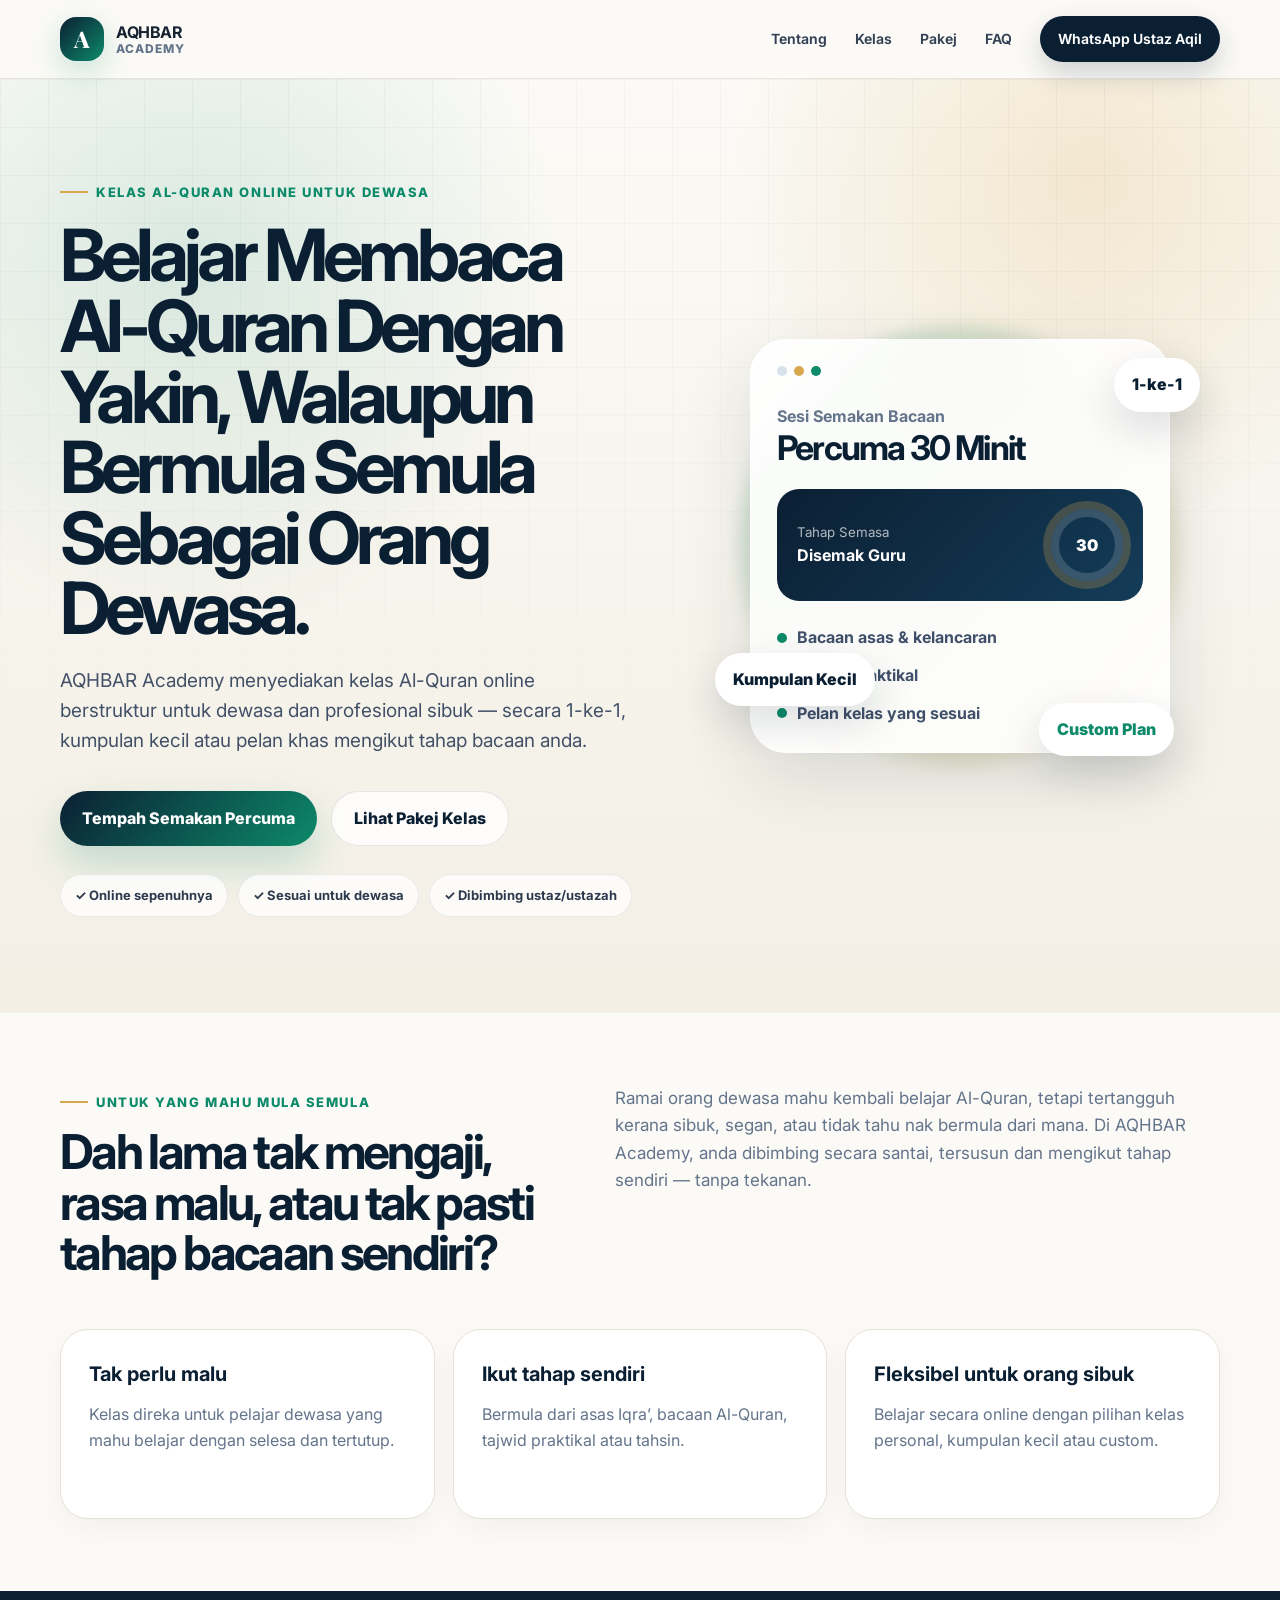
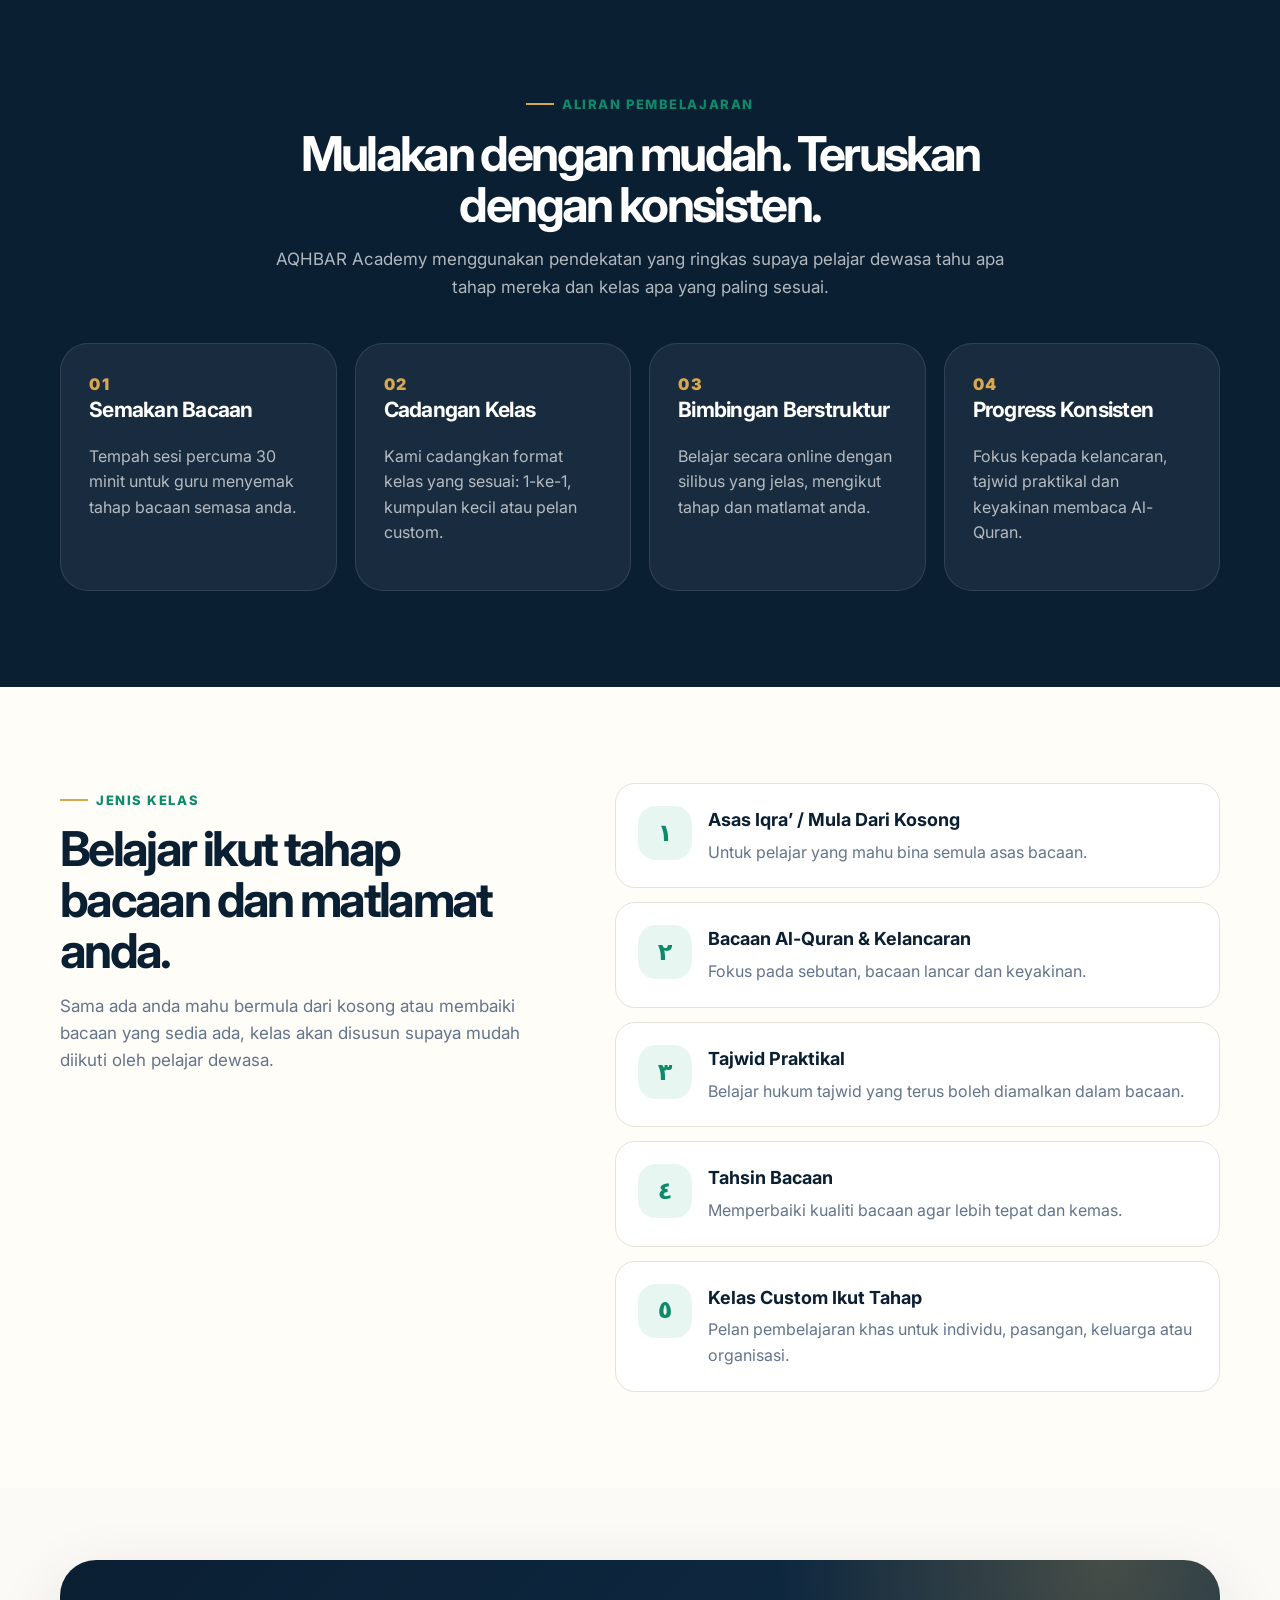
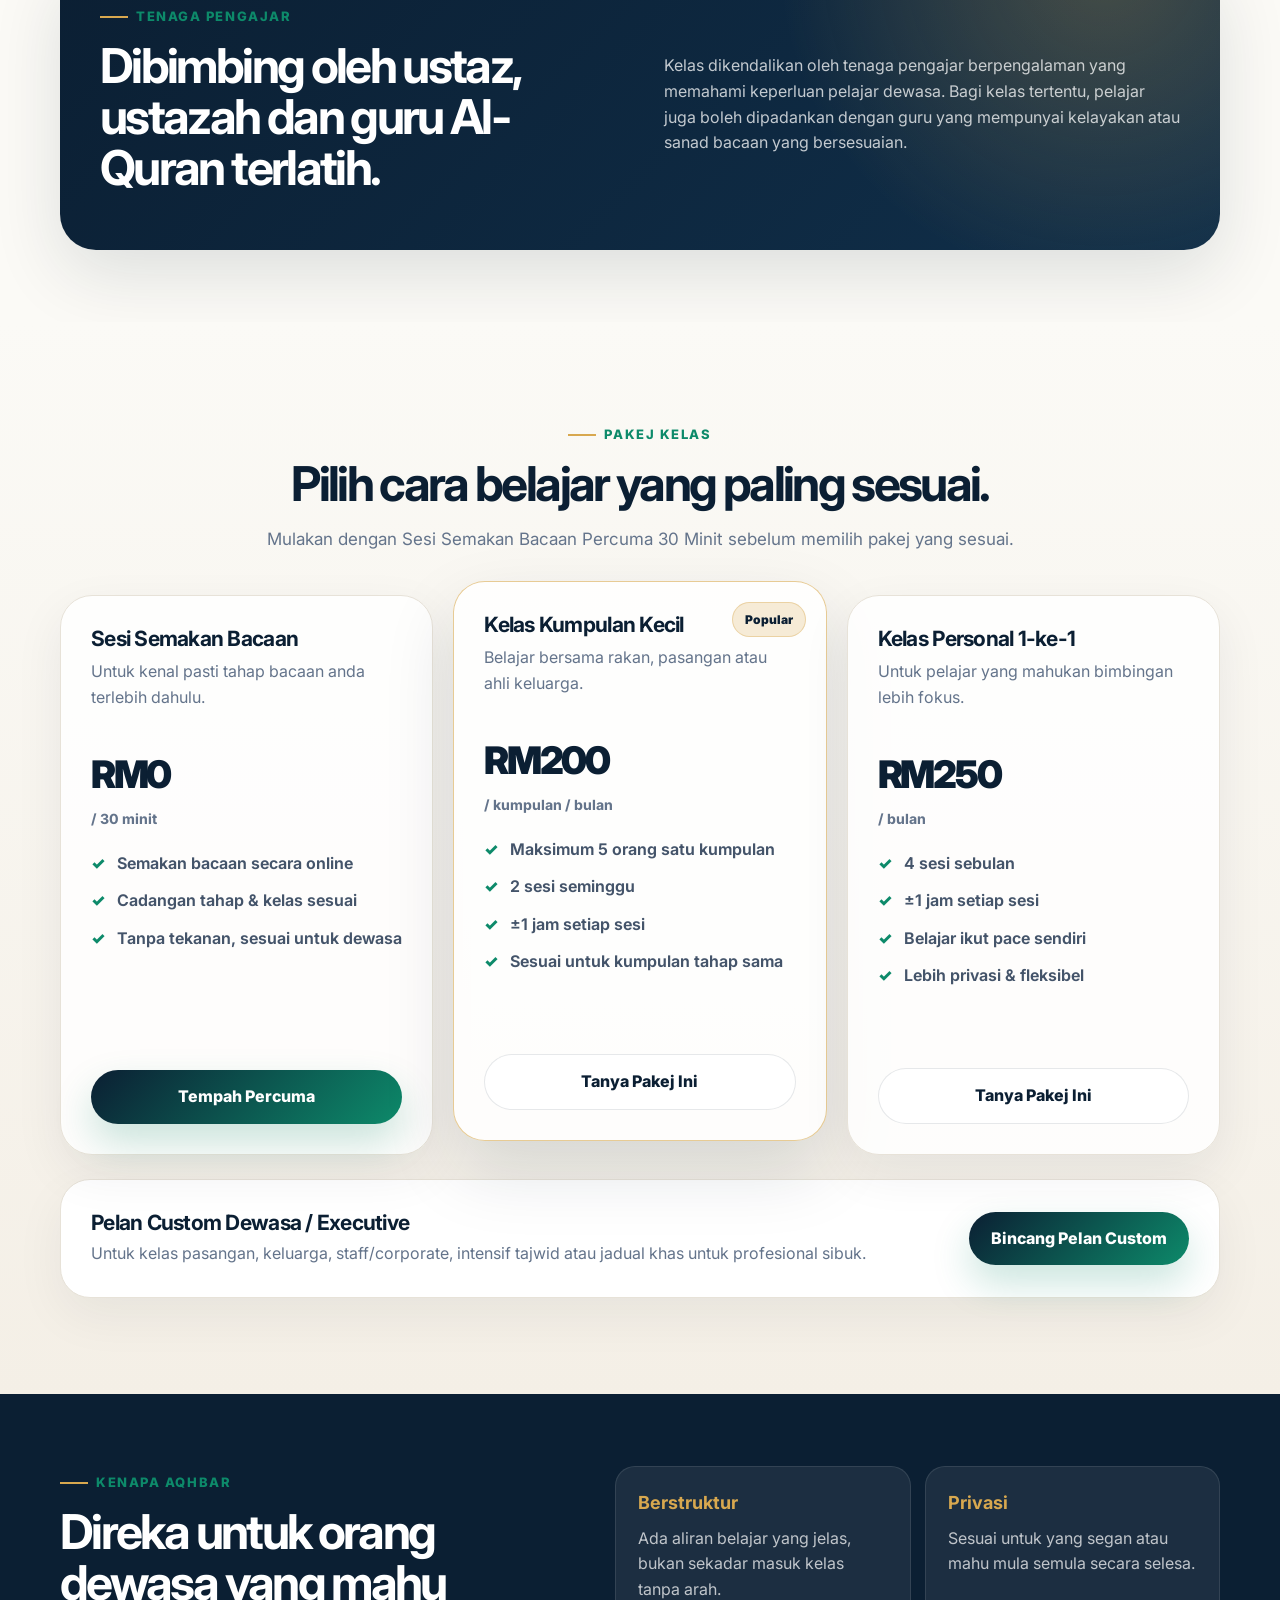
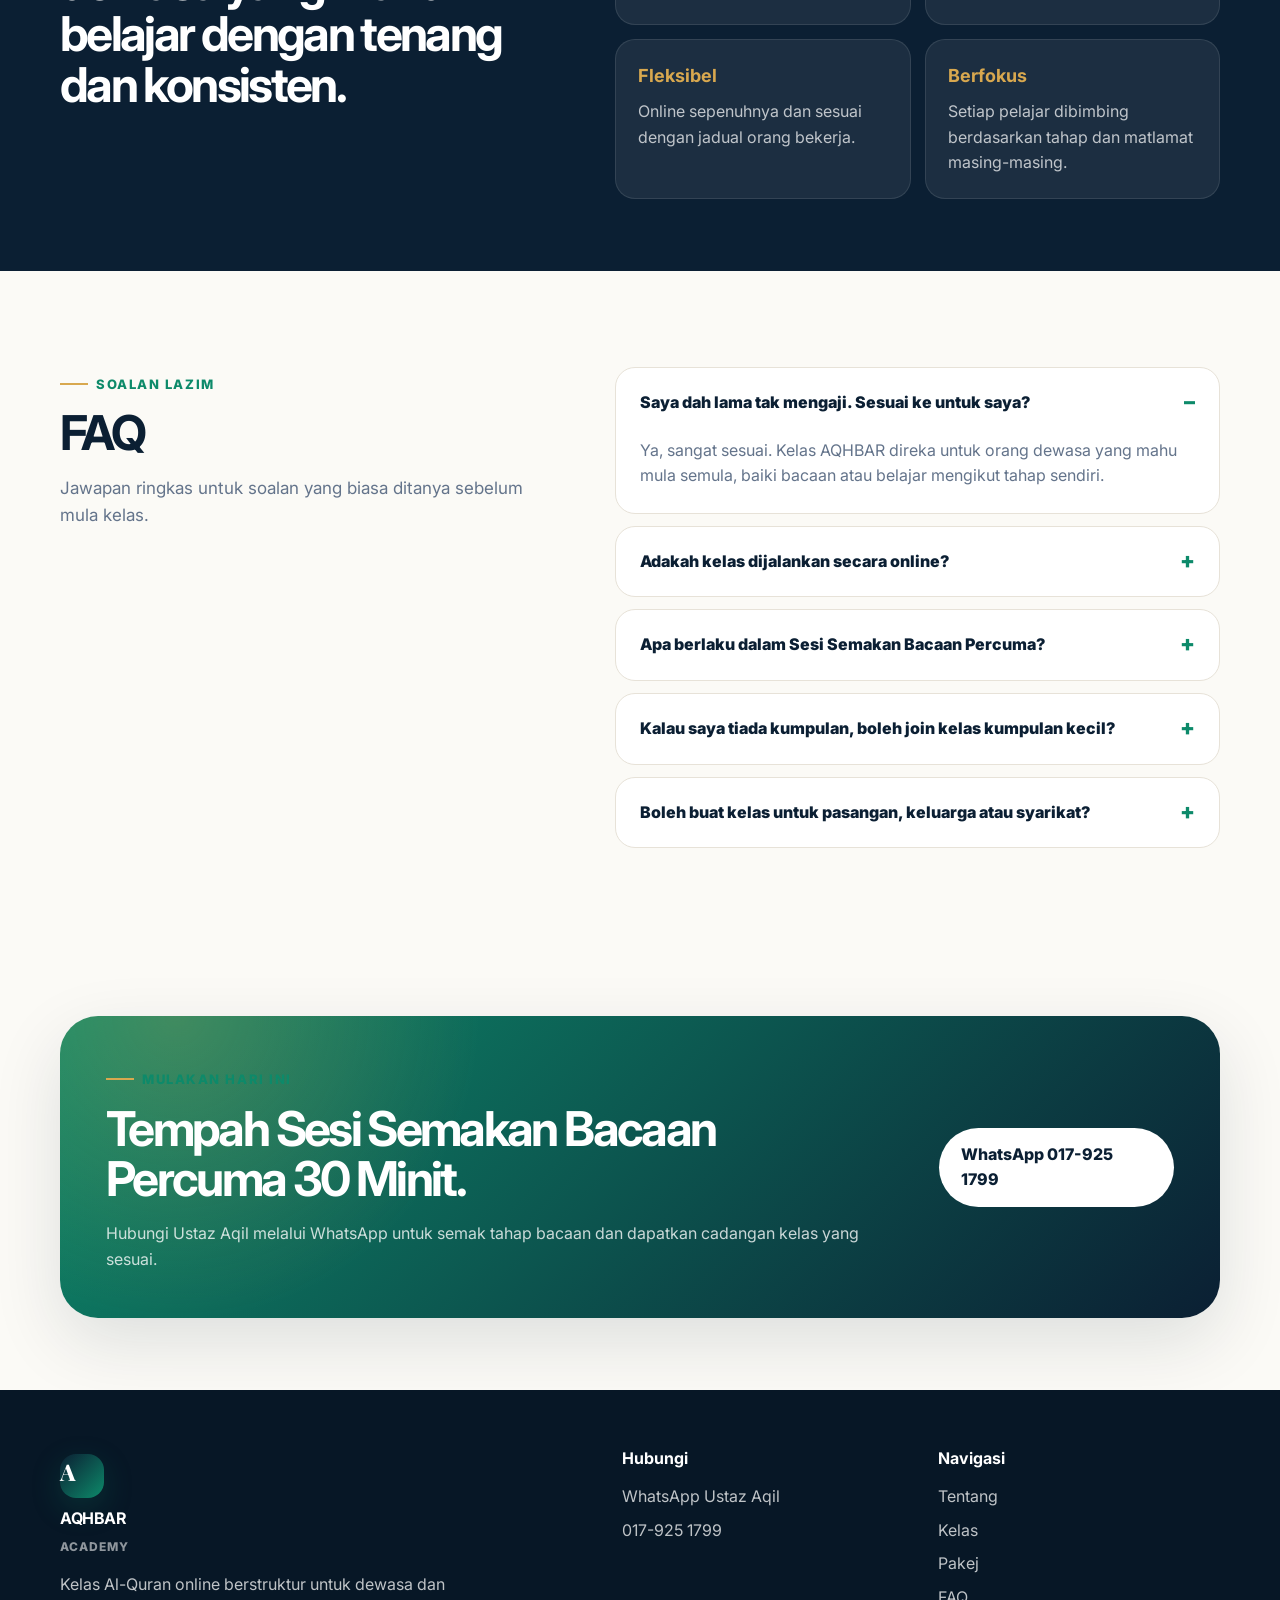
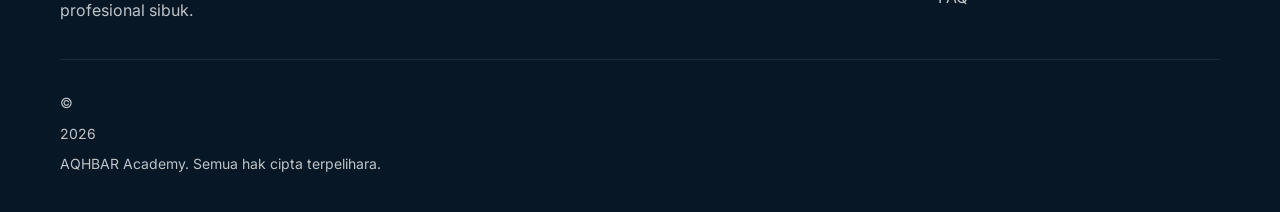
==== index.html @ 563dde7a "Add files via upload" ====
<!DOCTYPE html>
<html lang="ms">
<head>
  <meta charset="UTF-8" />
  <meta name="viewport" content="width=device-width, initial-scale=1.0" />
  <meta name="description" content="AQHBAR Academy menyediakan kelas Al-Quran online berstruktur untuk dewasa dan profesional sibuk. Mulakan dengan Sesi Semakan Bacaan Percuma 30 Minit." />
  <meta name="theme-color" content="#0b1f33" />
  <title>AQHBAR Academy | Kelas Al-Quran Online Untuk Dewasa</title>
  <link rel="preconnect" href="https://fonts.googleapis.com" />
  <link rel="preconnect" href="https://fonts.gstatic.com" crossorigin />
  <link href="https://fonts.googleapis.com/css2?family=Inter:wght@400;500;600;700;800&family=Playfair+Display:wght@700&display=swap" rel="stylesheet" />
  <link rel="stylesheet" href="styles.css" />
</head>
<body>
  <div class="site-shell">
    <header class="site-header" id="top">
      <nav class="nav container" aria-label="Navigasi utama">
        <a class="brand" href="#top" aria-label="AQHBAR Academy">
          <span class="brand-mark">A</span>
          <span>
            <strong>AQHBAR</strong>
            <small>Academy</small>
          </span>
        </a>

        <button class="nav-toggle" aria-label="Buka menu" aria-expanded="false">
          <span></span><span></span><span></span>
        </button>

        <div class="nav-links" data-nav-links>
          <a href="#tentang">Tentang</a>
          <a href="#kelas">Kelas</a>
          <a href="#pakej">Pakej</a>
          <a href="#faq">FAQ</a>
          <a class="nav-cta" href="https://wa.me/60179251799?text=Assalamualaikum%20Ustaz%20Aqil%2C%20saya%20berminat%20untuk%20tempah%20Sesi%20Semakan%20Bacaan%20Percuma%2030%20Minit%20di%20AQHBAR%20Academy." target="_blank" rel="noopener">WhatsApp Ustaz Aqil</a>
        </div>
      </nav>
    </header>

    <main>
      <section class="hero section-pad">
        <div class="container hero-grid">
          <div class="hero-copy">
            <span class="eyebrow">Kelas Al-Quran Online Untuk Dewasa</span>
            <h1>Belajar Membaca Al-Quran Dengan Yakin, Walaupun Bermula Semula Sebagai Orang Dewasa.</h1>
            <p class="hero-lead">AQHBAR Academy menyediakan kelas Al-Quran online berstruktur untuk dewasa dan profesional sibuk — secara 1-ke-1, kumpulan kecil atau pelan khas mengikut tahap bacaan anda.</p>

            <div class="hero-actions">
              <a class="btn btn-primary" href="https://wa.me/60179251799?text=Assalamualaikum%20Ustaz%20Aqil%2C%20saya%20nak%20tempah%20Sesi%20Semakan%20Bacaan%20Percuma%2030%20Minit." target="_blank" rel="noopener">Tempah Semakan Percuma</a>
              <a class="btn btn-secondary" href="#pakej">Lihat Pakej Kelas</a>
            </div>

            <div class="trust-row" aria-label="Kelebihan AQHBAR Academy">
              <span>✓ Online sepenuhnya</span>
              <span>✓ Sesuai untuk dewasa</span>
              <span>✓ Dibimbing ustaz/ustazah</span>
            </div>
          </div>

          <div class="hero-visual" aria-label="Ilustrasi dashboard pembelajaran AQHBAR">
            <div class="visual-card main-card">
              <div class="visual-topline">
                <span class="dot"></span><span class="dot"></span><span class="dot"></span>
              </div>
              <div class="visual-title">
                <span>Sesi Semakan Bacaan</span>
                <strong>Percuma 30 Minit</strong>
              </div>
              <div class="progress-panel">
                <div>
                  <small>Tahap Semasa</small>
                  <strong>Disemak Guru</strong>
                </div>
                <div class="ring">30</div>
              </div>
              <div class="mini-list">
                <div><span></span> Bacaan asas & kelancaran</div>
                <div><span></span> Tajwid praktikal</div>
                <div><span></span> Pelan kelas yang sesuai</div>
              </div>
            </div>
            <div class="floating-card fc-1">1-ke-1</div>
            <div class="floating-card fc-2">Kumpulan Kecil</div>
            <div class="floating-card fc-3">Custom Plan</div>
          </div>
        </div>
      </section>

      <section class="pain section-pad-small" id="tentang">
        <div class="container two-col">
          <div>
            <span class="eyebrow">Untuk Yang Mahu Mula Semula</span>
            <h2>Dah lama tak mengaji, rasa malu, atau tak pasti tahap bacaan sendiri?</h2>
          </div>
          <div class="text-block">
            <p>Ramai orang dewasa mahu kembali belajar Al-Quran, tetapi tertangguh kerana sibuk, segan, atau tidak tahu nak bermula dari mana. Di AQHBAR Academy, anda dibimbing secara santai, tersusun dan mengikut tahap sendiri — tanpa tekanan.</p>
          </div>
        </div>
        <div class="container cards-grid pain-grid">
          <article class="soft-card"><strong>Tak perlu malu</strong><p>Kelas direka untuk pelajar dewasa yang mahu belajar dengan selesa dan tertutup.</p></article>
          <article class="soft-card"><strong>Ikut tahap sendiri</strong><p>Bermula dari asas Iqra’, bacaan Al-Quran, tajwid praktikal atau tahsin.</p></article>
          <article class="soft-card"><strong>Fleksibel untuk orang sibuk</strong><p>Belajar secara online dengan pilihan kelas personal, kumpulan kecil atau custom.</p></article>
        </div>
      </section>

      <section class="method section-pad">
        <div class="container section-heading centered">
          <span class="eyebrow">Aliran Pembelajaran</span>
          <h2>Mulakan dengan mudah. Teruskan dengan konsisten.</h2>
          <p>AQHBAR Academy menggunakan pendekatan yang ringkas supaya pelajar dewasa tahu apa tahap mereka dan kelas apa yang paling sesuai.</p>
        </div>

        <div class="container steps">
          <article class="step-card">
            <span>01</span>
            <h3>Semakan Bacaan</h3>
            <p>Tempah sesi percuma 30 minit untuk guru menyemak tahap bacaan semasa anda.</p>
          </article>
          <article class="step-card">
            <span>02</span>
            <h3>Cadangan Kelas</h3>
            <p>Kami cadangkan format kelas yang sesuai: 1-ke-1, kumpulan kecil atau pelan custom.</p>
          </article>
          <article class="step-card">
            <span>03</span>
            <h3>Bimbingan Berstruktur</h3>
            <p>Belajar secara online dengan silibus yang jelas, mengikut tahap dan matlamat anda.</p>
          </article>
          <article class="step-card">
            <span>04</span>
            <h3>Progress Konsisten</h3>
            <p>Fokus kepada kelancaran, tajwid praktikal dan keyakinan membaca Al-Quran.</p>
          </article>
        </div>
      </section>

      <section class="classes section-pad" id="kelas">
        <div class="container split-section">
          <div class="section-heading">
            <span class="eyebrow">Jenis Kelas</span>
            <h2>Belajar ikut tahap bacaan dan matlamat anda.</h2>
            <p>Sama ada anda mahu bermula dari kosong atau membaiki bacaan yang sedia ada, kelas akan disusun supaya mudah diikuti oleh pelajar dewasa.</p>
          </div>
          <div class="feature-list">
            <div><span>١</span><strong>Asas Iqra’ / Mula Dari Kosong</strong><p>Untuk pelajar yang mahu bina semula asas bacaan.</p></div>
            <div><span>٢</span><strong>Bacaan Al-Quran & Kelancaran</strong><p>Fokus pada sebutan, bacaan lancar dan keyakinan.</p></div>
            <div><span>٣</span><strong>Tajwid Praktikal</strong><p>Belajar hukum tajwid yang terus boleh diamalkan dalam bacaan.</p></div>
            <div><span>٤</span><strong>Tahsin Bacaan</strong><p>Memperbaiki kualiti bacaan agar lebih tepat dan kemas.</p></div>
            <div><span>٥</span><strong>Kelas Custom Ikut Tahap</strong><p>Pelan pembelajaran khas untuk individu, pasangan, keluarga atau organisasi.</p></div>
          </div>
        </div>
      </section>

      <section class="teacher section-pad-small">
        <div class="container teacher-card">
          <div>
            <span class="eyebrow">Tenaga Pengajar</span>
            <h2>Dibimbing oleh ustaz, ustazah dan guru Al-Quran terlatih.</h2>
          </div>
          <p>Kelas dikendalikan oleh tenaga pengajar berpengalaman yang memahami keperluan pelajar dewasa. Bagi kelas tertentu, pelajar juga boleh dipadankan dengan guru yang mempunyai kelayakan atau sanad bacaan yang bersesuaian.</p>
        </div>
      </section>

      <section class="pricing section-pad" id="pakej">
        <div class="container section-heading centered">
          <span class="eyebrow">Pakej Kelas</span>
          <h2>Pilih cara belajar yang paling sesuai.</h2>
          <p>Mulakan dengan Sesi Semakan Bacaan Percuma 30 Minit sebelum memilih pakej yang sesuai.</p>
        </div>

        <div class="container pricing-grid">
          <article class="price-card free-card">
            <div class="price-top">
              <h3>Sesi Semakan Bacaan</h3>
              <p>Untuk kenal pasti tahap bacaan anda terlebih dahulu.</p>
            </div>
            <div class="price">RM0 <span>/ 30 minit</span></div>
            <ul>
              <li>Semakan bacaan secara online</li>
              <li>Cadangan tahap & kelas sesuai</li>
              <li>Tanpa tekanan, sesuai untuk dewasa</li>
            </ul>
            <a class="btn btn-primary full" href="https://wa.me/60179251799?text=Assalamualaikum%20Ustaz%20Aqil%2C%20saya%20nak%20tempah%20Sesi%20Semakan%20Bacaan%20Percuma%2030%20Minit." target="_blank" rel="noopener">Tempah Percuma</a>
          </article>

          <article class="price-card highlighted">
            <div class="badge">Popular</div>
            <div class="price-top">
              <h3>Kelas Kumpulan Kecil</h3>
              <p>Belajar bersama rakan, pasangan atau ahli keluarga.</p>
            </div>
            <div class="price">RM200 <span>/ kumpulan / bulan</span></div>
            <ul>
              <li>Maksimum 5 orang satu kumpulan</li>
              <li>2 sesi seminggu</li>
              <li>±1 jam setiap sesi</li>
              <li>Sesuai untuk kumpulan tahap sama</li>
            </ul>
            <a class="btn btn-secondary full" href="https://wa.me/60179251799?text=Assalamualaikum%20Ustaz%20Aqil%2C%20saya%20berminat%20dengan%20Kelas%20Kumpulan%20Kecil%20AQHBAR%20Academy." target="_blank" rel="noopener">Tanya Pakej Ini</a>
          </article>

          <article class="price-card">
            <div class="price-top">
              <h3>Kelas Personal 1-ke-1</h3>
              <p>Untuk pelajar yang mahukan bimbingan lebih fokus.</p>
            </div>
            <div class="price">RM250 <span>/ bulan</span></div>
            <ul>
              <li>4 sesi sebulan</li>
              <li>±1 jam setiap sesi</li>
              <li>Belajar ikut pace sendiri</li>
              <li>Lebih privasi & fleksibel</li>
            </ul>
            <a class="btn btn-secondary full" href="https://wa.me/60179251799?text=Assalamualaikum%20Ustaz%20Aqil%2C%20saya%20berminat%20dengan%20Kelas%20Personal%201-ke-1%20AQHBAR%20Academy." target="_blank" rel="noopener">Tanya Pakej Ini</a>
          </article>
        </div>

        <div class="container custom-plan">
          <div>
            <h3>Pelan Custom Dewasa / Executive</h3>
            <p>Untuk kelas pasangan, keluarga, staff/corporate, intensif tajwid atau jadual khas untuk profesional sibuk.</p>
          </div>
          <a class="btn btn-primary" href="https://wa.me/60179251799?text=Assalamualaikum%20Ustaz%20Aqil%2C%20saya%20nak%20bincang%20Pelan%20Custom%20AQHBAR%20Academy." target="_blank" rel="noopener">Bincang Pelan Custom</a>
        </div>
      </section>

      <section class="impact section-pad-small">
        <div class="container impact-grid">
          <div class="impact-copy">
            <span class="eyebrow">Kenapa AQHBAR</span>
            <h2>Direka untuk orang dewasa yang mahu belajar dengan tenang dan konsisten.</h2>
          </div>
          <div class="impact-points">
            <div><strong>Berstruktur</strong><span>Ada aliran belajar yang jelas, bukan sekadar masuk kelas tanpa arah.</span></div>
            <div><strong>Privasi</strong><span>Sesuai untuk yang segan atau mahu mula semula secara selesa.</span></div>
            <div><strong>Fleksibel</strong><span>Online sepenuhnya dan sesuai dengan jadual orang bekerja.</span></div>
            <div><strong>Berfokus</strong><span>Setiap pelajar dibimbing berdasarkan tahap dan matlamat masing-masing.</span></div>
          </div>
        </div>
      </section>

      <section class="faq section-pad" id="faq">
        <div class="container faq-grid">
          <div class="section-heading">
            <span class="eyebrow">Soalan Lazim</span>
            <h2>FAQ</h2>
            <p>Jawapan ringkas untuk soalan yang biasa ditanya sebelum mula kelas.</p>
          </div>
          <div class="faq-list">
            <details open>
              <summary>Saya dah lama tak mengaji. Sesuai ke untuk saya?</summary>
              <p>Ya, sangat sesuai. Kelas AQHBAR direka untuk orang dewasa yang mahu mula semula, baiki bacaan atau belajar mengikut tahap sendiri.</p>
            </details>
            <details>
              <summary>Adakah kelas dijalankan secara online?</summary>
              <p>Ya. Semua kelas dijalankan secara online supaya lebih fleksibel untuk pelajar dewasa dan profesional yang sibuk.</p>
            </details>
            <details>
              <summary>Apa berlaku dalam Sesi Semakan Bacaan Percuma?</summary>
              <p>Guru akan menyemak bacaan anda secara santai selama 30 minit, mengenal pasti tahap semasa dan mencadangkan kelas yang sesuai.</p>
            </details>
            <details>
              <summary>Kalau saya tiada kumpulan, boleh join kelas kumpulan kecil?</summary>
              <p>Boleh bincang dengan Ustaz Aqil. Pihak AQHBAR boleh cadangkan pilihan berdasarkan tahap bacaan dan jadual yang sesuai, tertakluk kepada ketersediaan kumpulan.</p>
            </details>
            <details>
              <summary>Boleh buat kelas untuk pasangan, keluarga atau syarikat?</summary>
              <p>Boleh. AQHBAR menyediakan Pelan Custom untuk pasangan, keluarga, staff/corporate, intensif tajwid atau jadual khas.</p>
            </details>
          </div>
        </div>
      </section>

      <section class="final-cta section-pad-small">
        <div class="container cta-panel">
          <div>
            <span class="eyebrow">Mulakan Hari Ini</span>
            <h2>Tempah Sesi Semakan Bacaan Percuma 30 Minit.</h2>
            <p>Hubungi Ustaz Aqil melalui WhatsApp untuk semak tahap bacaan dan dapatkan cadangan kelas yang sesuai.</p>
          </div>
          <a class="btn btn-primary" href="https://wa.me/60179251799?text=Assalamualaikum%20Ustaz%20Aqil%2C%20saya%20nak%20tempah%20Sesi%20Semakan%20Bacaan%20Percuma%2030%20Minit." target="_blank" rel="noopener">WhatsApp 017-925 1799</a>
        </div>
      </section>
    </main>

    <footer class="footer">
      <div class="container footer-grid">
        <div>
          <a class="brand footer-brand" href="#top">
            <span class="brand-mark">A</span>
            <span><strong>AQHBAR</strong><small>Academy</small></span>
          </a>
          <p>Kelas Al-Quran online berstruktur untuk dewasa dan profesional sibuk.</p>
        </div>
        <div>
          <strong>Hubungi</strong>
          <a href="https://wa.me/60179251799" target="_blank" rel="noopener">WhatsApp Ustaz Aqil</a>
          <span>017-925 1799</span>
        </div>
        <div>
          <strong>Navigasi</strong>
          <a href="#tentang">Tentang</a>
          <a href="#kelas">Kelas</a>
          <a href="#pakej">Pakej</a>
          <a href="#faq">FAQ</a>
        </div>
      </div>
      <div class="container footer-bottom">
        <span>© <span id="year"></span> AQHBAR Academy. Semua hak cipta terpelihara.</span>
      </div>
    </footer>

    <a class="mobile-whatsapp" href="https://wa.me/60179251799?text=Assalamualaikum%20Ustaz%20Aqil%2C%20saya%20nak%20tempah%20Sesi%20Semakan%20Bacaan%20Percuma%2030%20Minit." target="_blank" rel="noopener">Tempah Semakan Percuma</a>
  </div>

  <script src="script.js"></script>
</body>
</html>
---- styles.css ----
:root {
  --navy: #0b1f33;
  --navy-2: #12324f;
  --gold: #d8a84f;
  --emerald: #0d8a6a;
  --mint: #e7f6f1;
  --paper: #fbfaf6;
  --white: #ffffff;
  --text: #172331;
  --muted: #64748b;
  --line: #e7e2d8;
  --shadow: 0 24px 70px rgba(11, 31, 51, 0.12);
  --radius-xl: 28px;
  --radius-lg: 20px;
  --radius-md: 14px;
  --container: 1160px;
}

* { box-sizing: border-box; }
html { scroll-behavior: smooth; }
body {
  margin: 0;
  font-family: "Inter", system-ui, -apple-system, BlinkMacSystemFont, "Segoe UI", sans-serif;
  background: var(--paper);
  color: var(--text);
  line-height: 1.6;
}

a { color: inherit; text-decoration: none; }
button, input { font: inherit; }

.site-shell { overflow: hidden; }
.container {
  width: min(var(--container), calc(100% - 40px));
  margin-inline: auto;
}

.section-pad { padding: 96px 0; }
.section-pad-small { padding: 72px 0; }

.site-header {
  position: sticky;
  top: 0;
  z-index: 50;
  background: rgba(251, 250, 246, 0.86);
  border-bottom: 1px solid rgba(231, 226, 216, 0.9);
  backdrop-filter: blur(18px);
}

.nav {
  height: 78px;
  display: flex;
  align-items: center;
  justify-content: space-between;
}

.brand {
  display: inline-flex;
  align-items: center;
  gap: 12px;
  font-weight: 800;
  letter-spacing: -0.03em;
}

.brand-mark {
  width: 44px;
  height: 44px;
  display: grid;
  place-items: center;
  border-radius: 16px;
  color: var(--white);
  background: linear-gradient(135deg, var(--navy), var(--emerald));
  box-shadow: 0 10px 30px rgba(13, 138, 106, 0.22);
  font-family: "Playfair Display", serif;
  font-size: 23px;
}

.brand small {
  display: block;
  margin-top: -7px;
  color: var(--muted);
  font-size: 12px;
  letter-spacing: 0.08em;
  text-transform: uppercase;
}

.nav-links {
  display: flex;
  align-items: center;
  gap: 28px;
  font-size: 14px;
  font-weight: 650;
  color: #344256;
}

.nav-links a:not(.nav-cta):hover { color: var(--emerald); }

.nav-cta {
  padding: 12px 18px;
  color: var(--white);
  border-radius: 999px;
  background: var(--navy);
  box-shadow: 0 12px 28px rgba(11, 31, 51, 0.18);
}

.nav-toggle {
  display: none;
  width: 44px;
  height: 44px;
  background: var(--white);
  border: 1px solid var(--line);
  border-radius: 14px;
  padding: 10px;
}
.nav-toggle span {
  display: block;
  height: 2px;
  margin: 5px 0;
  background: var(--navy);
  border-radius: 10px;
}

.hero {
  position: relative;
  min-height: calc(100vh - 78px);
  display: flex;
  align-items: center;
  background:
    radial-gradient(circle at 15% 20%, rgba(13, 138, 106, 0.14), transparent 28%),
    radial-gradient(circle at 85% 10%, rgba(216, 168, 79, 0.22), transparent 26%),
    linear-gradient(180deg, #fbfaf6 0%, #f3efe5 100%);
}

.hero::before {
  content: "";
  position: absolute;
  inset: 0;
  background-image:
    linear-gradient(rgba(11, 31, 51, 0.035) 1px, transparent 1px),
    linear-gradient(90deg, rgba(11, 31, 51, 0.035) 1px, transparent 1px);
  background-size: 48px 48px;
  mask-image: linear-gradient(to bottom, black, transparent 80%);
  pointer-events: none;
}

.hero-grid {
  position: relative;
  display: grid;
  grid-template-columns: 1.05fr 0.95fr;
  gap: 64px;
  align-items: center;
}

.eyebrow {
  display: inline-flex;
  align-items: center;
  gap: 8px;
  color: var(--emerald);
  font-size: 13px;
  font-weight: 800;
  letter-spacing: 0.12em;
  text-transform: uppercase;
}

.eyebrow::before {
  content: "";
  width: 28px;
  height: 2px;
  background: var(--gold);
}

h1, h2, h3, p { margin-top: 0; }
h1 {
  margin: 18px 0 22px;
  max-width: 720px;
  color: var(--navy);
  font-size: clamp(42px, 6vw, 72px);
  line-height: 0.98;
  letter-spacing: -0.07em;
}

h2 {
  margin: 14px 0 16px;
  color: var(--navy);
  font-size: clamp(32px, 4vw, 48px);
  line-height: 1.06;
  letter-spacing: -0.055em;
}

h3 {
  color: var(--navy);
  font-size: 21px;
  line-height: 1.2;
  letter-spacing: -0.035em;
}

.hero-lead {
  max-width: 670px;
  color: #435168;
  font-size: 19px;
}

.hero-actions {
  display: flex;
  flex-wrap: wrap;
  gap: 14px;
  margin-top: 34px;
}

.btn {
  display: inline-flex;
  align-items: center;
  justify-content: center;
  min-height: 52px;
  padding: 14px 22px;
  border-radius: 999px;
  font-weight: 800;
  transition: transform .2s ease, box-shadow .2s ease, background .2s ease;
}
.btn:hover { transform: translateY(-2px); }
.btn-primary {
  color: var(--white);
  background: linear-gradient(135deg, var(--navy), var(--emerald));
  box-shadow: 0 18px 38px rgba(13, 138, 106, .22);
}
.btn-secondary {
  color: var(--navy);
  background: rgba(255,255,255,.78);
  border: 1px solid rgba(11, 31, 51, .1);
}
.full { width: 100%; }

.trust-row {
  display: flex;
  flex-wrap: wrap;
  gap: 10px;
  margin-top: 28px;
}
.trust-row span {
  padding: 10px 14px;
  color: #2d3a4d;
  background: rgba(255,255,255,.72);
  border: 1px solid rgba(11, 31, 51, .08);
  border-radius: 999px;
  font-size: 13px;
  font-weight: 700;
}

.hero-visual {
  position: relative;
  min-height: 560px;
  display: grid;
  place-items: center;
}
.hero-visual::before {
  content: "";
  position: absolute;
  width: 440px;
  height: 440px;
  border-radius: 50%;
  background: linear-gradient(135deg, rgba(13,138,106,.2), rgba(216,168,79,.22));
  filter: blur(8px);
}
.visual-card {
  position: relative;
  width: min(420px, 100%);
  padding: 26px;
  background: rgba(255,255,255,.88);
  border: 1px solid rgba(255,255,255,.8);
  border-radius: 36px;
  box-shadow: var(--shadow);
  backdrop-filter: blur(20px);
}
.visual-topline { display: flex; gap: 7px; margin-bottom: 28px; }
.dot { width: 10px; height: 10px; border-radius: 50%; background: #d8e2eb; }
.dot:nth-child(2) { background: #d8a84f; }
.dot:nth-child(3) { background: #0d8a6a; }
.visual-title span { display: block; color: var(--muted); font-weight: 700; }
.visual-title strong { display: block; color: var(--navy); font-size: 34px; line-height: 1.05; letter-spacing: -0.05em; }
.progress-panel {
  margin: 24px 0;
  padding: 20px;
  display: flex;
  align-items: center;
  justify-content: space-between;
  border-radius: 22px;
  background: linear-gradient(135deg, #0b1f33, #143c58);
  color: var(--white);
}
.progress-panel small { display: block; color: rgba(255,255,255,.68); }
.ring {
  width: 72px;
  height: 72px;
  display: grid;
  place-items: center;
  border-radius: 50%;
  border: 8px solid rgba(255,255,255,.16);
  outline: 8px solid rgba(216,168,79,.26);
  font-weight: 900;
}
.mini-list { display: grid; gap: 12px; }
.mini-list div {
  display: flex;
  align-items: center;
  gap: 10px;
  color: #40506a;
  font-weight: 700;
}
.mini-list span { width: 10px; height: 10px; border-radius: 50%; background: var(--emerald); }
.floating-card {
  position: absolute;
  padding: 14px 18px;
  border-radius: 999px;
  background: var(--white);
  color: var(--navy);
  font-weight: 850;
  box-shadow: 0 16px 42px rgba(11,31,51,.14);
}
.fc-1 { top: 92px; right: 20px; }
.fc-2 { left: 16px; bottom: 120px; }
.fc-3 { right: 46px; bottom: 70px; color: var(--emerald); }

.two-col, .split-section, .faq-grid, .impact-grid {
  display: grid;
  grid-template-columns: .9fr 1.1fr;
  gap: 60px;
  align-items: start;
}
.text-block p, .section-heading p { color: var(--muted); font-size: 17px; }
.centered { text-align: center; max-width: 760px; margin-inline: auto; }
.centered .eyebrow { justify-content: center; }

.cards-grid {
  display: grid;
  grid-template-columns: repeat(3, 1fr);
  gap: 18px;
}
.pain-grid { margin-top: 34px; }
.soft-card {
  min-height: 190px;
  padding: 28px;
  border: 1px solid var(--line);
  border-radius: var(--radius-xl);
  background: var(--white);
  box-shadow: 0 10px 30px rgba(11,31,51,.04);
}
.soft-card strong { color: var(--navy); font-size: 20px; }
.soft-card p { margin: 12px 0 0; color: var(--muted); }

.method { background: var(--navy); color: var(--white); }
.method h2 { color: var(--white); }
.method .section-heading p { color: rgba(255,255,255,.68); }
.steps {
  display: grid;
  grid-template-columns: repeat(4, 1fr);
  gap: 18px;
  margin-top: 42px;
}
.step-card {
  padding: 28px;
  border: 1px solid rgba(255,255,255,.1);
  border-radius: var(--radius-xl);
  background: rgba(255,255,255,.06);
}
.step-card span { color: var(--gold); font-weight: 900; letter-spacing: .1em; }
.step-card h3 { color: var(--white); }
.step-card p { color: rgba(255,255,255,.68); }

.classes { background: #fffdf8; }
.feature-list { display: grid; gap: 14px; }
.feature-list div {
  padding: 22px;
  display: grid;
  grid-template-columns: 54px 1fr;
  column-gap: 16px;
  border: 1px solid var(--line);
  border-radius: var(--radius-lg);
  background: var(--white);
}
.feature-list span {
  grid-row: span 2;
  width: 54px;
  height: 54px;
  display: grid;
  place-items: center;
  border-radius: 18px;
  color: var(--emerald);
  background: var(--mint);
  font-weight: 900;
  font-size: 24px;
}
.feature-list strong { color: var(--navy); font-size: 18px; }
.feature-list p { margin: 5px 0 0; color: var(--muted); }

.teacher-card {
  padding: 40px;
  display: grid;
  grid-template-columns: 1fr 1fr;
  gap: 48px;
  align-items: center;
  color: var(--white);
  border-radius: 36px;
  background:
    radial-gradient(circle at 90% 0%, rgba(216,168,79,.28), transparent 30%),
    linear-gradient(135deg, var(--navy), #102f4a);
  box-shadow: var(--shadow);
}
.teacher-card h2 { color: var(--white); }
.teacher-card p { margin: 0; color: rgba(255,255,255,.75); }

.pricing { background: linear-gradient(180deg, #fbfaf6, #f4efe6); }
.pricing-grid {
  display: grid;
  grid-template-columns: repeat(3, 1fr);
  gap: 20px;
  margin-top: 42px;
}
.price-card {
  position: relative;
  padding: 30px;
  display: flex;
  flex-direction: column;
  min-height: 560px;
  border: 1px solid var(--line);
  border-radius: 32px;
  background: rgba(255,255,255,.86);
  box-shadow: 0 18px 50px rgba(11,31,51,.07);
}
.price-card.highlighted {
  transform: translateY(-14px);
  border-color: rgba(216,168,79,.6);
  box-shadow: 0 30px 70px rgba(11,31,51,.13);
}
.price-card h3 { margin-bottom: 8px; }
.price-card p { color: var(--muted); }
.badge {
  position: absolute;
  top: 20px;
  right: 20px;
  padding: 7px 12px;
  color: var(--navy);
  background: rgba(216,168,79,.22);
  border: 1px solid rgba(216,168,79,.38);
  border-radius: 999px;
  font-size: 12px;
  font-weight: 900;
}
.price {
  margin: 18px 0 20px;
  color: var(--navy);
  font-size: 38px;
  font-weight: 900;
  letter-spacing: -0.06em;
}
.price span {
  display: block;
  margin-top: 3px;
  color: var(--muted);
  font-size: 14px;
  letter-spacing: 0;
  font-weight: 750;
}
ul { padding-left: 0; list-style: none; }
.price-card ul { margin: 0 0 28px; display: grid; gap: 12px; }
.price-card li {
  position: relative;
  padding-left: 26px;
  color: #44546a;
  font-weight: 650;
}
.price-card li::before {
  content: "✓";
  position: absolute;
  left: 0;
  color: var(--emerald);
  font-weight: 900;
}
.price-card .btn { margin-top: auto; }
.custom-plan {
  margin-top: 24px;
  padding: 30px;
  display: flex;
  align-items: center;
  justify-content: space-between;
  gap: 24px;
  border-radius: 30px;
  background: var(--white);
  border: 1px solid var(--line);
  box-shadow: 0 18px 50px rgba(11,31,51,.06);
}
.custom-plan h3 { margin-bottom: 6px; }
.custom-plan p { margin: 0; color: var(--muted); }

.impact { background: var(--navy); color: var(--white); }
.impact h2 { color: var(--white); }
.impact-points {
  display: grid;
  grid-template-columns: repeat(2, 1fr);
  gap: 14px;
}
.impact-points div {
  padding: 22px;
  border-radius: var(--radius-lg);
  background: rgba(255,255,255,.07);
  border: 1px solid rgba(255,255,255,.1);
}
.impact-points strong { display: block; margin-bottom: 8px; color: var(--gold); font-size: 18px; }
.impact-points span { color: rgba(255,255,255,.72); }

.faq-list { display: grid; gap: 12px; }
details {
  border: 1px solid var(--line);
  border-radius: 20px;
  background: var(--white);
  overflow: hidden;
}
summary {
  cursor: pointer;
  padding: 22px 24px;
  color: var(--navy);
  font-weight: 850;
  list-style: none;
}
summary::-webkit-details-marker { display: none; }
summary::after {
  content: "+";
  float: right;
  color: var(--emerald);
  font-size: 22px;
  line-height: 1;
}
details[open] summary::after { content: "–"; }
details p { margin: 0; padding: 0 24px 24px; color: var(--muted); }

.cta-panel {
  padding: 46px;
  display: flex;
  align-items: center;
  justify-content: space-between;
  gap: 34px;
  border-radius: 38px;
  background:
    radial-gradient(circle at 10% 0%, rgba(216,168,79,.25), transparent 28%),
    linear-gradient(135deg, var(--emerald), var(--navy));
  color: var(--white);
  box-shadow: var(--shadow);
}
.cta-panel h2 { color: var(--white); max-width: 720px; }
.cta-panel p { margin: 0; color: rgba(255,255,255,.78); }
.cta-panel .btn-primary { background: var(--white); color: var(--navy); box-shadow: none; }

.footer {
  padding: 56px 0 28px;
  background: #071726;
  color: rgba(255,255,255,.74);
}
.footer-grid {
  display: grid;
  grid-template-columns: 1.5fr .8fr .8fr;
  gap: 34px;
}
.footer .brand { color: var(--white); }
.footer .brand small { color: rgba(255,255,255,.55); }
.footer p { max-width: 390px; margin: 16px 0 0; }
.footer strong { display: block; margin-bottom: 12px; color: var(--white); }
.footer a, .footer span { display: block; margin: 8px 0; }
.footer a:hover { color: var(--gold); }
.footer-bottom {
  margin-top: 36px;
  padding-top: 24px;
  border-top: 1px solid rgba(255,255,255,.09);
  font-size: 14px;
}

.mobile-whatsapp {
  display: none;
  position: fixed;
  z-index: 60;
  left: 16px;
  right: 16px;
  bottom: 16px;
  min-height: 52px;
  align-items: center;
  justify-content: center;
  color: var(--white);
  background: linear-gradient(135deg, var(--navy), var(--emerald));
  border-radius: 999px;
  box-shadow: 0 18px 42px rgba(11,31,51,.25);
  font-weight: 900;
}

@media (max-width: 980px) {
  .section-pad { padding: 76px 0; }
  .hero-grid, .two-col, .split-section, .faq-grid, .impact-grid, .teacher-card {
    grid-template-columns: 1fr;
    gap: 34px;
  }
  .hero { min-height: auto; }
  .hero-visual { min-height: 480px; }
  .cards-grid, .pricing-grid { grid-template-columns: 1fr; }
  .steps { grid-template-columns: repeat(2, 1fr); }
  .price-card.highlighted { transform: none; }
  .custom-plan, .cta-panel { align-items: flex-start; flex-direction: column; }
  .footer-grid { grid-template-columns: 1fr; }
}

@media (max-width: 760px) {
  .container { width: min(100% - 28px, var(--container)); }
  .nav { height: 68px; }
  .nav-toggle { display: block; }
  .nav-links {
    position: absolute;
    top: 68px;
    left: 14px;
    right: 14px;
    display: none;
    flex-direction: column;
    align-items: stretch;
    gap: 0;
    padding: 14px;
    background: rgba(255,255,255,.97);
    border: 1px solid var(--line);
    border-radius: 22px;
    box-shadow: var(--shadow);
  }
  .nav-links.is-open { display: flex; }
  .nav-links a { padding: 14px; }
  .nav-cta { text-align: center; margin-top: 8px; }
  h1 { font-size: 43px; }
  h2 { font-size: 32px; }
  .hero-actions .btn { width: 100%; }
  .hero-visual { min-height: 410px; }
  .visual-card { padding: 22px; }
  .floating-card { display: none; }
  .steps, .impact-points { grid-template-columns: 1fr; }
  .feature-list div { grid-template-columns: 1fr; }
  .feature-list span { margin-bottom: 14px; }
  .teacher-card, .cta-panel { padding: 28px; border-radius: 28px; }
  .price-card { min-height: auto; }
  .mobile-whatsapp { display: flex; }
  .footer { padding-bottom: 90px; }
}
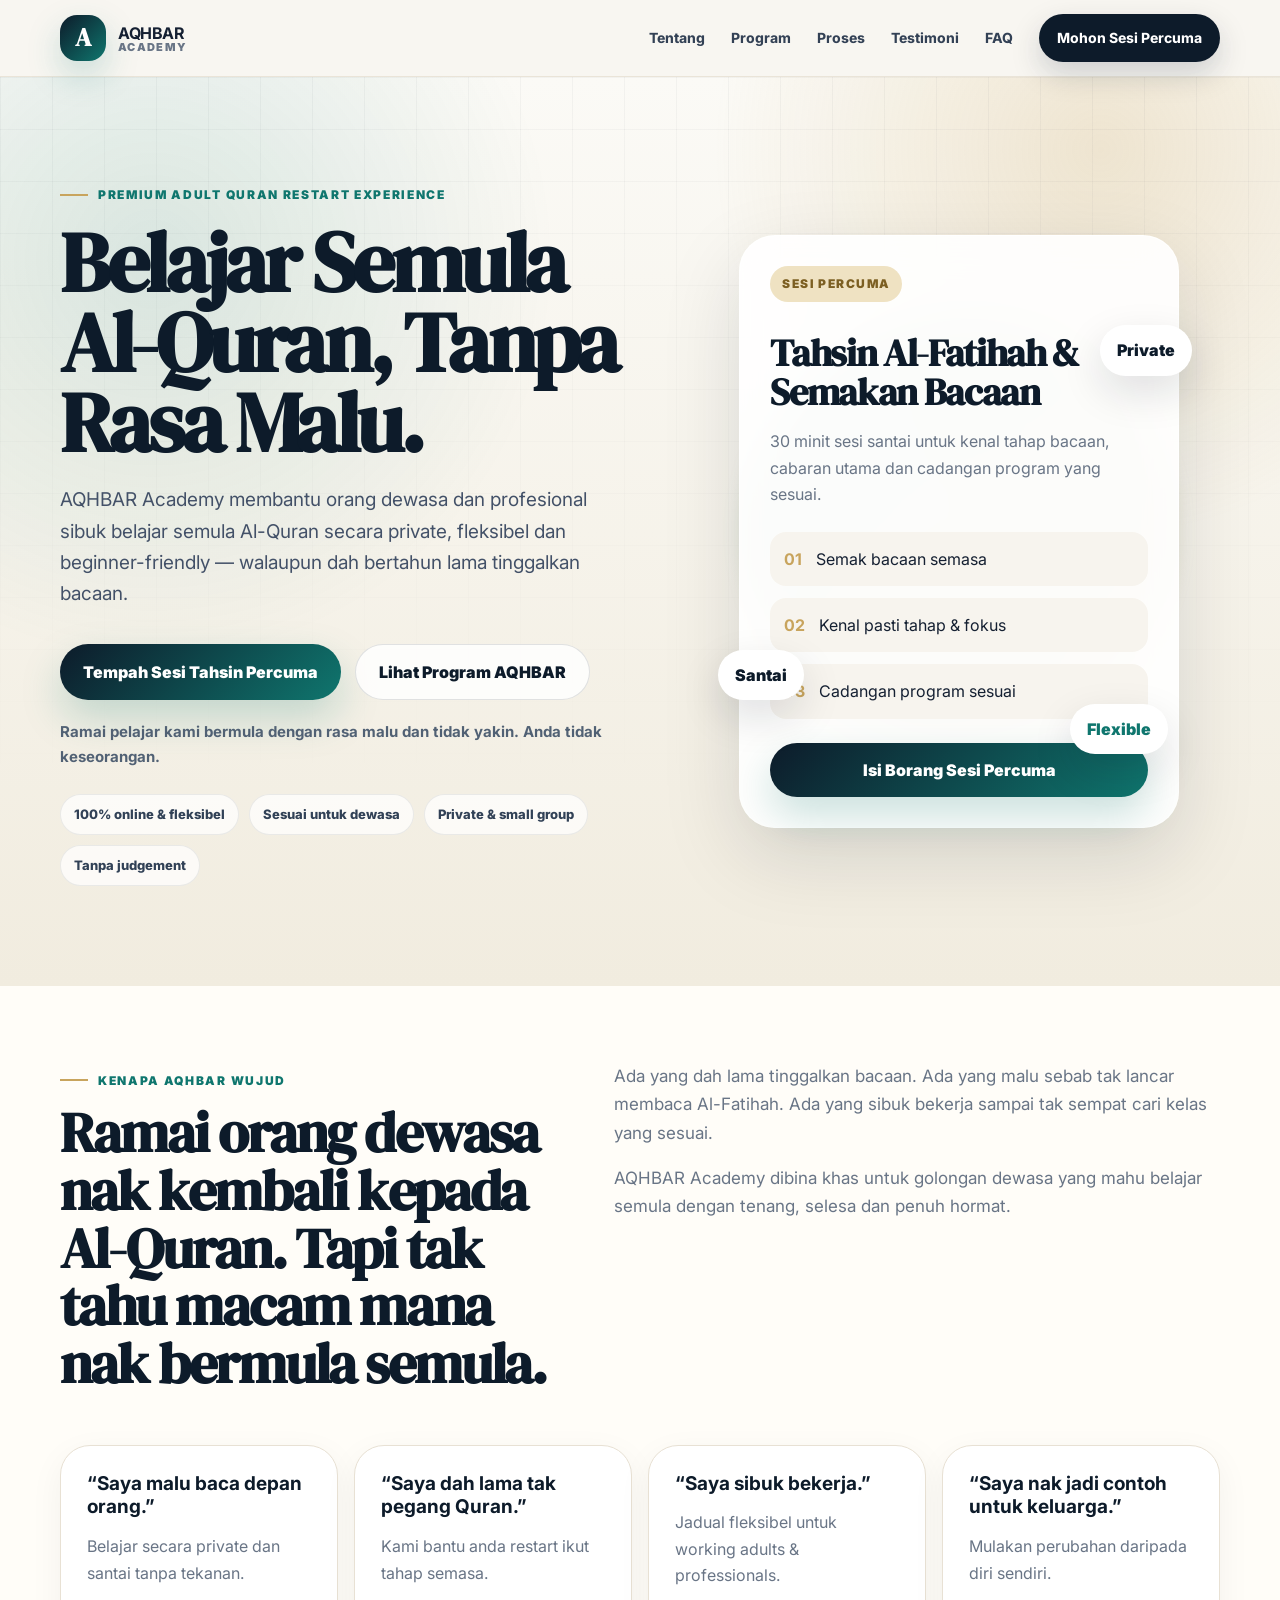
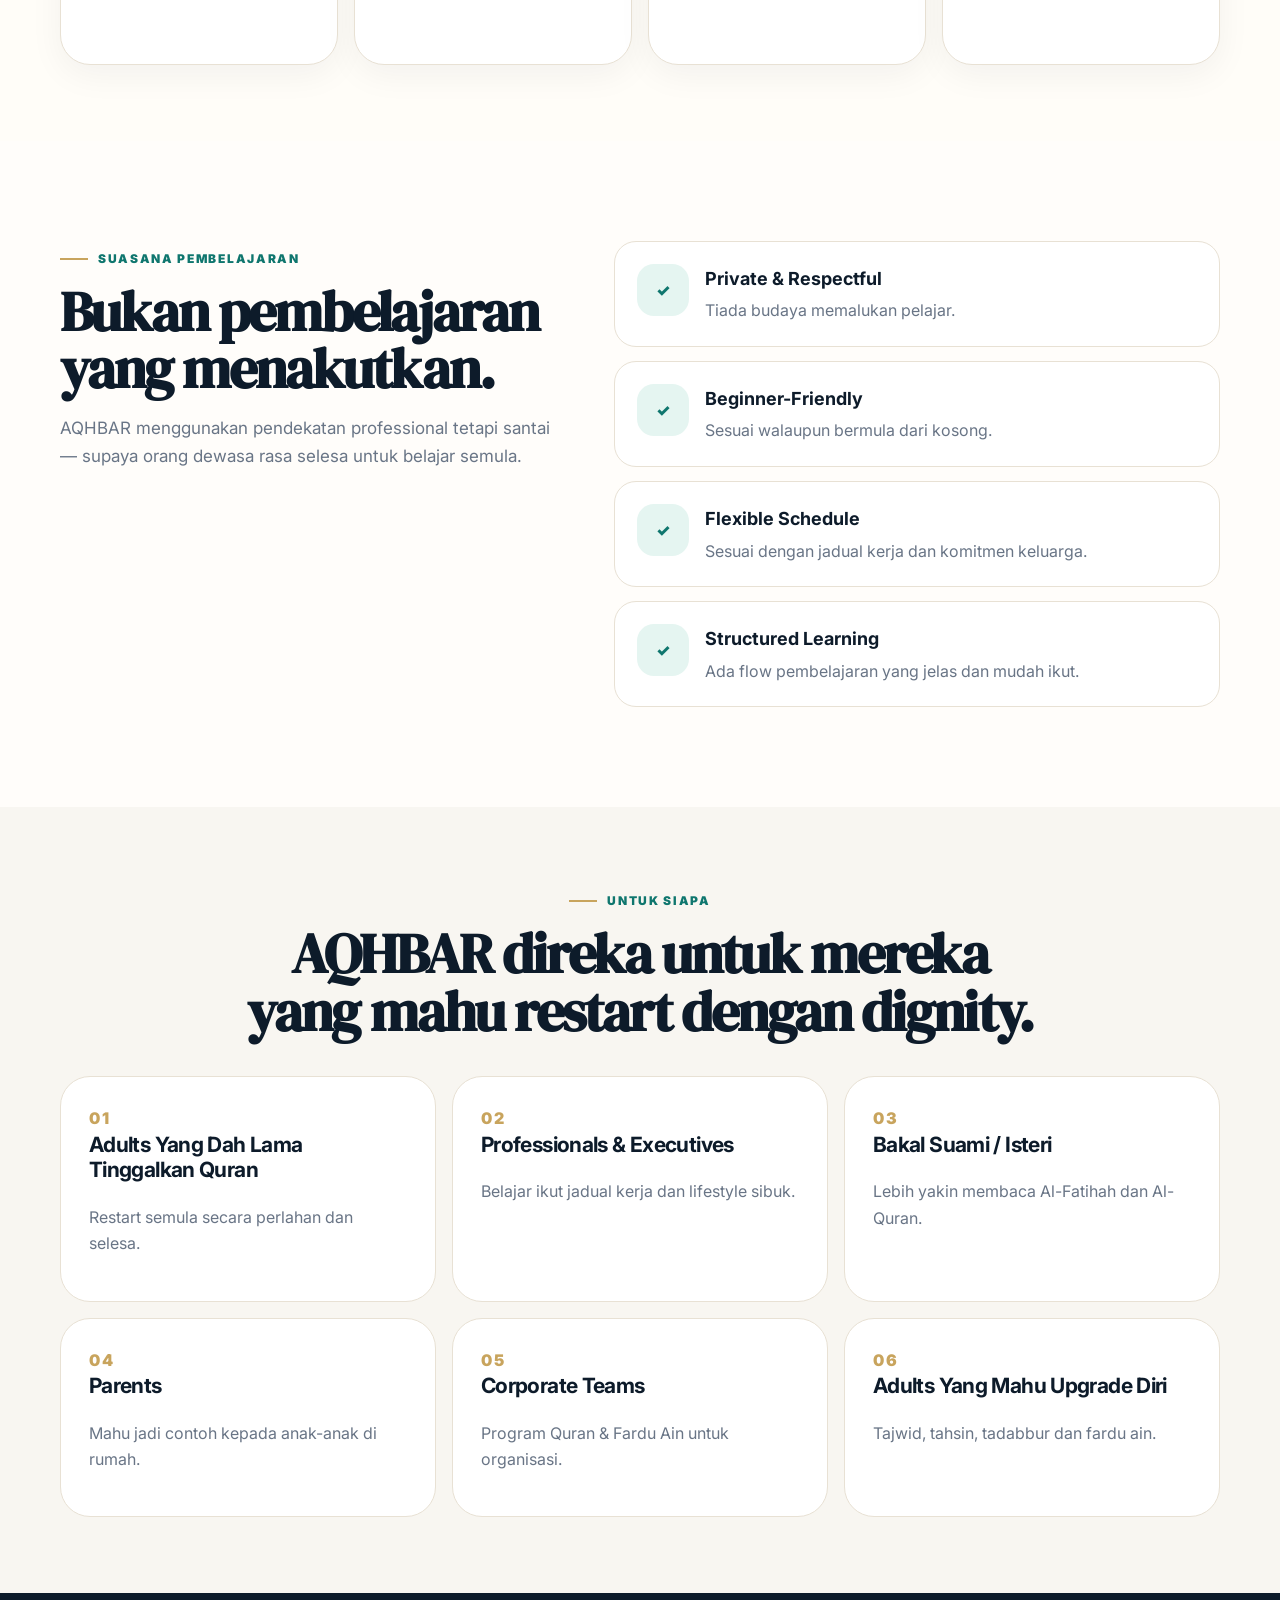
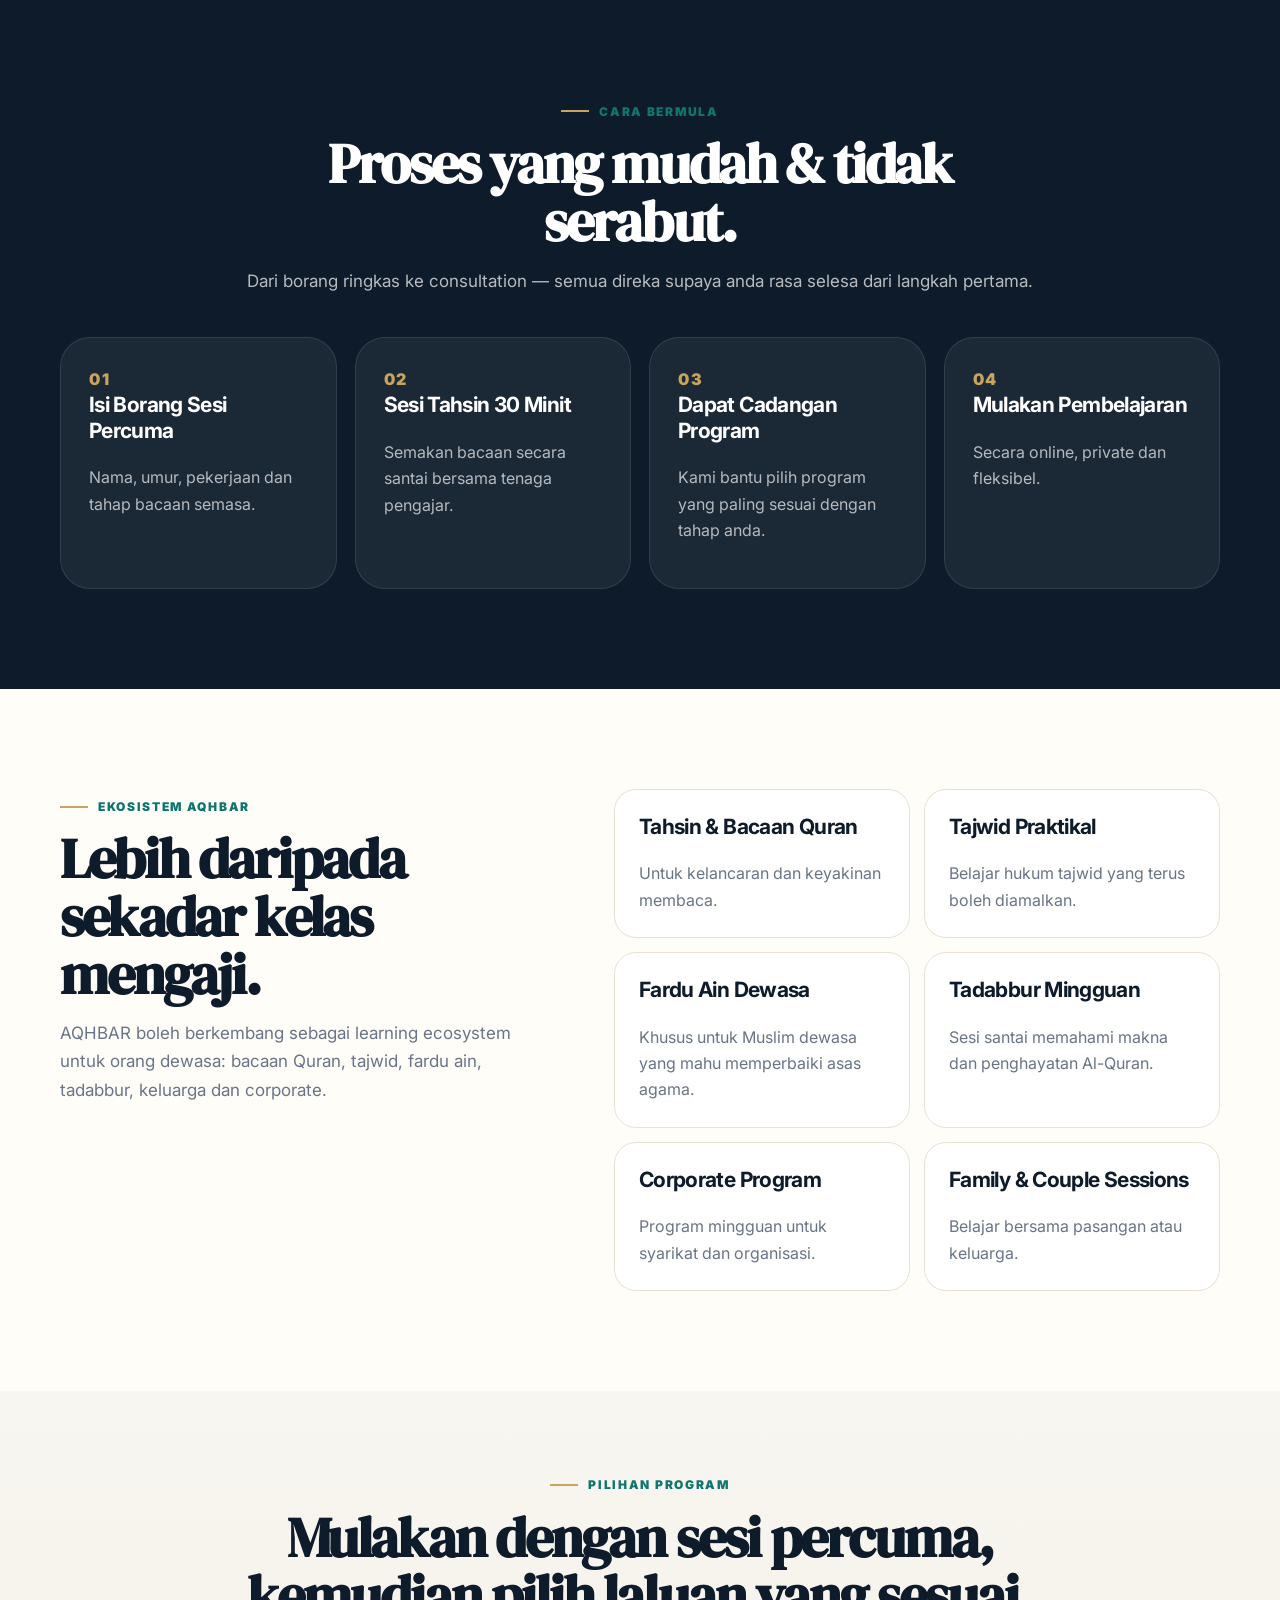
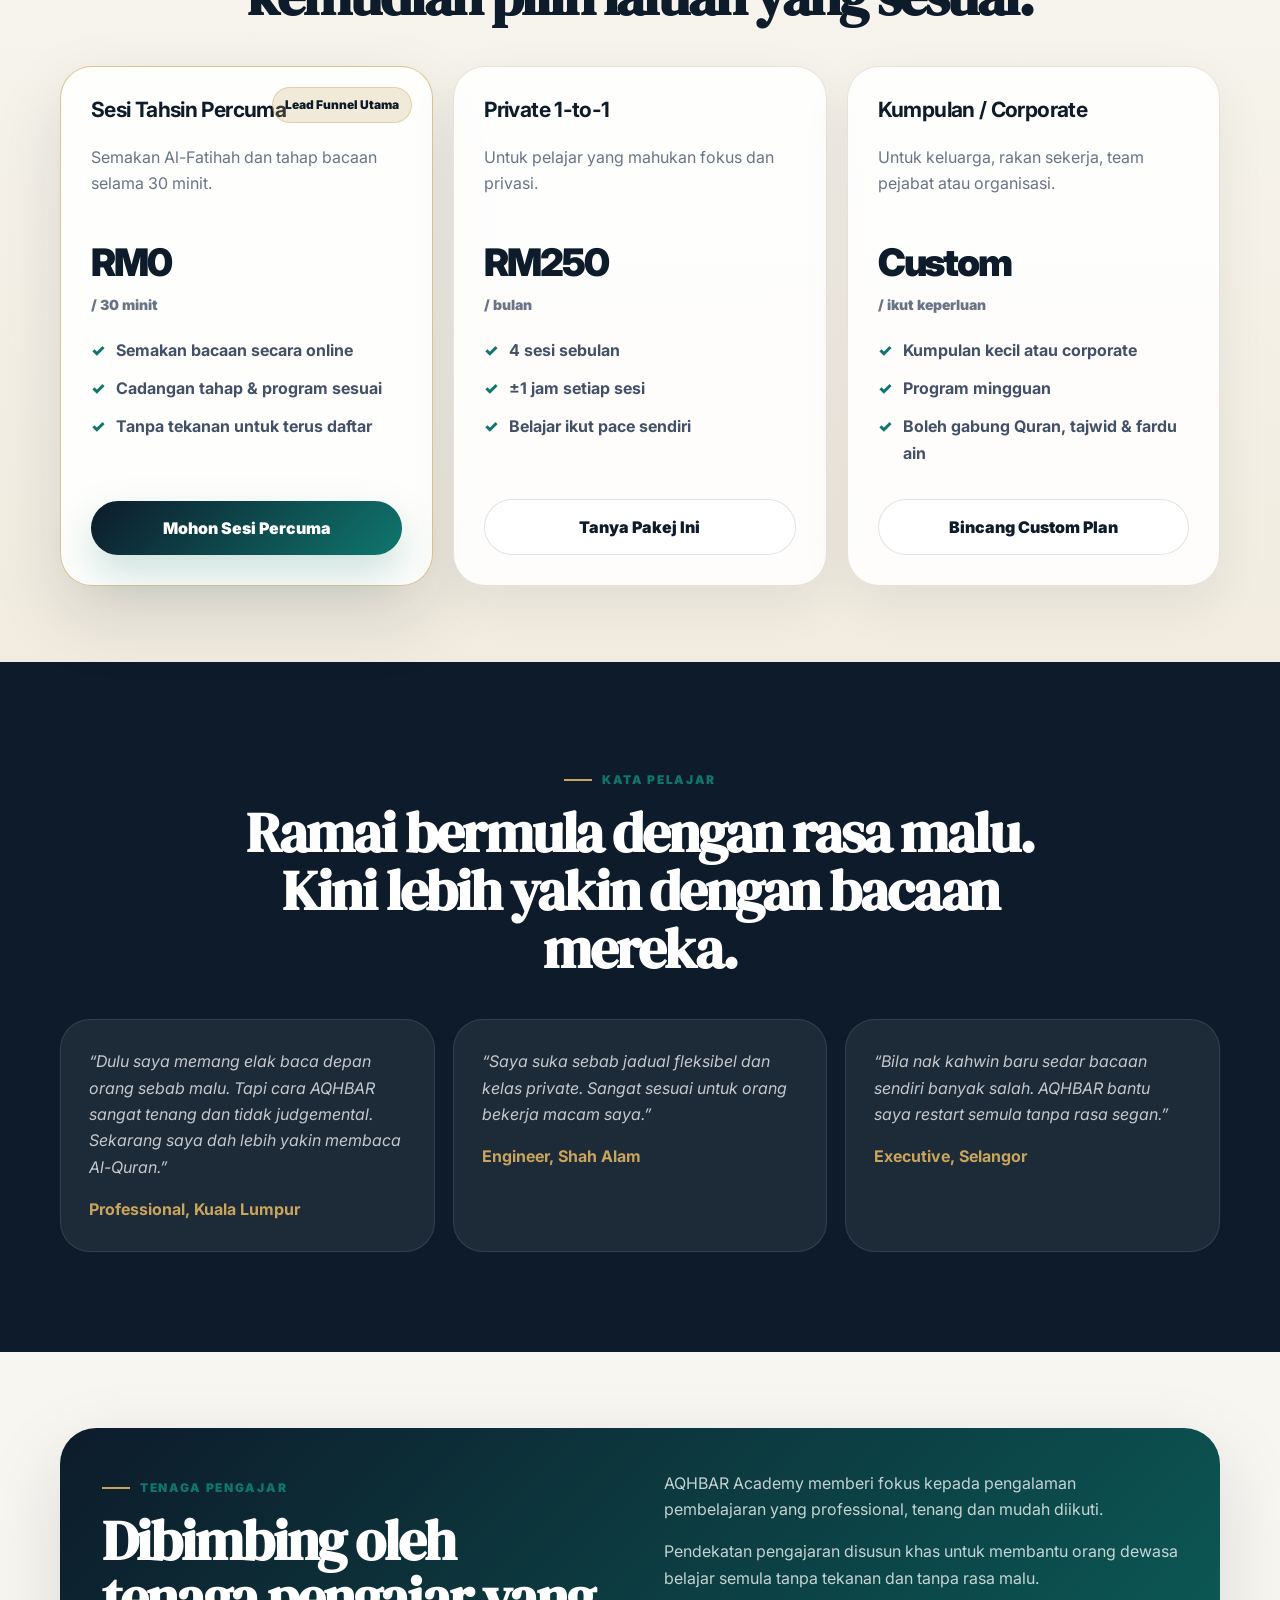
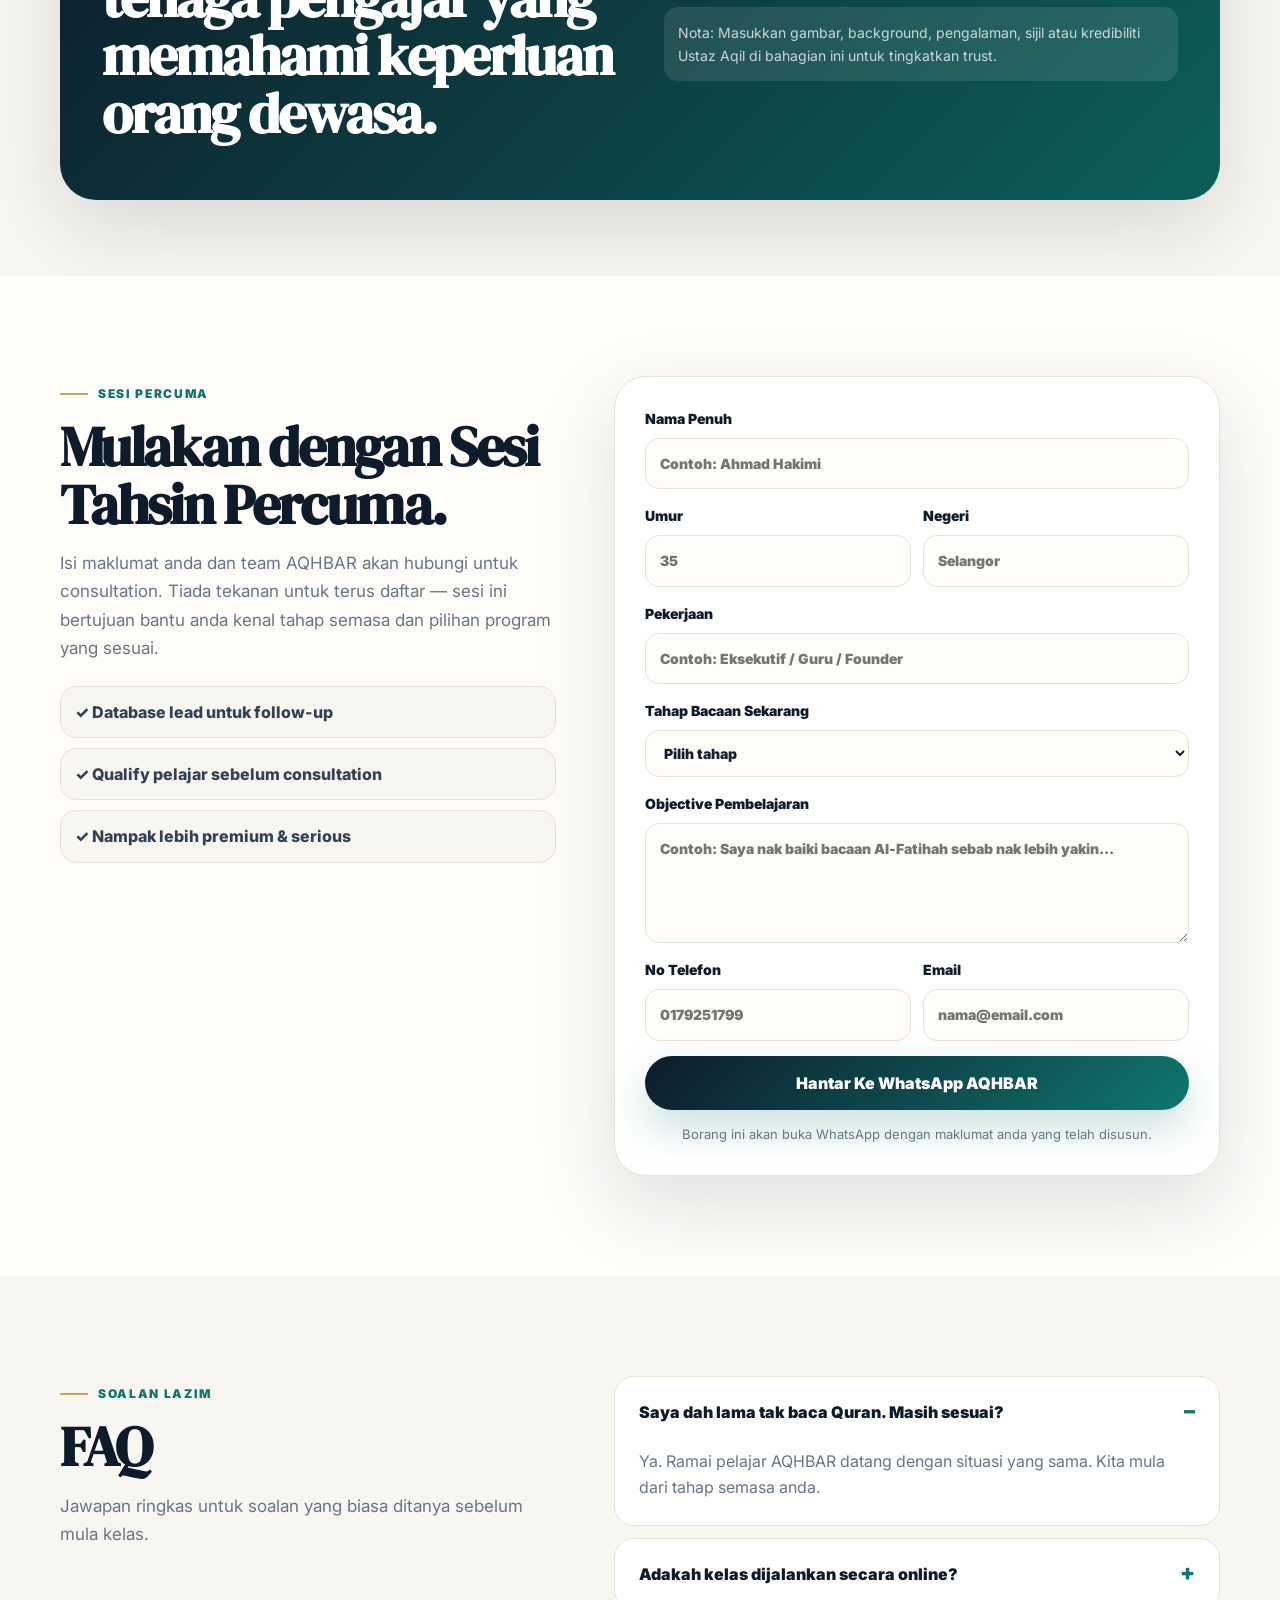
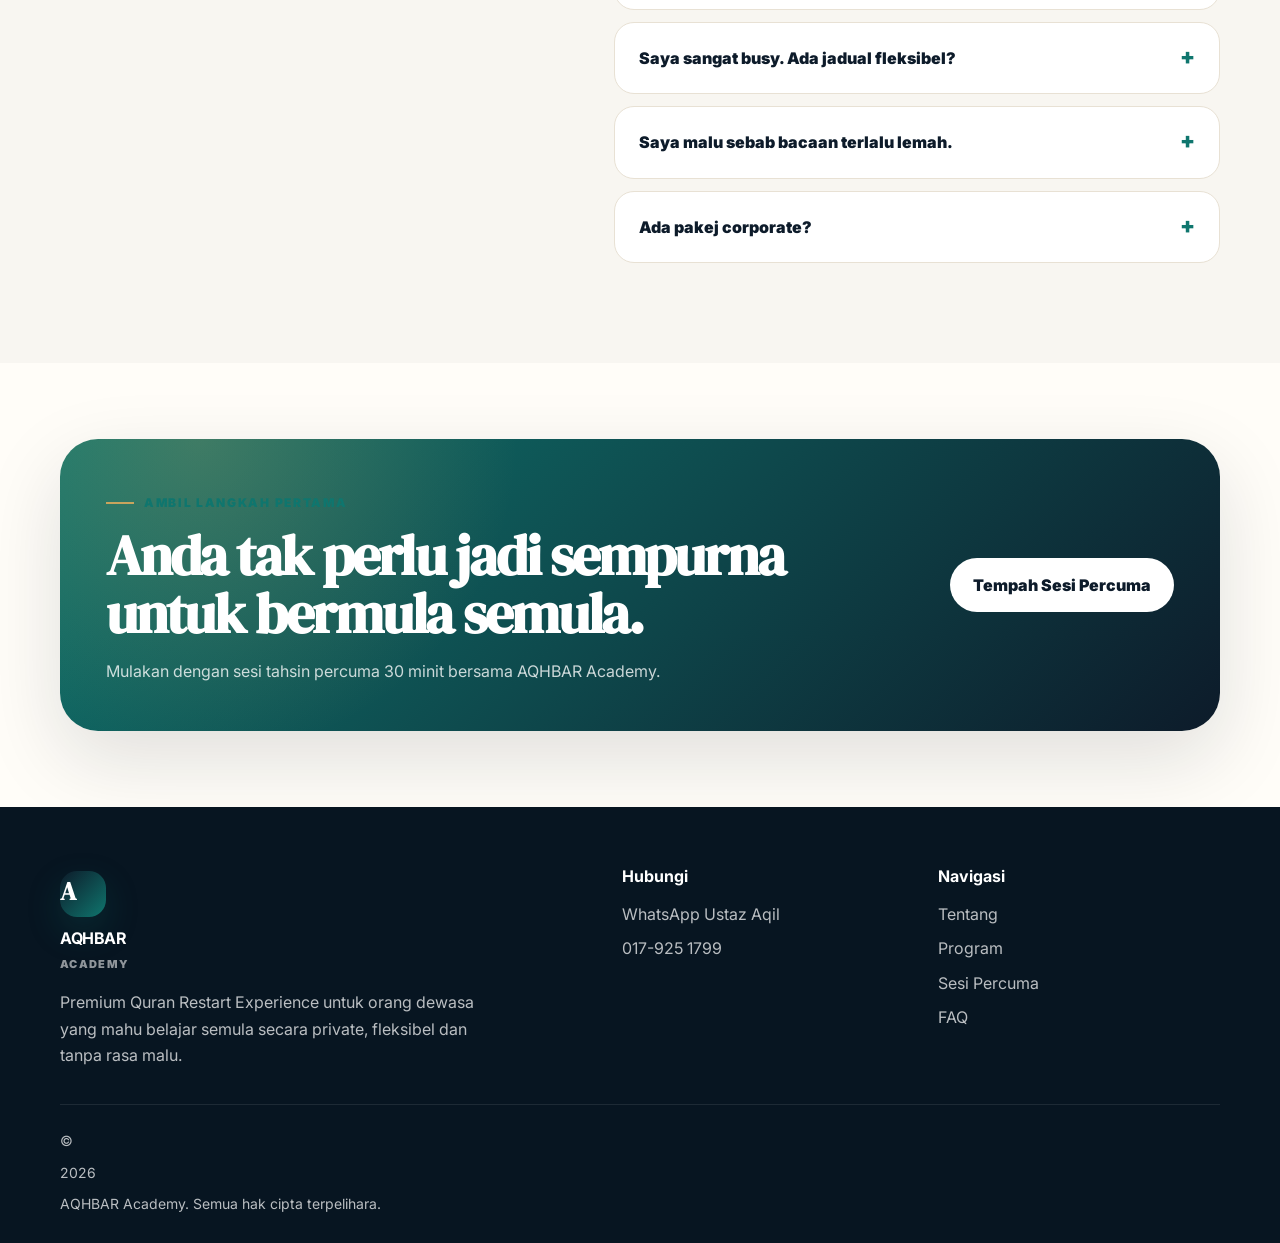
==== commit e0f7403c: "Add files via upload" ====
--- a/index.html
+++ b/index.html
@@ -3,12 +3,12 @@
 <head>
   <meta charset="UTF-8" />
   <meta name="viewport" content="width=device-width, initial-scale=1.0" />
-  <meta name="description" content="AQHBAR Academy menyediakan kelas Al-Quran online berstruktur untuk dewasa dan profesional sibuk. Mulakan dengan Sesi Semakan Bacaan Percuma 30 Minit." />
-  <meta name="theme-color" content="#0b1f33" />
-  <title>AQHBAR Academy | Kelas Al-Quran Online Untuk Dewasa</title>
+  <meta name="description" content="AQHBAR Academy membantu orang dewasa dan profesional sibuk belajar semula Al-Quran secara private, fleksibel dan tanpa rasa malu. Tempah sesi tahsin percuma 30 minit." />
+  <meta name="theme-color" content="#0D1B2A" />
+  <title>AQHBAR Academy | Belajar Semula Al-Quran Tanpa Rasa Malu</title>
   <link rel="preconnect" href="https://fonts.googleapis.com" />
   <link rel="preconnect" href="https://fonts.gstatic.com" crossorigin />
-  <link href="https://fonts.googleapis.com/css2?family=Inter:wght@400;500;600;700;800&family=Playfair+Display:wght@700&display=swap" rel="stylesheet" />
+  <link href="https://fonts.googleapis.com/css2?family=DM+Serif+Display:ital@0;1&family=Inter:wght@400;500;600;700;800;900&display=swap" rel="stylesheet" />
   <link rel="stylesheet" href="styles.css" />
 </head>
 <body>
@@ -17,22 +17,23 @@
       <nav class="nav container" aria-label="Navigasi utama">
         <a class="brand" href="#top" aria-label="AQHBAR Academy">
           <span class="brand-mark">A</span>
-          <span>
+          <span class="brand-text">
             <strong>AQHBAR</strong>
             <small>Academy</small>
           </span>
         </a>
 
-        <button class="nav-toggle" aria-label="Buka menu" aria-expanded="false">
+        <button class="nav-toggle" type="button" aria-label="Buka menu" aria-expanded="false">
           <span></span><span></span><span></span>
         </button>
 
         <div class="nav-links" data-nav-links>
           <a href="#tentang">Tentang</a>
-          <a href="#kelas">Kelas</a>
-          <a href="#pakej">Pakej</a>
+          <a href="#program">Program</a>
+          <a href="#proses">Proses</a>
+          <a href="#testimoni">Testimoni</a>
           <a href="#faq">FAQ</a>
-          <a class="nav-cta" href="https://wa.me/60179251799?text=Assalamualaikum%20Ustaz%20Aqil%2C%20saya%20berminat%20untuk%20tempah%20Sesi%20Semakan%20Bacaan%20Percuma%2030%20Minit%20di%20AQHBAR%20Academy." target="_blank" rel="noopener">WhatsApp Ustaz Aqil</a>
+          <a class="nav-cta" href="#sesi-percuma">Mohon Sesi Percuma</a>
         </div>
       </nav>
     </header>
@@ -41,47 +42,38 @@
       <section class="hero section-pad">
         <div class="container hero-grid">
           <div class="hero-copy">
-            <span class="eyebrow">Kelas Al-Quran Online Untuk Dewasa</span>
-            <h1>Belajar Membaca Al-Quran Dengan Yakin, Walaupun Bermula Semula Sebagai Orang Dewasa.</h1>
-            <p class="hero-lead">AQHBAR Academy menyediakan kelas Al-Quran online berstruktur untuk dewasa dan profesional sibuk — secara 1-ke-1, kumpulan kecil atau pelan khas mengikut tahap bacaan anda.</p>
-
+            <span class="eyebrow">Premium Adult Quran Restart Experience</span>
+            <h1>Belajar Semula Al-Quran, Tanpa Rasa Malu.</h1>
+            <p class="hero-lead">AQHBAR Academy membantu orang dewasa dan profesional sibuk belajar semula Al-Quran secara private, fleksibel dan beginner-friendly — walaupun dah bertahun lama tinggalkan bacaan.</p>
             <div class="hero-actions">
-              <a class="btn btn-primary" href="https://wa.me/60179251799?text=Assalamualaikum%20Ustaz%20Aqil%2C%20saya%20nak%20tempah%20Sesi%20Semakan%20Bacaan%20Percuma%2030%20Minit." target="_blank" rel="noopener">Tempah Semakan Percuma</a>
-              <a class="btn btn-secondary" href="#pakej">Lihat Pakej Kelas</a>
-            </div>
-
+              <a class="btn btn-primary" href="#sesi-percuma">Tempah Sesi Tahsin Percuma</a>
+              <a class="btn btn-secondary" href="#program">Lihat Program AQHBAR</a>
+            </div>
+            <p class="comfort-line">Ramai pelajar kami bermula dengan rasa malu dan tidak yakin. Anda tidak keseorangan.</p>
             <div class="trust-row" aria-label="Kelebihan AQHBAR Academy">
-              <span>✓ Online sepenuhnya</span>
-              <span>✓ Sesuai untuk dewasa</span>
-              <span>✓ Dibimbing ustaz/ustazah</span>
-            </div>
-          </div>
-
-          <div class="hero-visual" aria-label="Ilustrasi dashboard pembelajaran AQHBAR">
-            <div class="visual-card main-card">
-              <div class="visual-topline">
-                <span class="dot"></span><span class="dot"></span><span class="dot"></span>
+              <span>100% online & fleksibel</span>
+              <span>Sesuai untuk dewasa</span>
+              <span>Private & small group</span>
+              <span>Tanpa judgement</span>
+            </div>
+          </div>
+
+          <div class="hero-card" aria-label="Sesi tahsin percuma AQHBAR Academy">
+            <div class="card-glow"></div>
+            <div class="assessment-card">
+              <span class="mini-label">Sesi Percuma</span>
+              <h2>Tahsin Al-Fatihah & Semakan Bacaan</h2>
+              <p>30 minit sesi santai untuk kenal tahap bacaan, cabaran utama dan cadangan program yang sesuai.</p>
+              <div class="assessment-list">
+                <div><strong>01</strong><span>Semak bacaan semasa</span></div>
+                <div><strong>02</strong><span>Kenal pasti tahap & fokus</span></div>
+                <div><strong>03</strong><span>Cadangan program sesuai</span></div>
               </div>
-              <div class="visual-title">
-                <span>Sesi Semakan Bacaan</span>
-                <strong>Percuma 30 Minit</strong>
-              </div>
-              <div class="progress-panel">
-                <div>
-                  <small>Tahap Semasa</small>
-                  <strong>Disemak Guru</strong>
-                </div>
-                <div class="ring">30</div>
-              </div>
-              <div class="mini-list">
-                <div><span></span> Bacaan asas & kelancaran</div>
-                <div><span></span> Tajwid praktikal</div>
-                <div><span></span> Pelan kelas yang sesuai</div>
-              </div>
-            </div>
-            <div class="floating-card fc-1">1-ke-1</div>
-            <div class="floating-card fc-2">Kumpulan Kecil</div>
-            <div class="floating-card fc-3">Custom Plan</div>
+              <a class="btn btn-primary full" href="#sesi-percuma">Isi Borang Sesi Percuma</a>
+            </div>
+            <div class="floating-note note-1">Private</div>
+            <div class="floating-note note-2">Santai</div>
+            <div class="floating-note note-3">Flexible</div>
           </div>
         </div>
       </section>
@@ -89,153 +81,193 @@
       <section class="pain section-pad-small" id="tentang">
         <div class="container two-col">
           <div>
-            <span class="eyebrow">Untuk Yang Mahu Mula Semula</span>
-            <h2>Dah lama tak mengaji, rasa malu, atau tak pasti tahap bacaan sendiri?</h2>
+            <span class="eyebrow">Kenapa AQHBAR Wujud</span>
+            <h2>Ramai orang dewasa nak kembali kepada Al-Quran. Tapi tak tahu macam mana nak bermula semula.</h2>
           </div>
           <div class="text-block">
-            <p>Ramai orang dewasa mahu kembali belajar Al-Quran, tetapi tertangguh kerana sibuk, segan, atau tidak tahu nak bermula dari mana. Di AQHBAR Academy, anda dibimbing secara santai, tersusun dan mengikut tahap sendiri — tanpa tekanan.</p>
-          </div>
-        </div>
-        <div class="container cards-grid pain-grid">
-          <article class="soft-card"><strong>Tak perlu malu</strong><p>Kelas direka untuk pelajar dewasa yang mahu belajar dengan selesa dan tertutup.</p></article>
-          <article class="soft-card"><strong>Ikut tahap sendiri</strong><p>Bermula dari asas Iqra’, bacaan Al-Quran, tajwid praktikal atau tahsin.</p></article>
-          <article class="soft-card"><strong>Fleksibel untuk orang sibuk</strong><p>Belajar secara online dengan pilihan kelas personal, kumpulan kecil atau custom.</p></article>
-        </div>
-      </section>
-
-      <section class="method section-pad">
-        <div class="container section-heading centered">
-          <span class="eyebrow">Aliran Pembelajaran</span>
-          <h2>Mulakan dengan mudah. Teruskan dengan konsisten.</h2>
-          <p>AQHBAR Academy menggunakan pendekatan yang ringkas supaya pelajar dewasa tahu apa tahap mereka dan kelas apa yang paling sesuai.</p>
-        </div>
-
-        <div class="container steps">
-          <article class="step-card">
-            <span>01</span>
-            <h3>Semakan Bacaan</h3>
-            <p>Tempah sesi percuma 30 minit untuk guru menyemak tahap bacaan semasa anda.</p>
-          </article>
-          <article class="step-card">
-            <span>02</span>
-            <h3>Cadangan Kelas</h3>
-            <p>Kami cadangkan format kelas yang sesuai: 1-ke-1, kumpulan kecil atau pelan custom.</p>
-          </article>
-          <article class="step-card">
-            <span>03</span>
-            <h3>Bimbingan Berstruktur</h3>
-            <p>Belajar secara online dengan silibus yang jelas, mengikut tahap dan matlamat anda.</p>
-          </article>
-          <article class="step-card">
-            <span>04</span>
-            <h3>Progress Konsisten</h3>
-            <p>Fokus kepada kelancaran, tajwid praktikal dan keyakinan membaca Al-Quran.</p>
-          </article>
-        </div>
-      </section>
-
-      <section class="classes section-pad" id="kelas">
+            <p>Ada yang dah lama tinggalkan bacaan. Ada yang malu sebab tak lancar membaca Al-Fatihah. Ada yang sibuk bekerja sampai tak sempat cari kelas yang sesuai.</p>
+            <p>AQHBAR Academy dibina khas untuk golongan dewasa yang mahu belajar semula dengan tenang, selesa dan penuh hormat.</p>
+          </div>
+        </div>
+        <div class="container pain-grid">
+          <article class="soft-card"><strong>“Saya malu baca depan orang.”</strong><p>Belajar secara private dan santai tanpa tekanan.</p></article>
+          <article class="soft-card"><strong>“Saya dah lama tak pegang Quran.”</strong><p>Kami bantu anda restart ikut tahap semasa.</p></article>
+          <article class="soft-card"><strong>“Saya sibuk bekerja.”</strong><p>Jadual fleksibel untuk working adults & professionals.</p></article>
+          <article class="soft-card"><strong>“Saya nak jadi contoh untuk keluarga.”</strong><p>Mulakan perubahan daripada diri sendiri.</p></article>
+        </div>
+      </section>
+
+      <section class="safe section-pad">
         <div class="container split-section">
           <div class="section-heading">
-            <span class="eyebrow">Jenis Kelas</span>
-            <h2>Belajar ikut tahap bacaan dan matlamat anda.</h2>
-            <p>Sama ada anda mahu bermula dari kosong atau membaiki bacaan yang sedia ada, kelas akan disusun supaya mudah diikuti oleh pelajar dewasa.</p>
+            <span class="eyebrow">Suasana Pembelajaran</span>
+            <h2>Bukan pembelajaran yang menakutkan.</h2>
+            <p>AQHBAR menggunakan pendekatan professional tetapi santai — supaya orang dewasa rasa selesa untuk belajar semula.</p>
           </div>
           <div class="feature-list">
-            <div><span>١</span><strong>Asas Iqra’ / Mula Dari Kosong</strong><p>Untuk pelajar yang mahu bina semula asas bacaan.</p></div>
-            <div><span>٢</span><strong>Bacaan Al-Quran & Kelancaran</strong><p>Fokus pada sebutan, bacaan lancar dan keyakinan.</p></div>
-            <div><span>٣</span><strong>Tajwid Praktikal</strong><p>Belajar hukum tajwid yang terus boleh diamalkan dalam bacaan.</p></div>
-            <div><span>٤</span><strong>Tahsin Bacaan</strong><p>Memperbaiki kualiti bacaan agar lebih tepat dan kemas.</p></div>
-            <div><span>٥</span><strong>Kelas Custom Ikut Tahap</strong><p>Pelan pembelajaran khas untuk individu, pasangan, keluarga atau organisasi.</p></div>
-          </div>
-        </div>
-      </section>
-
-      <section class="teacher section-pad-small">
-        <div class="container teacher-card">
-          <div>
-            <span class="eyebrow">Tenaga Pengajar</span>
-            <h2>Dibimbing oleh ustaz, ustazah dan guru Al-Quran terlatih.</h2>
-          </div>
-          <p>Kelas dikendalikan oleh tenaga pengajar berpengalaman yang memahami keperluan pelajar dewasa. Bagi kelas tertentu, pelajar juga boleh dipadankan dengan guru yang mempunyai kelayakan atau sanad bacaan yang bersesuaian.</p>
-        </div>
-      </section>
-
-      <section class="pricing section-pad" id="pakej">
+            <div><span>✓</span><strong>Private & Respectful</strong><p>Tiada budaya memalukan pelajar.</p></div>
+            <div><span>✓</span><strong>Beginner-Friendly</strong><p>Sesuai walaupun bermula dari kosong.</p></div>
+            <div><span>✓</span><strong>Flexible Schedule</strong><p>Sesuai dengan jadual kerja dan komitmen keluarga.</p></div>
+            <div><span>✓</span><strong>Structured Learning</strong><p>Ada flow pembelajaran yang jelas dan mudah ikut.</p></div>
+          </div>
+        </div>
+      </section>
+
+      <section class="audience section-pad-small">
         <div class="container section-heading centered">
-          <span class="eyebrow">Pakej Kelas</span>
-          <h2>Pilih cara belajar yang paling sesuai.</h2>
-          <p>Mulakan dengan Sesi Semakan Bacaan Percuma 30 Minit sebelum memilih pakej yang sesuai.</p>
-        </div>
-
+          <span class="eyebrow">Untuk Siapa</span>
+          <h2>AQHBAR direka untuk mereka yang mahu restart dengan dignity.</h2>
+        </div>
+        <div class="container audience-grid">
+          <article><span>01</span><h3>Adults Yang Dah Lama Tinggalkan Quran</h3><p>Restart semula secara perlahan dan selesa.</p></article>
+          <article><span>02</span><h3>Professionals & Executives</h3><p>Belajar ikut jadual kerja dan lifestyle sibuk.</p></article>
+          <article><span>03</span><h3>Bakal Suami / Isteri</h3><p>Lebih yakin membaca Al-Fatihah dan Al-Quran.</p></article>
+          <article><span>04</span><h3>Parents</h3><p>Mahu jadi contoh kepada anak-anak di rumah.</p></article>
+          <article><span>05</span><h3>Corporate Teams</h3><p>Program Quran & Fardu Ain untuk organisasi.</p></article>
+          <article><span>06</span><h3>Adults Yang Mahu Upgrade Diri</h3><p>Tajwid, tahsin, tadabbur dan fardu ain.</p></article>
+        </div>
+      </section>
+
+      <section class="process section-pad" id="proses">
+        <div class="container section-heading centered light">
+          <span class="eyebrow">Cara Bermula</span>
+          <h2>Proses yang mudah & tidak serabut.</h2>
+          <p>Dari borang ringkas ke consultation — semua direka supaya anda rasa selesa dari langkah pertama.</p>
+        </div>
+        <div class="container steps">
+          <article class="step-card"><span>01</span><h3>Isi Borang Sesi Percuma</h3><p>Nama, umur, pekerjaan dan tahap bacaan semasa.</p></article>
+          <article class="step-card"><span>02</span><h3>Sesi Tahsin 30 Minit</h3><p>Semakan bacaan secara santai bersama tenaga pengajar.</p></article>
+          <article class="step-card"><span>03</span><h3>Dapat Cadangan Program</h3><p>Kami bantu pilih program yang paling sesuai dengan tahap anda.</p></article>
+          <article class="step-card"><span>04</span><h3>Mulakan Pembelajaran</h3><p>Secara online, private dan fleksibel.</p></article>
+        </div>
+      </section>
+
+      <section class="programs section-pad" id="program">
+        <div class="container two-col">
+          <div>
+            <span class="eyebrow">Ekosistem AQHBAR</span>
+            <h2>Lebih daripada sekadar kelas mengaji.</h2>
+            <p class="section-copy">AQHBAR boleh berkembang sebagai learning ecosystem untuk orang dewasa: bacaan Quran, tajwid, fardu ain, tadabbur, keluarga dan corporate.</p>
+          </div>
+          <div class="program-grid">
+            <article><h3>Tahsin & Bacaan Quran</h3><p>Untuk kelancaran dan keyakinan membaca.</p></article>
+            <article><h3>Tajwid Praktikal</h3><p>Belajar hukum tajwid yang terus boleh diamalkan.</p></article>
+            <article><h3>Fardu Ain Dewasa</h3><p>Khusus untuk Muslim dewasa yang mahu memperbaiki asas agama.</p></article>
+            <article><h3>Tadabbur Mingguan</h3><p>Sesi santai memahami makna dan penghayatan Al-Quran.</p></article>
+            <article><h3>Corporate Program</h3><p>Program mingguan untuk syarikat dan organisasi.</p></article>
+            <article><h3>Family & Couple Sessions</h3><p>Belajar bersama pasangan atau keluarga.</p></article>
+          </div>
+        </div>
+      </section>
+
+      <section class="pricing section-pad-small">
+        <div class="container section-heading centered">
+          <span class="eyebrow">Pilihan Program</span>
+          <h2>Mulakan dengan sesi percuma, kemudian pilih laluan yang sesuai.</h2>
+        </div>
         <div class="container pricing-grid">
-          <article class="price-card free-card">
-            <div class="price-top">
-              <h3>Sesi Semakan Bacaan</h3>
-              <p>Untuk kenal pasti tahap bacaan anda terlebih dahulu.</p>
-            </div>
+          <article class="price-card highlight">
+            <div class="badge">Lead Funnel Utama</div>
+            <h3>Sesi Tahsin Percuma</h3>
+            <p>Semakan Al-Fatihah dan tahap bacaan selama 30 minit.</p>
             <div class="price">RM0 <span>/ 30 minit</span></div>
             <ul>
               <li>Semakan bacaan secara online</li>
-              <li>Cadangan tahap & kelas sesuai</li>
-              <li>Tanpa tekanan, sesuai untuk dewasa</li>
+              <li>Cadangan tahap & program sesuai</li>
+              <li>Tanpa tekanan untuk terus daftar</li>
             </ul>
-            <a class="btn btn-primary full" href="https://wa.me/60179251799?text=Assalamualaikum%20Ustaz%20Aqil%2C%20saya%20nak%20tempah%20Sesi%20Semakan%20Bacaan%20Percuma%2030%20Minit." target="_blank" rel="noopener">Tempah Percuma</a>
+            <a class="btn btn-primary full" href="#sesi-percuma">Mohon Sesi Percuma</a>
           </article>
-
-          <article class="price-card highlighted">
-            <div class="badge">Popular</div>
-            <div class="price-top">
-              <h3>Kelas Kumpulan Kecil</h3>
-              <p>Belajar bersama rakan, pasangan atau ahli keluarga.</p>
-            </div>
-            <div class="price">RM200 <span>/ kumpulan / bulan</span></div>
-            <ul>
-              <li>Maksimum 5 orang satu kumpulan</li>
-              <li>2 sesi seminggu</li>
-              <li>±1 jam setiap sesi</li>
-              <li>Sesuai untuk kumpulan tahap sama</li>
-            </ul>
-            <a class="btn btn-secondary full" href="https://wa.me/60179251799?text=Assalamualaikum%20Ustaz%20Aqil%2C%20saya%20berminat%20dengan%20Kelas%20Kumpulan%20Kecil%20AQHBAR%20Academy." target="_blank" rel="noopener">Tanya Pakej Ini</a>
-          </article>
-
           <article class="price-card">
-            <div class="price-top">
-              <h3>Kelas Personal 1-ke-1</h3>
-              <p>Untuk pelajar yang mahukan bimbingan lebih fokus.</p>
-            </div>
+            <h3>Private 1-to-1</h3>
+            <p>Untuk pelajar yang mahukan fokus dan privasi.</p>
             <div class="price">RM250 <span>/ bulan</span></div>
             <ul>
               <li>4 sesi sebulan</li>
               <li>±1 jam setiap sesi</li>
               <li>Belajar ikut pace sendiri</li>
-              <li>Lebih privasi & fleksibel</li>
             </ul>
-            <a class="btn btn-secondary full" href="https://wa.me/60179251799?text=Assalamualaikum%20Ustaz%20Aqil%2C%20saya%20berminat%20dengan%20Kelas%20Personal%201-ke-1%20AQHBAR%20Academy." target="_blank" rel="noopener">Tanya Pakej Ini</a>
+            <a class="btn btn-secondary full" href="https://wa.me/60179251799?text=Assalamualaikum%20Ustaz%20Aqil%2C%20saya%20berminat%20dengan%20kelas%201-to-1%20AQHBAR." target="_blank" rel="noopener">Tanya Pakej Ini</a>
           </article>
-        </div>
-
-        <div class="container custom-plan">
-          <div>
-            <h3>Pelan Custom Dewasa / Executive</h3>
-            <p>Untuk kelas pasangan, keluarga, staff/corporate, intensif tajwid atau jadual khas untuk profesional sibuk.</p>
-          </div>
-          <a class="btn btn-primary" href="https://wa.me/60179251799?text=Assalamualaikum%20Ustaz%20Aqil%2C%20saya%20nak%20bincang%20Pelan%20Custom%20AQHBAR%20Academy." target="_blank" rel="noopener">Bincang Pelan Custom</a>
-        </div>
-      </section>
-
-      <section class="impact section-pad-small">
-        <div class="container impact-grid">
-          <div class="impact-copy">
-            <span class="eyebrow">Kenapa AQHBAR</span>
-            <h2>Direka untuk orang dewasa yang mahu belajar dengan tenang dan konsisten.</h2>
-          </div>
-          <div class="impact-points">
-            <div><strong>Berstruktur</strong><span>Ada aliran belajar yang jelas, bukan sekadar masuk kelas tanpa arah.</span></div>
-            <div><strong>Privasi</strong><span>Sesuai untuk yang segan atau mahu mula semula secara selesa.</span></div>
-            <div><strong>Fleksibel</strong><span>Online sepenuhnya dan sesuai dengan jadual orang bekerja.</span></div>
-            <div><strong>Berfokus</strong><span>Setiap pelajar dibimbing berdasarkan tahap dan matlamat masing-masing.</span></div>
-          </div>
+          <article class="price-card">
+            <h3>Kumpulan / Corporate</h3>
+            <p>Untuk keluarga, rakan sekerja, team pejabat atau organisasi.</p>
+            <div class="price">Custom <span>/ ikut keperluan</span></div>
+            <ul>
+              <li>Kumpulan kecil atau corporate</li>
+              <li>Program mingguan</li>
+              <li>Boleh gabung Quran, tajwid & fardu ain</li>
+            </ul>
+            <a class="btn btn-secondary full" href="https://wa.me/60179251799?text=Assalamualaikum%20Ustaz%20Aqil%2C%20saya%20nak%20bincang%20pakej%20corporate%20atau%20keluarga%20AQHBAR." target="_blank" rel="noopener">Bincang Custom Plan</a>
+          </article>
+        </div>
+      </section>
+
+      <section class="testimonials section-pad" id="testimoni">
+        <div class="container section-heading centered light">
+          <span class="eyebrow">Kata Pelajar</span>
+          <h2>Ramai bermula dengan rasa malu. Kini lebih yakin dengan bacaan mereka.</h2>
+        </div>
+        <div class="container testi-grid">
+          <article class="testi-card"><p>“Dulu saya memang elak baca depan orang sebab malu. Tapi cara AQHBAR sangat tenang dan tidak judgemental. Sekarang saya dah lebih yakin membaca Al-Quran.”</p><strong>Professional, Kuala Lumpur</strong></article>
+          <article class="testi-card"><p>“Saya suka sebab jadual fleksibel dan kelas private. Sangat sesuai untuk orang bekerja macam saya.”</p><strong>Engineer, Shah Alam</strong></article>
+          <article class="testi-card"><p>“Bila nak kahwin baru sedar bacaan sendiri banyak salah. AQHBAR bantu saya restart semula tanpa rasa segan.”</p><strong>Executive, Selangor</strong></article>
+        </div>
+      </section>
+
+      <section class="authority section-pad-small">
+        <div class="container authority-card">
+          <div>
+            <span class="eyebrow">Tenaga Pengajar</span>
+            <h2>Dibimbing oleh tenaga pengajar yang memahami keperluan orang dewasa.</h2>
+          </div>
+          <div>
+            <p>AQHBAR Academy memberi fokus kepada pengalaman pembelajaran yang professional, tenang dan mudah diikuti.</p>
+            <p>Pendekatan pengajaran disusun khas untuk membantu orang dewasa belajar semula tanpa tekanan dan tanpa rasa malu.</p>
+            <p class="small-note">Nota: Masukkan gambar, background, pengalaman, sijil atau kredibiliti Ustaz Aqil di bahagian ini untuk tingkatkan trust.</p>
+          </div>
+        </div>
+      </section>
+
+      <section class="lead-form section-pad" id="sesi-percuma">
+        <div class="container form-grid">
+          <div class="form-copy">
+            <span class="eyebrow">Sesi Percuma</span>
+            <h2>Mulakan dengan Sesi Tahsin Percuma.</h2>
+            <p>Isi maklumat anda dan team AQHBAR akan hubungi untuk consultation. Tiada tekanan untuk terus daftar — sesi ini bertujuan bantu anda kenal tahap semasa dan pilihan program yang sesuai.</p>
+            <div class="form-points">
+              <span>✓ Database lead untuk follow-up</span>
+              <span>✓ Qualify pelajar sebelum consultation</span>
+              <span>✓ Nampak lebih premium & serious</span>
+            </div>
+          </div>
+
+          <form class="contact-form" id="leadForm">
+            <label>Nama Penuh<input type="text" name="nama" placeholder="Contoh: Ahmad Hakimi" required /></label>
+            <div class="form-row">
+              <label>Umur<input type="number" name="umur" placeholder="35" min="13" max="90" required /></label>
+              <label>Negeri<input type="text" name="negeri" placeholder="Selangor" required /></label>
+            </div>
+            <label>Pekerjaan<input type="text" name="pekerjaan" placeholder="Contoh: Eksekutif / Guru / Founder" /></label>
+            <label>Tahap Bacaan Sekarang
+              <select name="tahap" required>
+                <option value="">Pilih tahap</option>
+                <option>Tak reti mengaji / mula dari kosong</option>
+                <option>Boleh baca tapi tak lancar</option>
+                <option>Nak baiki tajwid / tahsin</option>
+                <option>Nak belajar fardu ain</option>
+                <option>Nak join tadabbur mingguan</option>
+                <option>Nak kelas corporate / keluarga</option>
+              </select>
+            </label>
+            <label>Objective Pembelajaran<textarea name="objective" rows="4" placeholder="Contoh: Saya nak baiki bacaan Al-Fatihah sebab nak lebih yakin..." required></textarea></label>
+            <div class="form-row">
+              <label>No Telefon<input type="tel" name="telefon" placeholder="0179251799" required /></label>
+              <label>Email<input type="email" name="email" placeholder="nama@email.com" /></label>
+            </div>
+            <button class="btn btn-primary full" type="submit">Hantar Ke WhatsApp AQHBAR</button>
+            <p class="form-note">Borang ini akan buka WhatsApp dengan maklumat anda yang telah disusun.</p>
+          </form>
         </div>
       </section>
 
@@ -247,26 +279,11 @@
             <p>Jawapan ringkas untuk soalan yang biasa ditanya sebelum mula kelas.</p>
           </div>
           <div class="faq-list">
-            <details open>
-              <summary>Saya dah lama tak mengaji. Sesuai ke untuk saya?</summary>
-              <p>Ya, sangat sesuai. Kelas AQHBAR direka untuk orang dewasa yang mahu mula semula, baiki bacaan atau belajar mengikut tahap sendiri.</p>
-            </details>
-            <details>
-              <summary>Adakah kelas dijalankan secara online?</summary>
-              <p>Ya. Semua kelas dijalankan secara online supaya lebih fleksibel untuk pelajar dewasa dan profesional yang sibuk.</p>
-            </details>
-            <details>
-              <summary>Apa berlaku dalam Sesi Semakan Bacaan Percuma?</summary>
-              <p>Guru akan menyemak bacaan anda secara santai selama 30 minit, mengenal pasti tahap semasa dan mencadangkan kelas yang sesuai.</p>
-            </details>
-            <details>
-              <summary>Kalau saya tiada kumpulan, boleh join kelas kumpulan kecil?</summary>
-              <p>Boleh bincang dengan Ustaz Aqil. Pihak AQHBAR boleh cadangkan pilihan berdasarkan tahap bacaan dan jadual yang sesuai, tertakluk kepada ketersediaan kumpulan.</p>
-            </details>
-            <details>
-              <summary>Boleh buat kelas untuk pasangan, keluarga atau syarikat?</summary>
-              <p>Boleh. AQHBAR menyediakan Pelan Custom untuk pasangan, keluarga, staff/corporate, intensif tajwid atau jadual khas.</p>
-            </details>
+            <details open><summary>Saya dah lama tak baca Quran. Masih sesuai?</summary><p>Ya. Ramai pelajar AQHBAR datang dengan situasi yang sama. Kita mula dari tahap semasa anda.</p></details>
+            <details><summary>Adakah kelas dijalankan secara online?</summary><p>Ya. Semua kelas boleh dijalankan secara online supaya lebih fleksibel untuk orang bekerja.</p></details>
+            <details><summary>Saya sangat busy. Ada jadual fleksibel?</summary><p>Ya. Jadual boleh disusun berdasarkan availability, bergantung kepada kekosongan tenaga pengajar.</p></details>
+            <details><summary>Saya malu sebab bacaan terlalu lemah.</summary><p>Anda tidak keseorangan. AQHBAR dibina untuk orang dewasa yang mahu restart tanpa judgement.</p></details>
+            <details><summary>Ada pakej corporate?</summary><p>Ya. AQHBAR boleh menyediakan program khas untuk syarikat, organisasi, keluarga atau kumpulan kecil.</p></details>
           </div>
         </div>
       </section>
@@ -274,11 +291,11 @@
       <section class="final-cta section-pad-small">
         <div class="container cta-panel">
           <div>
-            <span class="eyebrow">Mulakan Hari Ini</span>
-            <h2>Tempah Sesi Semakan Bacaan Percuma 30 Minit.</h2>
-            <p>Hubungi Ustaz Aqil melalui WhatsApp untuk semak tahap bacaan dan dapatkan cadangan kelas yang sesuai.</p>
-          </div>
-          <a class="btn btn-primary" href="https://wa.me/60179251799?text=Assalamualaikum%20Ustaz%20Aqil%2C%20saya%20nak%20tempah%20Sesi%20Semakan%20Bacaan%20Percuma%2030%20Minit." target="_blank" rel="noopener">WhatsApp 017-925 1799</a>
+            <span class="eyebrow">Ambil Langkah Pertama</span>
+            <h2>Anda tak perlu jadi sempurna untuk bermula semula.</h2>
+            <p>Mulakan dengan sesi tahsin percuma 30 minit bersama AQHBAR Academy.</p>
+          </div>
+          <a class="btn btn-primary" href="#sesi-percuma">Tempah Sesi Percuma</a>
         </div>
       </section>
     </main>
@@ -290,7 +307,7 @@
             <span class="brand-mark">A</span>
             <span><strong>AQHBAR</strong><small>Academy</small></span>
           </a>
-          <p>Kelas Al-Quran online berstruktur untuk dewasa dan profesional sibuk.</p>
+          <p>Premium Quran Restart Experience untuk orang dewasa yang mahu belajar semula secara private, fleksibel dan tanpa rasa malu.</p>
         </div>
         <div>
           <strong>Hubungi</strong>
@@ -300,17 +317,15 @@
         <div>
           <strong>Navigasi</strong>
           <a href="#tentang">Tentang</a>
-          <a href="#kelas">Kelas</a>
-          <a href="#pakej">Pakej</a>
+          <a href="#program">Program</a>
+          <a href="#sesi-percuma">Sesi Percuma</a>
           <a href="#faq">FAQ</a>
         </div>
       </div>
-      <div class="container footer-bottom">
-        <span>© <span id="year"></span> AQHBAR Academy. Semua hak cipta terpelihara.</span>
-      </div>
+      <div class="container footer-bottom">© <span id="year"></span> AQHBAR Academy. Semua hak cipta terpelihara.</div>
     </footer>
 
-    <a class="mobile-whatsapp" href="https://wa.me/60179251799?text=Assalamualaikum%20Ustaz%20Aqil%2C%20saya%20nak%20tempah%20Sesi%20Semakan%20Bacaan%20Percuma%2030%20Minit." target="_blank" rel="noopener">Tempah Semakan Percuma</a>
+    <a class="mobile-cta" href="#sesi-percuma">Mohon Sesi Percuma</a>
   </div>
 
   <script src="script.js"></script>
--- a/styles.css
+++ b/styles.css
@@ -1,642 +1,237 @@
 :root {
-  --navy: #0b1f33;
-  --navy-2: #12324f;
-  --gold: #d8a84f;
-  --emerald: #0d8a6a;
-  --mint: #e7f6f1;
-  --paper: #fbfaf6;
+  --navy: #0d1b2a;
+  --navy-2: #14263a;
+  --emerald: #0f766e;
+  --emerald-2: #0b5f59;
+  --gold: #c8a45d;
+  --gold-soft: #efe2c2;
+  --cream: #f8f6f1;
+  --paper: #fffdf8;
   --white: #ffffff;
-  --text: #172331;
-  --muted: #64748b;
-  --line: #e7e2d8;
-  --shadow: 0 24px 70px rgba(11, 31, 51, 0.12);
-  --radius-xl: 28px;
-  --radius-lg: 20px;
-  --radius-md: 14px;
+  --text: #152032;
+  --muted: #697586;
+  --line: #e8e1d4;
+  --shadow: 0 28px 80px rgba(13, 27, 42, 0.13);
+  --radius-xl: 30px;
+  --radius-lg: 22px;
+  --radius-md: 16px;
   --container: 1160px;
+  --serif: 'DM Serif Display', Georgia, serif;
+  --sans: 'Inter', system-ui, -apple-system, BlinkMacSystemFont, 'Segoe UI', sans-serif;
 }
 
 * { box-sizing: border-box; }
 html { scroll-behavior: smooth; }
 body {
   margin: 0;
-  font-family: "Inter", system-ui, -apple-system, BlinkMacSystemFont, "Segoe UI", sans-serif;
-  background: var(--paper);
+  font-family: var(--sans);
   color: var(--text);
-  line-height: 1.6;
-}
-
+  background: var(--cream);
+  line-height: 1.65;
+  -webkit-font-smoothing: antialiased;
+}
 a { color: inherit; text-decoration: none; }
-button, input { font: inherit; }
-
+button, input, textarea, select { font: inherit; }
 .site-shell { overflow: hidden; }
-.container {
-  width: min(var(--container), calc(100% - 40px));
-  margin-inline: auto;
-}
-
-.section-pad { padding: 96px 0; }
-.section-pad-small { padding: 72px 0; }
+.container { width: min(var(--container), calc(100% - 40px)); margin-inline: auto; }
+.section-pad { padding: 100px 0; }
+.section-pad-small { padding: 76px 0; }
 
 .site-header {
   position: sticky;
   top: 0;
-  z-index: 50;
-  background: rgba(251, 250, 246, 0.86);
-  border-bottom: 1px solid rgba(231, 226, 216, 0.9);
+  z-index: 100;
+  background: rgba(248, 246, 241, .86);
+  border-bottom: 1px solid rgba(232, 225, 212, .86);
   backdrop-filter: blur(18px);
 }
-
-.nav {
-  height: 78px;
-  display: flex;
-  align-items: center;
-  justify-content: space-between;
-}
-
-.brand {
-  display: inline-flex;
-  align-items: center;
-  gap: 12px;
-  font-weight: 800;
-  letter-spacing: -0.03em;
-}
-
+.nav { height: 76px; display: flex; align-items: center; justify-content: space-between; }
+.brand { display: inline-flex; align-items: center; gap: 12px; font-weight: 900; letter-spacing: -.03em; }
 .brand-mark {
-  width: 44px;
-  height: 44px;
-  display: grid;
-  place-items: center;
-  border-radius: 16px;
-  color: var(--white);
-  background: linear-gradient(135deg, var(--navy), var(--emerald));
-  box-shadow: 0 10px 30px rgba(13, 138, 106, 0.22);
-  font-family: "Playfair Display", serif;
-  font-size: 23px;
-}
-
-.brand small {
-  display: block;
-  margin-top: -7px;
-  color: var(--muted);
-  font-size: 12px;
-  letter-spacing: 0.08em;
-  text-transform: uppercase;
-}
-
-.nav-links {
-  display: flex;
-  align-items: center;
-  gap: 28px;
-  font-size: 14px;
-  font-weight: 650;
-  color: #344256;
-}
-
-.nav-links a:not(.nav-cta):hover { color: var(--emerald); }
-
-.nav-cta {
-  padding: 12px 18px;
-  color: var(--white);
-  border-radius: 999px;
-  background: var(--navy);
-  box-shadow: 0 12px 28px rgba(11, 31, 51, 0.18);
-}
-
-.nav-toggle {
-  display: none;
-  width: 44px;
-  height: 44px;
-  background: var(--white);
-  border: 1px solid var(--line);
-  border-radius: 14px;
-  padding: 10px;
-}
-.nav-toggle span {
-  display: block;
-  height: 2px;
-  margin: 5px 0;
-  background: var(--navy);
-  border-radius: 10px;
-}
+  width: 46px; height: 46px; display: grid; place-items: center; border-radius: 17px;
+  color: var(--white); background: linear-gradient(135deg, var(--navy), var(--emerald));
+  box-shadow: 0 14px 34px rgba(15,118,110,.22); font-family: var(--serif); font-size: 25px;
+}
+.brand small { display: block; margin-top: -8px; color: var(--muted); font-size: 11px; letter-spacing: .12em; text-transform: uppercase; }
+.nav-links { display: flex; align-items: center; gap: 26px; color: #334155; font-size: 14px; font-weight: 750; }
+.nav-links a:hover { color: var(--emerald); }
+.nav-cta { padding: 12px 18px; color: var(--white) !important; border-radius: 999px; background: var(--navy); box-shadow: 0 12px 30px rgba(13,27,42,.18); }
+.nav-toggle { display: none; width: 44px; height: 44px; border: 1px solid var(--line); border-radius: 14px; background: var(--white); padding: 10px; }
+.nav-toggle span { display: block; height: 2px; margin: 5px 0; border-radius: 10px; background: var(--navy); }
 
 .hero {
-  position: relative;
-  min-height: calc(100vh - 78px);
+  min-height: calc(100vh - 76px);
   display: flex;
   align-items: center;
   background:
-    radial-gradient(circle at 15% 20%, rgba(13, 138, 106, 0.14), transparent 28%),
-    radial-gradient(circle at 85% 10%, rgba(216, 168, 79, 0.22), transparent 26%),
-    linear-gradient(180deg, #fbfaf6 0%, #f3efe5 100%);
-}
-
+    radial-gradient(circle at 12% 20%, rgba(15,118,110,.14), transparent 30%),
+    radial-gradient(circle at 86% 8%, rgba(200,164,93,.24), transparent 28%),
+    linear-gradient(180deg, #fbfaf6 0%, #f1ecdf 100%);
+  position: relative;
+}
 .hero::before {
-  content: "";
-  position: absolute;
-  inset: 0;
-  background-image:
-    linear-gradient(rgba(11, 31, 51, 0.035) 1px, transparent 1px),
-    linear-gradient(90deg, rgba(11, 31, 51, 0.035) 1px, transparent 1px);
-  background-size: 48px 48px;
-  mask-image: linear-gradient(to bottom, black, transparent 80%);
-  pointer-events: none;
-}
-
-.hero-grid {
-  position: relative;
-  display: grid;
-  grid-template-columns: 1.05fr 0.95fr;
-  gap: 64px;
-  align-items: center;
-}
-
-.eyebrow {
-  display: inline-flex;
-  align-items: center;
-  gap: 8px;
-  color: var(--emerald);
-  font-size: 13px;
-  font-weight: 800;
-  letter-spacing: 0.12em;
-  text-transform: uppercase;
-}
-
-.eyebrow::before {
-  content: "";
-  width: 28px;
-  height: 2px;
-  background: var(--gold);
-}
-
+  content: ""; position: absolute; inset: 0;
+  background-image: linear-gradient(rgba(13,27,42,.035) 1px, transparent 1px), linear-gradient(90deg, rgba(13,27,42,.035) 1px, transparent 1px);
+  background-size: 52px 52px; mask-image: linear-gradient(to bottom, black, transparent 80%); pointer-events: none;
+}
+.hero-grid { position: relative; display: grid; grid-template-columns: 1.05fr .95fr; gap: 62px; align-items: center; }
+.eyebrow { display: inline-flex; align-items: center; gap: 10px; color: var(--emerald); font-size: 12px; font-weight: 900; letter-spacing: .14em; text-transform: uppercase; }
+.eyebrow::before { content: ""; width: 28px; height: 2px; background: var(--gold); }
 h1, h2, h3, p { margin-top: 0; }
-h1 {
-  margin: 18px 0 22px;
-  max-width: 720px;
-  color: var(--navy);
-  font-size: clamp(42px, 6vw, 72px);
-  line-height: 0.98;
-  letter-spacing: -0.07em;
-}
-
-h2 {
-  margin: 14px 0 16px;
-  color: var(--navy);
-  font-size: clamp(32px, 4vw, 48px);
-  line-height: 1.06;
-  letter-spacing: -0.055em;
-}
-
-h3 {
-  color: var(--navy);
-  font-size: 21px;
-  line-height: 1.2;
-  letter-spacing: -0.035em;
-}
-
-.hero-lead {
-  max-width: 670px;
-  color: #435168;
-  font-size: 19px;
-}
-
-.hero-actions {
-  display: flex;
-  flex-wrap: wrap;
-  gap: 14px;
-  margin-top: 34px;
-}
-
-.btn {
-  display: inline-flex;
-  align-items: center;
-  justify-content: center;
-  min-height: 52px;
-  padding: 14px 22px;
-  border-radius: 999px;
-  font-weight: 800;
-  transition: transform .2s ease, box-shadow .2s ease, background .2s ease;
-}
+h1 { margin: 18px 0 22px; color: var(--navy); max-width: 720px; font-family: var(--serif); font-size: clamp(48px, 7vw, 84px); line-height: .95; letter-spacing: -.045em; }
+h2 { margin: 14px 0 16px; color: var(--navy); font-family: var(--serif); font-size: clamp(34px, 4.4vw, 56px); line-height: 1.03; letter-spacing: -.035em; }
+h3 { color: var(--navy); font-size: 21px; line-height: 1.22; letter-spacing: -.03em; }
+.hero-lead { max-width: 680px; color: #435168; font-size: 19px; }
+.hero-actions { display: flex; flex-wrap: wrap; gap: 14px; margin: 34px 0 20px; }
+.btn { display: inline-flex; align-items: center; justify-content: center; min-height: 54px; padding: 14px 23px; border: 0; border-radius: 999px; cursor: pointer; font-weight: 900; transition: transform .2s ease, box-shadow .2s ease, background .2s ease; }
 .btn:hover { transform: translateY(-2px); }
-.btn-primary {
-  color: var(--white);
-  background: linear-gradient(135deg, var(--navy), var(--emerald));
-  box-shadow: 0 18px 38px rgba(13, 138, 106, .22);
-}
-.btn-secondary {
-  color: var(--navy);
-  background: rgba(255,255,255,.78);
-  border: 1px solid rgba(11, 31, 51, .1);
-}
+.btn-primary { color: var(--white); background: linear-gradient(135deg, var(--navy), var(--emerald)); box-shadow: 0 18px 42px rgba(15,118,110,.22); }
+.btn-secondary { color: var(--navy); background: rgba(255,255,255,.82); border: 1px solid rgba(13,27,42,.12); }
 .full { width: 100%; }
-
-.trust-row {
-  display: flex;
-  flex-wrap: wrap;
-  gap: 10px;
-  margin-top: 28px;
-}
-.trust-row span {
-  padding: 10px 14px;
-  color: #2d3a4d;
-  background: rgba(255,255,255,.72);
-  border: 1px solid rgba(11, 31, 51, .08);
-  border-radius: 999px;
-  font-size: 13px;
-  font-weight: 700;
-}
-
-.hero-visual {
-  position: relative;
-  min-height: 560px;
-  display: grid;
-  place-items: center;
-}
-.hero-visual::before {
-  content: "";
-  position: absolute;
-  width: 440px;
-  height: 440px;
-  border-radius: 50%;
-  background: linear-gradient(135deg, rgba(13,138,106,.2), rgba(216,168,79,.22));
-  filter: blur(8px);
-}
-.visual-card {
-  position: relative;
-  width: min(420px, 100%);
-  padding: 26px;
-  background: rgba(255,255,255,.88);
-  border: 1px solid rgba(255,255,255,.8);
-  border-radius: 36px;
-  box-shadow: var(--shadow);
-  backdrop-filter: blur(20px);
-}
-.visual-topline { display: flex; gap: 7px; margin-bottom: 28px; }
-.dot { width: 10px; height: 10px; border-radius: 50%; background: #d8e2eb; }
-.dot:nth-child(2) { background: #d8a84f; }
-.dot:nth-child(3) { background: #0d8a6a; }
-.visual-title span { display: block; color: var(--muted); font-weight: 700; }
-.visual-title strong { display: block; color: var(--navy); font-size: 34px; line-height: 1.05; letter-spacing: -0.05em; }
-.progress-panel {
-  margin: 24px 0;
-  padding: 20px;
-  display: flex;
-  align-items: center;
-  justify-content: space-between;
-  border-radius: 22px;
-  background: linear-gradient(135deg, #0b1f33, #143c58);
-  color: var(--white);
-}
-.progress-panel small { display: block; color: rgba(255,255,255,.68); }
-.ring {
-  width: 72px;
-  height: 72px;
-  display: grid;
-  place-items: center;
-  border-radius: 50%;
-  border: 8px solid rgba(255,255,255,.16);
-  outline: 8px solid rgba(216,168,79,.26);
-  font-weight: 900;
-}
-.mini-list { display: grid; gap: 12px; }
-.mini-list div {
-  display: flex;
-  align-items: center;
-  gap: 10px;
-  color: #40506a;
-  font-weight: 700;
-}
-.mini-list span { width: 10px; height: 10px; border-radius: 50%; background: var(--emerald); }
-.floating-card {
-  position: absolute;
-  padding: 14px 18px;
-  border-radius: 999px;
-  background: var(--white);
-  color: var(--navy);
-  font-weight: 850;
-  box-shadow: 0 16px 42px rgba(11,31,51,.14);
-}
-.fc-1 { top: 92px; right: 20px; }
-.fc-2 { left: 16px; bottom: 120px; }
-.fc-3 { right: 46px; bottom: 70px; color: var(--emerald); }
-
-.two-col, .split-section, .faq-grid, .impact-grid {
-  display: grid;
-  grid-template-columns: .9fr 1.1fr;
-  gap: 60px;
-  align-items: start;
-}
-.text-block p, .section-heading p { color: var(--muted); font-size: 17px; }
-.centered { text-align: center; max-width: 760px; margin-inline: auto; }
+.comfort-line { color: #516174; font-size: 15px; font-weight: 700; }
+.trust-row { display: flex; flex-wrap: wrap; gap: 10px; margin-top: 24px; }
+.trust-row span { padding: 9px 13px; border: 1px solid rgba(13,27,42,.08); border-radius: 999px; background: rgba(255,255,255,.72); color: #314156; font-size: 13px; font-weight: 800; }
+.hero-card { position: relative; min-height: 560px; display: grid; place-items: center; }
+.card-glow { position: absolute; width: 430px; height: 430px; border-radius: 50%; background: linear-gradient(135deg, rgba(15,118,110,.18), rgba(200,164,93,.24)); filter: blur(10px); }
+.assessment-card { position: relative; width: min(440px, 100%); padding: 30px; border-radius: 36px; border: 1px solid rgba(255,255,255,.8); background: rgba(255,255,255,.9); box-shadow: var(--shadow); backdrop-filter: blur(18px); }
+.mini-label { display: inline-block; margin-bottom: 18px; padding: 8px 12px; border-radius: 999px; background: var(--gold-soft); color: #7c5f22; font-size: 12px; font-weight: 900; letter-spacing: .12em; text-transform: uppercase; }
+.assessment-card h2 { font-size: 38px; }
+.assessment-card p { color: var(--muted); }
+.assessment-list { display: grid; gap: 12px; margin: 24px 0; }
+.assessment-list div { display: flex; gap: 14px; align-items: center; padding: 14px; border-radius: 16px; background: #f7f4ee; }
+.assessment-list strong { color: var(--gold); }
+.floating-note { position: absolute; padding: 12px 17px; border-radius: 999px; background: var(--white); box-shadow: 0 16px 42px rgba(13,27,42,.13); color: var(--navy); font-weight: 900; }
+.note-1 { top: 90px; right: 28px; } .note-2 { left: 20px; bottom: 128px; } .note-3 { right: 52px; bottom: 74px; color: var(--emerald); }
+
+.two-col, .split-section, .faq-grid, .form-grid { display: grid; grid-template-columns: .9fr 1.1fr; gap: 58px; align-items: start; }
+.text-block p, .section-heading p, .section-copy { color: var(--muted); font-size: 17px; }
+.centered { text-align: center; max-width: 790px; margin-inline: auto; }
 .centered .eyebrow { justify-content: center; }
-
-.cards-grid {
-  display: grid;
-  grid-template-columns: repeat(3, 1fr);
-  gap: 18px;
-}
-.pain-grid { margin-top: 34px; }
-.soft-card {
-  min-height: 190px;
-  padding: 28px;
-  border: 1px solid var(--line);
-  border-radius: var(--radius-xl);
-  background: var(--white);
-  box-shadow: 0 10px 30px rgba(11,31,51,.04);
-}
-.soft-card strong { color: var(--navy); font-size: 20px; }
-.soft-card p { margin: 12px 0 0; color: var(--muted); }
-
-.method { background: var(--navy); color: var(--white); }
-.method h2 { color: var(--white); }
-.method .section-heading p { color: rgba(255,255,255,.68); }
-.steps {
-  display: grid;
-  grid-template-columns: repeat(4, 1fr);
-  gap: 18px;
-  margin-top: 42px;
-}
-.step-card {
-  padding: 28px;
-  border: 1px solid rgba(255,255,255,.1);
-  border-radius: var(--radius-xl);
-  background: rgba(255,255,255,.06);
-}
+.light h2, .light p { color: var(--white); }
+.light p { opacity: .7; }
+
+.pain { background: var(--paper); }
+.pain-grid { display: grid; grid-template-columns: repeat(4, 1fr); gap: 16px; margin-top: 36px; }
+.soft-card { min-height: 220px; padding: 26px; border: 1px solid var(--line); border-radius: var(--radius-xl); background: var(--white); box-shadow: 0 10px 34px rgba(13,27,42,.05); }
+.soft-card strong { display: block; color: var(--navy); font-size: 19px; line-height: 1.25; }
+.soft-card p { margin: 14px 0 0; color: var(--muted); }
+
+.safe { background: #fffdfa; }
+.feature-list { display: grid; gap: 14px; }
+.feature-list div { display: grid; grid-template-columns: 52px 1fr; column-gap: 16px; padding: 22px; border: 1px solid var(--line); border-radius: var(--radius-lg); background: var(--white); }
+.feature-list span { grid-row: span 2; width: 52px; height: 52px; display: grid; place-items: center; border-radius: 17px; background: #e5f5f1; color: var(--emerald); font-weight: 900; }
+.feature-list strong { color: var(--navy); font-size: 18px; }
+.feature-list p { margin: 4px 0 0; color: var(--muted); }
+
+.audience { background: var(--cream); }
+.audience-grid { display: grid; grid-template-columns: repeat(3, 1fr); gap: 16px; margin-top: 36px; }
+.audience-grid article { padding: 28px; border: 1px solid var(--line); border-radius: var(--radius-xl); background: var(--white); }
+.audience-grid span { color: var(--gold); font-weight: 900; letter-spacing: .1em; }
+.audience-grid p { color: var(--muted); }
+
+.process, .testimonials { background: var(--navy); color: var(--white); }
+.process h2, .process h3, .testimonials h2 { color: var(--white); }
+.steps { display: grid; grid-template-columns: repeat(4, 1fr); gap: 18px; margin-top: 42px; }
+.step-card { padding: 28px; border: 1px solid rgba(255,255,255,.1); border-radius: var(--radius-xl); background: rgba(255,255,255,.06); }
 .step-card span { color: var(--gold); font-weight: 900; letter-spacing: .1em; }
-.step-card h3 { color: var(--white); }
 .step-card p { color: rgba(255,255,255,.68); }
 
-.classes { background: #fffdf8; }
-.feature-list { display: grid; gap: 14px; }
-.feature-list div {
-  padding: 22px;
-  display: grid;
-  grid-template-columns: 54px 1fr;
-  column-gap: 16px;
-  border: 1px solid var(--line);
-  border-radius: var(--radius-lg);
-  background: var(--white);
-}
-.feature-list span {
-  grid-row: span 2;
-  width: 54px;
-  height: 54px;
-  display: grid;
-  place-items: center;
-  border-radius: 18px;
-  color: var(--emerald);
-  background: var(--mint);
-  font-weight: 900;
-  font-size: 24px;
-}
-.feature-list strong { color: var(--navy); font-size: 18px; }
-.feature-list p { margin: 5px 0 0; color: var(--muted); }
-
-.teacher-card {
-  padding: 40px;
-  display: grid;
-  grid-template-columns: 1fr 1fr;
-  gap: 48px;
-  align-items: center;
-  color: var(--white);
-  border-radius: 36px;
-  background:
-    radial-gradient(circle at 90% 0%, rgba(216,168,79,.28), transparent 30%),
-    linear-gradient(135deg, var(--navy), #102f4a);
-  box-shadow: var(--shadow);
-}
-.teacher-card h2 { color: var(--white); }
-.teacher-card p { margin: 0; color: rgba(255,255,255,.75); }
-
-.pricing { background: linear-gradient(180deg, #fbfaf6, #f4efe6); }
-.pricing-grid {
-  display: grid;
-  grid-template-columns: repeat(3, 1fr);
-  gap: 20px;
-  margin-top: 42px;
-}
-.price-card {
-  position: relative;
-  padding: 30px;
-  display: flex;
-  flex-direction: column;
-  min-height: 560px;
-  border: 1px solid var(--line);
-  border-radius: 32px;
-  background: rgba(255,255,255,.86);
-  box-shadow: 0 18px 50px rgba(11,31,51,.07);
-}
-.price-card.highlighted {
-  transform: translateY(-14px);
-  border-color: rgba(216,168,79,.6);
-  box-shadow: 0 30px 70px rgba(11,31,51,.13);
-}
-.price-card h3 { margin-bottom: 8px; }
+.programs { background: var(--paper); }
+.program-grid { display: grid; grid-template-columns: repeat(2, 1fr); gap: 14px; }
+.program-grid article { padding: 24px; border-radius: var(--radius-lg); border: 1px solid var(--line); background: var(--white); }
+.program-grid p { color: var(--muted); margin-bottom: 0; }
+
+.pricing { background: linear-gradient(180deg, var(--cream), #f1ecdf); }
+.pricing-grid { display: grid; grid-template-columns: repeat(3, 1fr); gap: 20px; margin-top: 42px; }
+.price-card { position: relative; padding: 30px; min-height: 520px; display: flex; flex-direction: column; border: 1px solid var(--line); border-radius: 32px; background: rgba(255,255,255,.9); box-shadow: 0 18px 50px rgba(13,27,42,.07); }
+.price-card.highlight { border-color: rgba(200,164,93,.65); box-shadow: 0 30px 70px rgba(13,27,42,.13); }
+.badge { position: absolute; top: 20px; right: 20px; padding: 7px 12px; color: var(--navy); background: rgba(200,164,93,.22); border: 1px solid rgba(200,164,93,.38); border-radius: 999px; font-size: 12px; font-weight: 900; }
 .price-card p { color: var(--muted); }
-.badge {
-  position: absolute;
-  top: 20px;
-  right: 20px;
-  padding: 7px 12px;
-  color: var(--navy);
-  background: rgba(216,168,79,.22);
-  border: 1px solid rgba(216,168,79,.38);
-  border-radius: 999px;
-  font-size: 12px;
-  font-weight: 900;
-}
-.price {
-  margin: 18px 0 20px;
-  color: var(--navy);
-  font-size: 38px;
-  font-weight: 900;
-  letter-spacing: -0.06em;
-}
-.price span {
-  display: block;
-  margin-top: 3px;
-  color: var(--muted);
-  font-size: 14px;
-  letter-spacing: 0;
-  font-weight: 750;
-}
+.price { margin: 18px 0 20px; color: var(--navy); font-size: 38px; font-weight: 900; letter-spacing: -.055em; }
+.price span { display: block; color: var(--muted); font-size: 14px; letter-spacing: 0; }
 ul { padding-left: 0; list-style: none; }
-.price-card ul { margin: 0 0 28px; display: grid; gap: 12px; }
-.price-card li {
-  position: relative;
-  padding-left: 26px;
-  color: #44546a;
-  font-weight: 650;
-}
-.price-card li::before {
-  content: "✓";
-  position: absolute;
-  left: 0;
-  color: var(--emerald);
-  font-weight: 900;
-}
+.price-card ul { display: grid; gap: 12px; margin: 0 0 28px; }
+.price-card li { position: relative; padding-left: 25px; color: #435168; font-weight: 700; }
+.price-card li::before { content: "✓"; position: absolute; left: 0; color: var(--emerald); font-weight: 900; }
 .price-card .btn { margin-top: auto; }
-.custom-plan {
-  margin-top: 24px;
-  padding: 30px;
-  display: flex;
-  align-items: center;
-  justify-content: space-between;
-  gap: 24px;
-  border-radius: 30px;
-  background: var(--white);
-  border: 1px solid var(--line);
-  box-shadow: 0 18px 50px rgba(11,31,51,.06);
-}
-.custom-plan h3 { margin-bottom: 6px; }
-.custom-plan p { margin: 0; color: var(--muted); }
-
-.impact { background: var(--navy); color: var(--white); }
-.impact h2 { color: var(--white); }
-.impact-points {
-  display: grid;
-  grid-template-columns: repeat(2, 1fr);
-  gap: 14px;
-}
-.impact-points div {
-  padding: 22px;
-  border-radius: var(--radius-lg);
-  background: rgba(255,255,255,.07);
-  border: 1px solid rgba(255,255,255,.1);
-}
-.impact-points strong { display: block; margin-bottom: 8px; color: var(--gold); font-size: 18px; }
-.impact-points span { color: rgba(255,255,255,.72); }
-
+
+.testi-grid { display: grid; grid-template-columns: repeat(3, 1fr); gap: 18px; margin-top: 42px; }
+.testi-card { padding: 28px; border: 1px solid rgba(255,255,255,.1); border-radius: var(--radius-xl); background: rgba(255,255,255,.065); }
+.testi-card p { color: rgba(255,255,255,.74); font-style: italic; }
+.testi-card strong { color: var(--gold); }
+
+.authority { background: var(--cream); }
+.authority-card { padding: 42px; display: grid; grid-template-columns: 1fr 1fr; gap: 48px; border-radius: 36px; background: linear-gradient(135deg, var(--navy), var(--emerald-2)); color: var(--white); box-shadow: var(--shadow); }
+.authority-card h2 { color: var(--white); }
+.authority-card p { color: rgba(255,255,255,.76); }
+.small-note { padding: 14px; border-radius: 14px; background: rgba(255,255,255,.1); font-size: 14px; }
+
+.lead-form { background: #fffdfa; }
+.form-copy p { color: var(--muted); font-size: 17px; }
+.form-points { display: grid; gap: 10px; margin-top: 24px; }
+.form-points span { padding: 12px 14px; border-radius: 16px; background: var(--cream); border: 1px solid var(--line); font-weight: 800; color: #334155; }
+.contact-form { padding: 30px; border: 1px solid var(--line); border-radius: 32px; background: var(--white); box-shadow: var(--shadow); }
+.contact-form label { display: grid; gap: 8px; margin-bottom: 15px; color: var(--navy); font-size: 14px; font-weight: 900; }
+.contact-form input, .contact-form textarea, .contact-form select { width: 100%; border: 1px solid var(--line); border-radius: 14px; padding: 13px 14px; background: #fffdfa; color: var(--text); outline: none; }
+.contact-form input:focus, .contact-form textarea:focus, .contact-form select:focus { border-color: var(--emerald); box-shadow: 0 0 0 4px rgba(15,118,110,.1); }
+.form-row { display: grid; grid-template-columns: 1fr 1fr; gap: 12px; }
+.form-note { margin: 14px 0 0; color: var(--muted); font-size: 13px; text-align: center; }
+
+.faq { background: var(--cream); }
 .faq-list { display: grid; gap: 12px; }
-details {
-  border: 1px solid var(--line);
-  border-radius: 20px;
-  background: var(--white);
-  overflow: hidden;
-}
-summary {
-  cursor: pointer;
-  padding: 22px 24px;
-  color: var(--navy);
-  font-weight: 850;
-  list-style: none;
-}
+details { border: 1px solid var(--line); border-radius: 20px; background: var(--white); overflow: hidden; }
+summary { cursor: pointer; padding: 22px 24px; color: var(--navy); font-weight: 900; list-style: none; }
 summary::-webkit-details-marker { display: none; }
-summary::after {
-  content: "+";
-  float: right;
-  color: var(--emerald);
-  font-size: 22px;
-  line-height: 1;
-}
+summary::after { content: "+"; float: right; color: var(--emerald); font-size: 22px; line-height: 1; }
 details[open] summary::after { content: "–"; }
 details p { margin: 0; padding: 0 24px 24px; color: var(--muted); }
 
-.cta-panel {
-  padding: 46px;
-  display: flex;
-  align-items: center;
-  justify-content: space-between;
-  gap: 34px;
-  border-radius: 38px;
-  background:
-    radial-gradient(circle at 10% 0%, rgba(216,168,79,.25), transparent 28%),
-    linear-gradient(135deg, var(--emerald), var(--navy));
-  color: var(--white);
-  box-shadow: var(--shadow);
-}
-.cta-panel h2 { color: var(--white); max-width: 720px; }
-.cta-panel p { margin: 0; color: rgba(255,255,255,.78); }
+.final-cta { background: var(--paper); }
+.cta-panel { padding: 46px; display: flex; align-items: center; justify-content: space-between; gap: 34px; border-radius: 38px; background: radial-gradient(circle at 12% 0%, rgba(200,164,93,.26), transparent 30%), linear-gradient(135deg, var(--emerald), var(--navy)); color: var(--white); box-shadow: var(--shadow); }
+.cta-panel h2 { color: var(--white); max-width: 760px; }
+.cta-panel p { color: rgba(255,255,255,.78); margin-bottom: 0; }
 .cta-panel .btn-primary { background: var(--white); color: var(--navy); box-shadow: none; }
 
-.footer {
-  padding: 56px 0 28px;
-  background: #071726;
-  color: rgba(255,255,255,.74);
-}
-.footer-grid {
-  display: grid;
-  grid-template-columns: 1.5fr .8fr .8fr;
-  gap: 34px;
-}
+.footer { padding: 56px 0 28px; background: #071521; color: rgba(255,255,255,.72); }
+.footer-grid { display: grid; grid-template-columns: 1.5fr .8fr .8fr; gap: 34px; }
 .footer .brand { color: var(--white); }
 .footer .brand small { color: rgba(255,255,255,.55); }
-.footer p { max-width: 390px; margin: 16px 0 0; }
+.footer p { max-width: 450px; margin: 16px 0 0; }
 .footer strong { display: block; margin-bottom: 12px; color: var(--white); }
 .footer a, .footer span { display: block; margin: 8px 0; }
 .footer a:hover { color: var(--gold); }
-.footer-bottom {
-  margin-top: 36px;
-  padding-top: 24px;
-  border-top: 1px solid rgba(255,255,255,.09);
-  font-size: 14px;
-}
-
-.mobile-whatsapp {
-  display: none;
-  position: fixed;
-  z-index: 60;
-  left: 16px;
-  right: 16px;
-  bottom: 16px;
-  min-height: 52px;
-  align-items: center;
-  justify-content: center;
-  color: var(--white);
-  background: linear-gradient(135deg, var(--navy), var(--emerald));
-  border-radius: 999px;
-  box-shadow: 0 18px 42px rgba(11,31,51,.25);
-  font-weight: 900;
-}
+.footer-bottom { margin-top: 36px; padding-top: 24px; border-top: 1px solid rgba(255,255,255,.09); font-size: 14px; }
+.mobile-cta { display: none; position: fixed; z-index: 120; left: 16px; right: 16px; bottom: 16px; min-height: 54px; align-items: center; justify-content: center; border-radius: 999px; color: var(--white); background: linear-gradient(135deg, var(--navy), var(--emerald)); box-shadow: 0 18px 42px rgba(13,27,42,.25); font-weight: 900; }
 
 @media (max-width: 980px) {
   .section-pad { padding: 76px 0; }
-  .hero-grid, .two-col, .split-section, .faq-grid, .impact-grid, .teacher-card {
-    grid-template-columns: 1fr;
-    gap: 34px;
-  }
+  .hero-grid, .two-col, .split-section, .faq-grid, .form-grid, .authority-card { grid-template-columns: 1fr; gap: 34px; }
   .hero { min-height: auto; }
-  .hero-visual { min-height: 480px; }
-  .cards-grid, .pricing-grid { grid-template-columns: 1fr; }
-  .steps { grid-template-columns: repeat(2, 1fr); }
-  .price-card.highlighted { transform: none; }
-  .custom-plan, .cta-panel { align-items: flex-start; flex-direction: column; }
+  .hero-card { min-height: 480px; }
+  .pain-grid, .pricing-grid, .testi-grid { grid-template-columns: 1fr; }
+  .audience-grid, .steps { grid-template-columns: repeat(2, 1fr); }
   .footer-grid { grid-template-columns: 1fr; }
 }
-
 @media (max-width: 760px) {
   .container { width: min(100% - 28px, var(--container)); }
   .nav { height: 68px; }
   .nav-toggle { display: block; }
-  .nav-links {
-    position: absolute;
-    top: 68px;
-    left: 14px;
-    right: 14px;
-    display: none;
-    flex-direction: column;
-    align-items: stretch;
-    gap: 0;
-    padding: 14px;
-    background: rgba(255,255,255,.97);
-    border: 1px solid var(--line);
-    border-radius: 22px;
-    box-shadow: var(--shadow);
-  }
+  .nav-links { position: absolute; top: 68px; left: 14px; right: 14px; display: none; flex-direction: column; align-items: stretch; gap: 0; padding: 14px; background: rgba(255,255,255,.98); border: 1px solid var(--line); border-radius: 22px; box-shadow: var(--shadow); }
   .nav-links.is-open { display: flex; }
   .nav-links a { padding: 14px; }
   .nav-cta { text-align: center; margin-top: 8px; }
-  h1 { font-size: 43px; }
-  h2 { font-size: 32px; }
+  h1 { font-size: 46px; }
+  h2 { font-size: 34px; }
   .hero-actions .btn { width: 100%; }
-  .hero-visual { min-height: 410px; }
-  .visual-card { padding: 22px; }
-  .floating-card { display: none; }
-  .steps, .impact-points { grid-template-columns: 1fr; }
+  .hero-card { min-height: 420px; }
+  .floating-note { display: none; }
+  .assessment-card { padding: 24px; }
+  .audience-grid, .steps, .program-grid { grid-template-columns: 1fr; }
   .feature-list div { grid-template-columns: 1fr; }
   .feature-list span { margin-bottom: 14px; }
-  .teacher-card, .cta-panel { padding: 28px; border-radius: 28px; }
-  .price-card { min-height: auto; }
-  .mobile-whatsapp { display: flex; }
-  .footer { padding-bottom: 90px; }
-}
+  .form-row { grid-template-columns: 1fr; }
+  .contact-form, .authority-card, .cta-panel { padding: 26px; border-radius: 28px; }
+  .cta-panel { align-items: flex-start; flex-direction: column; }
+  .mobile-cta { display: flex; }
+  .footer { padding-bottom: 92px; }
+}
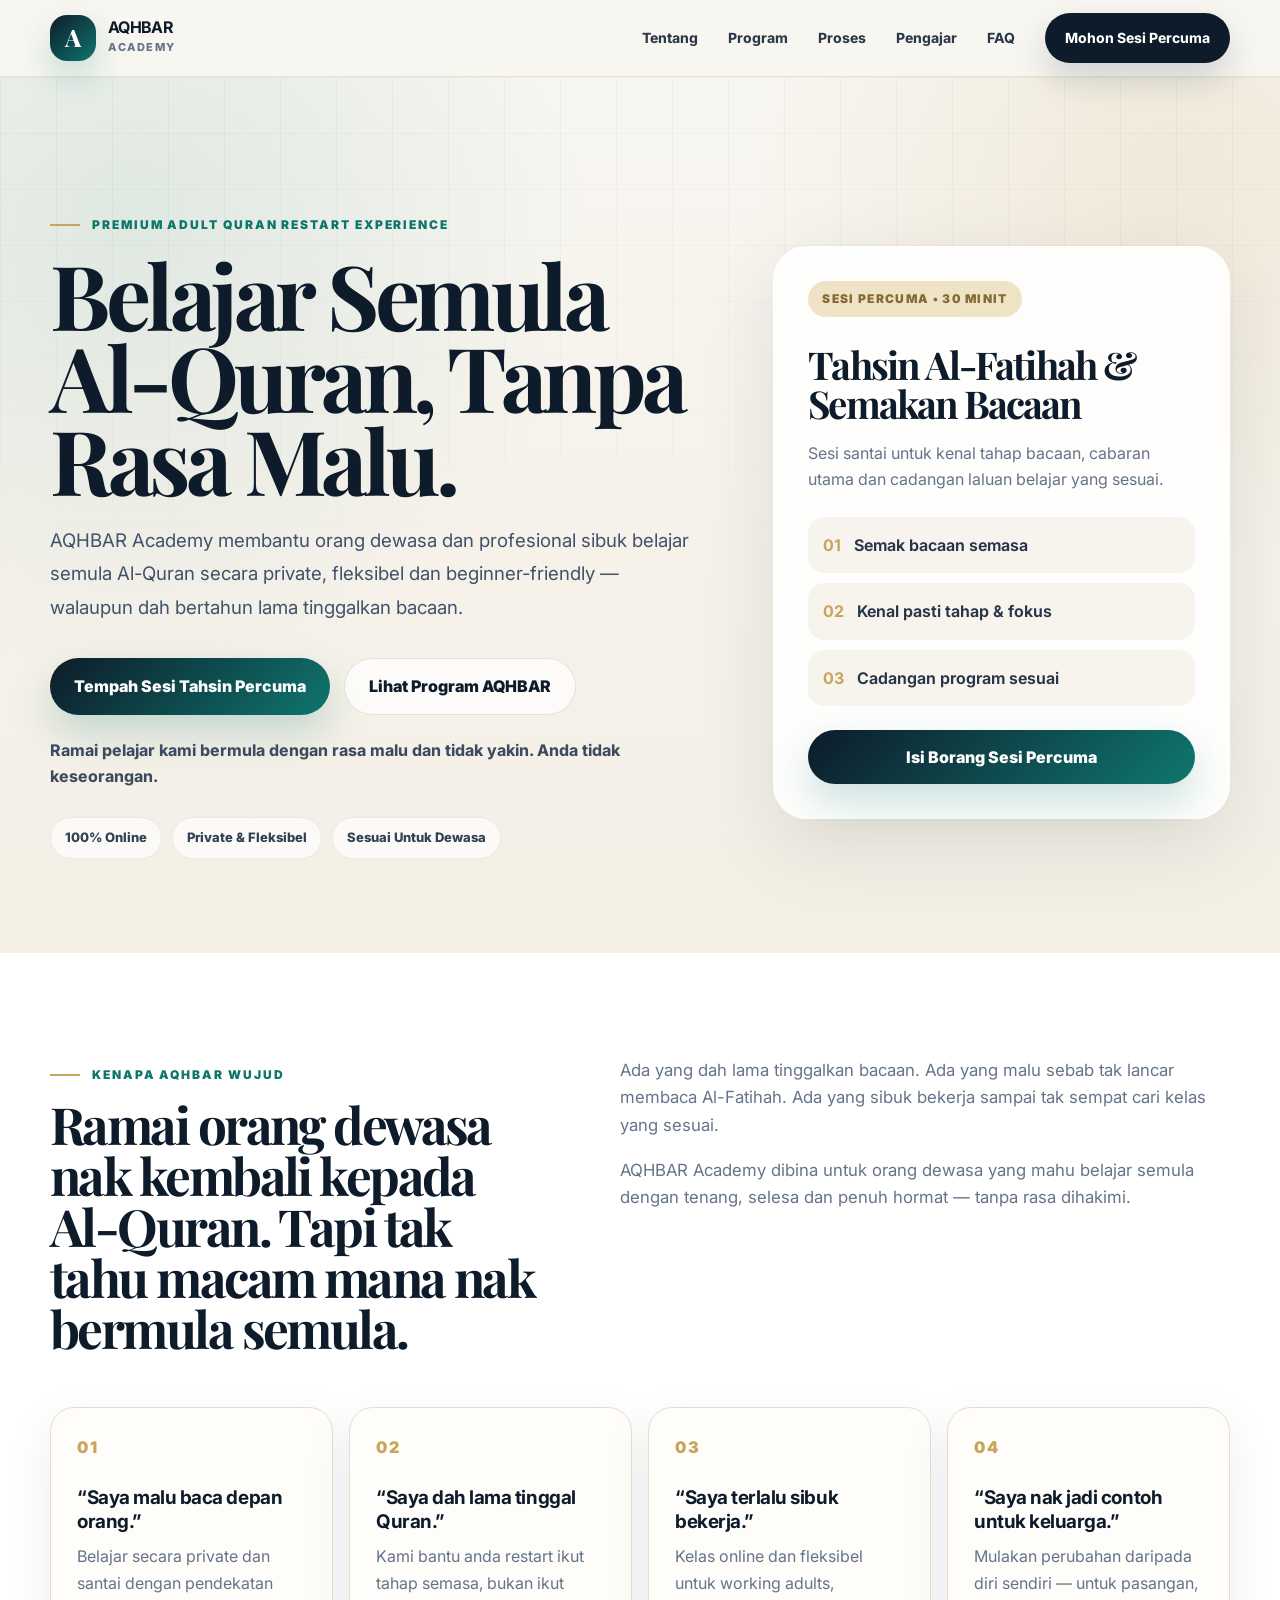
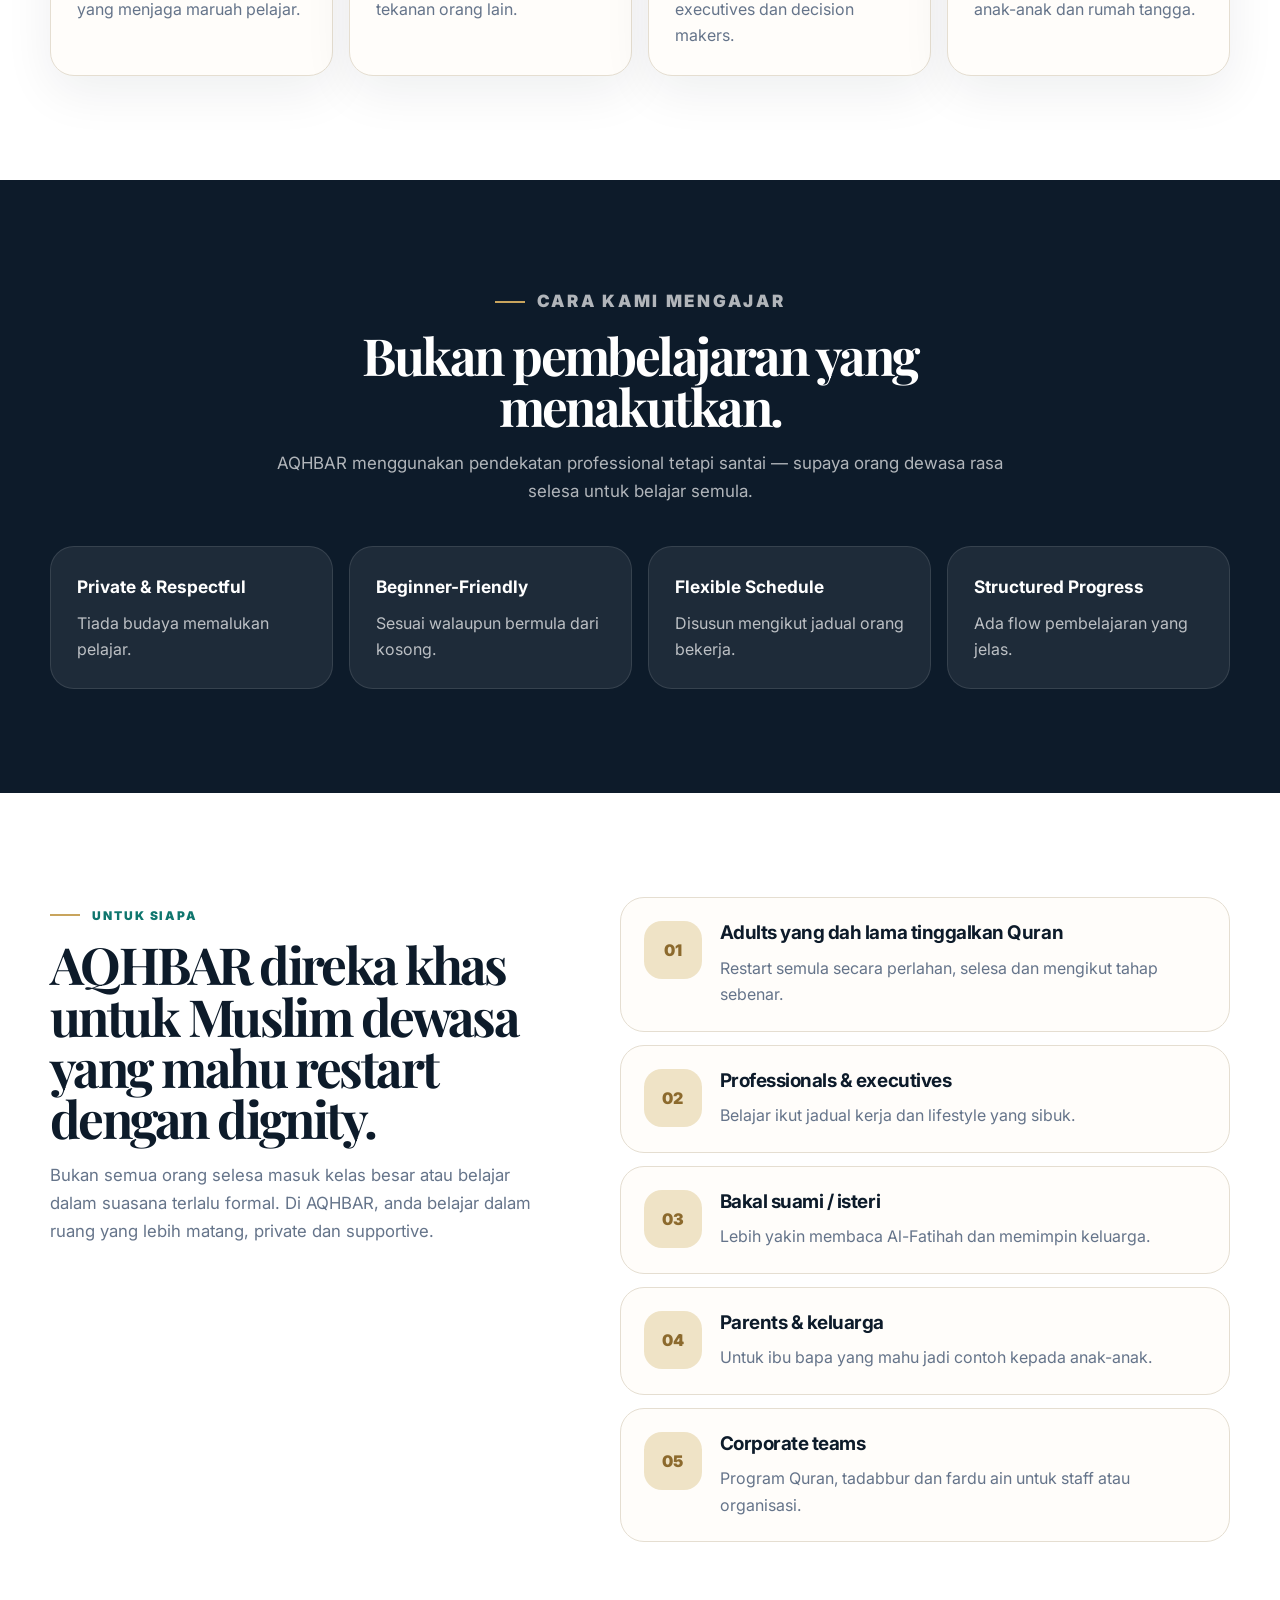
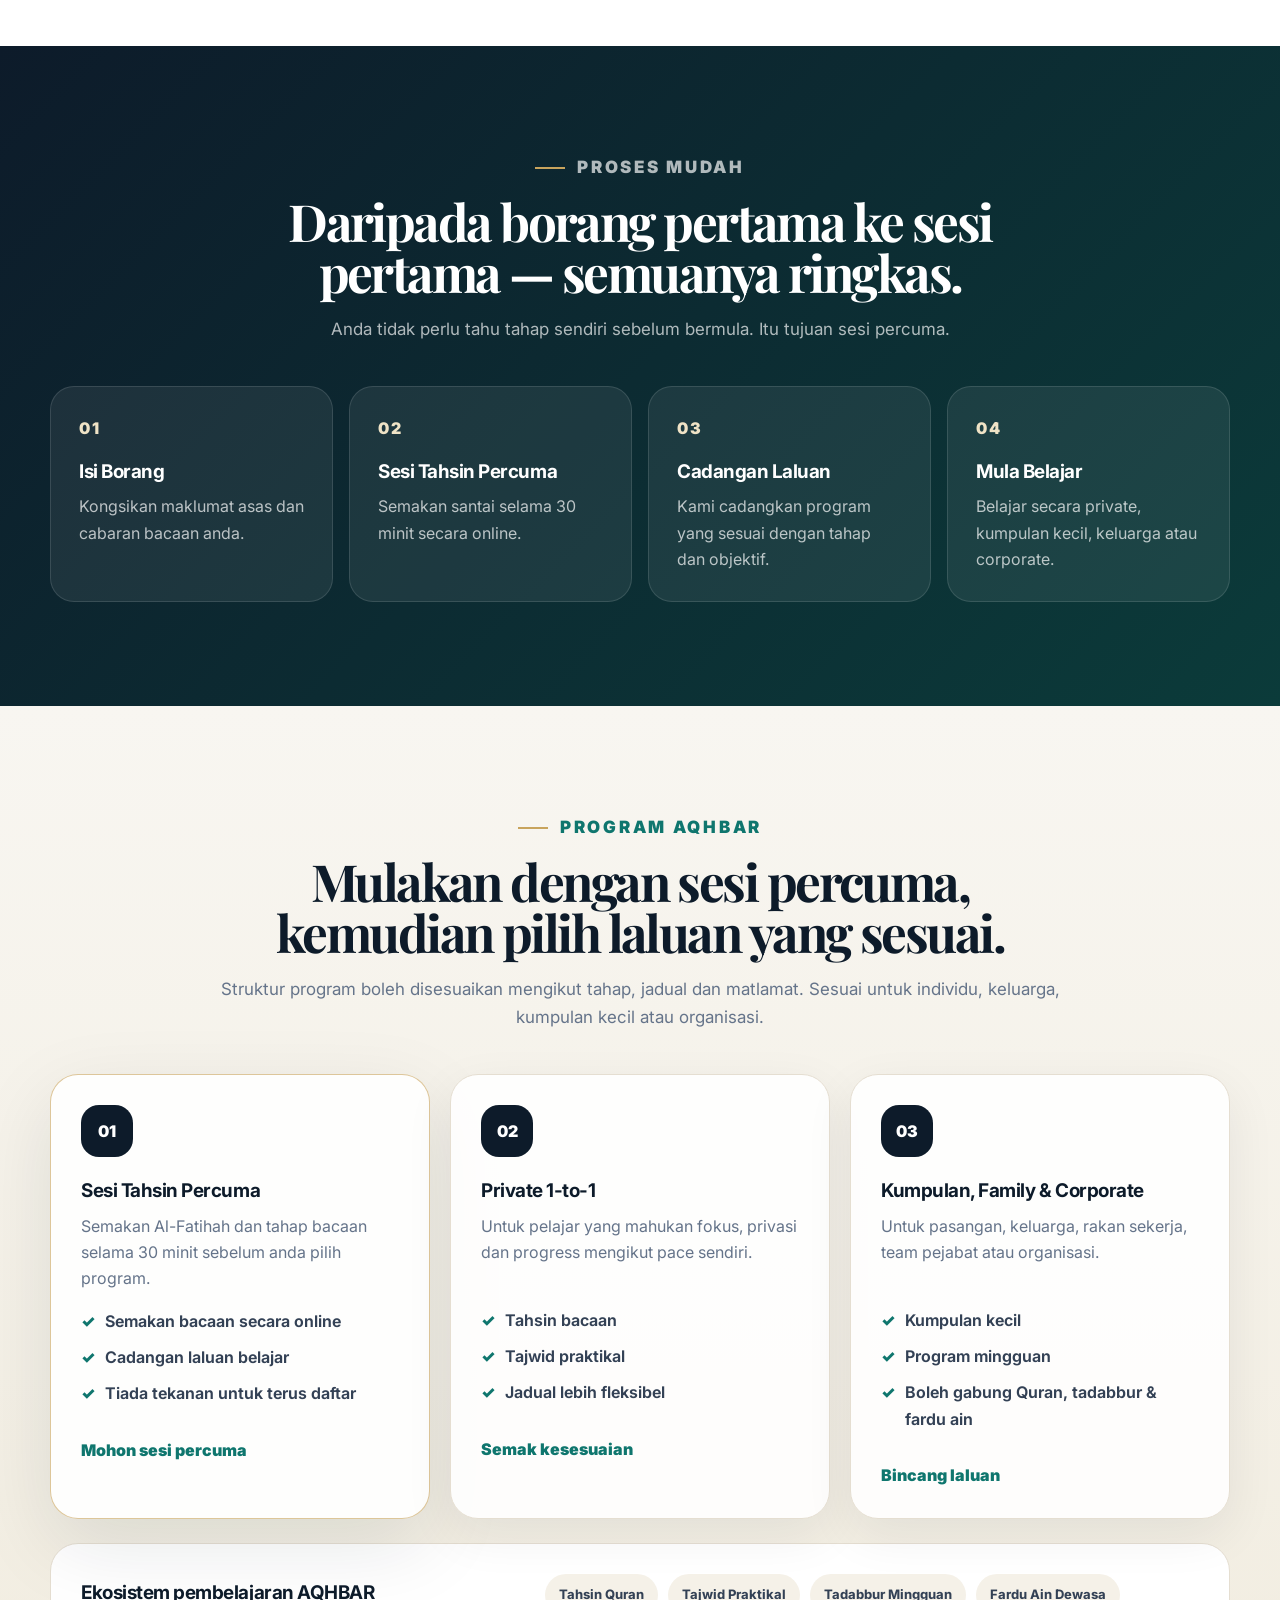
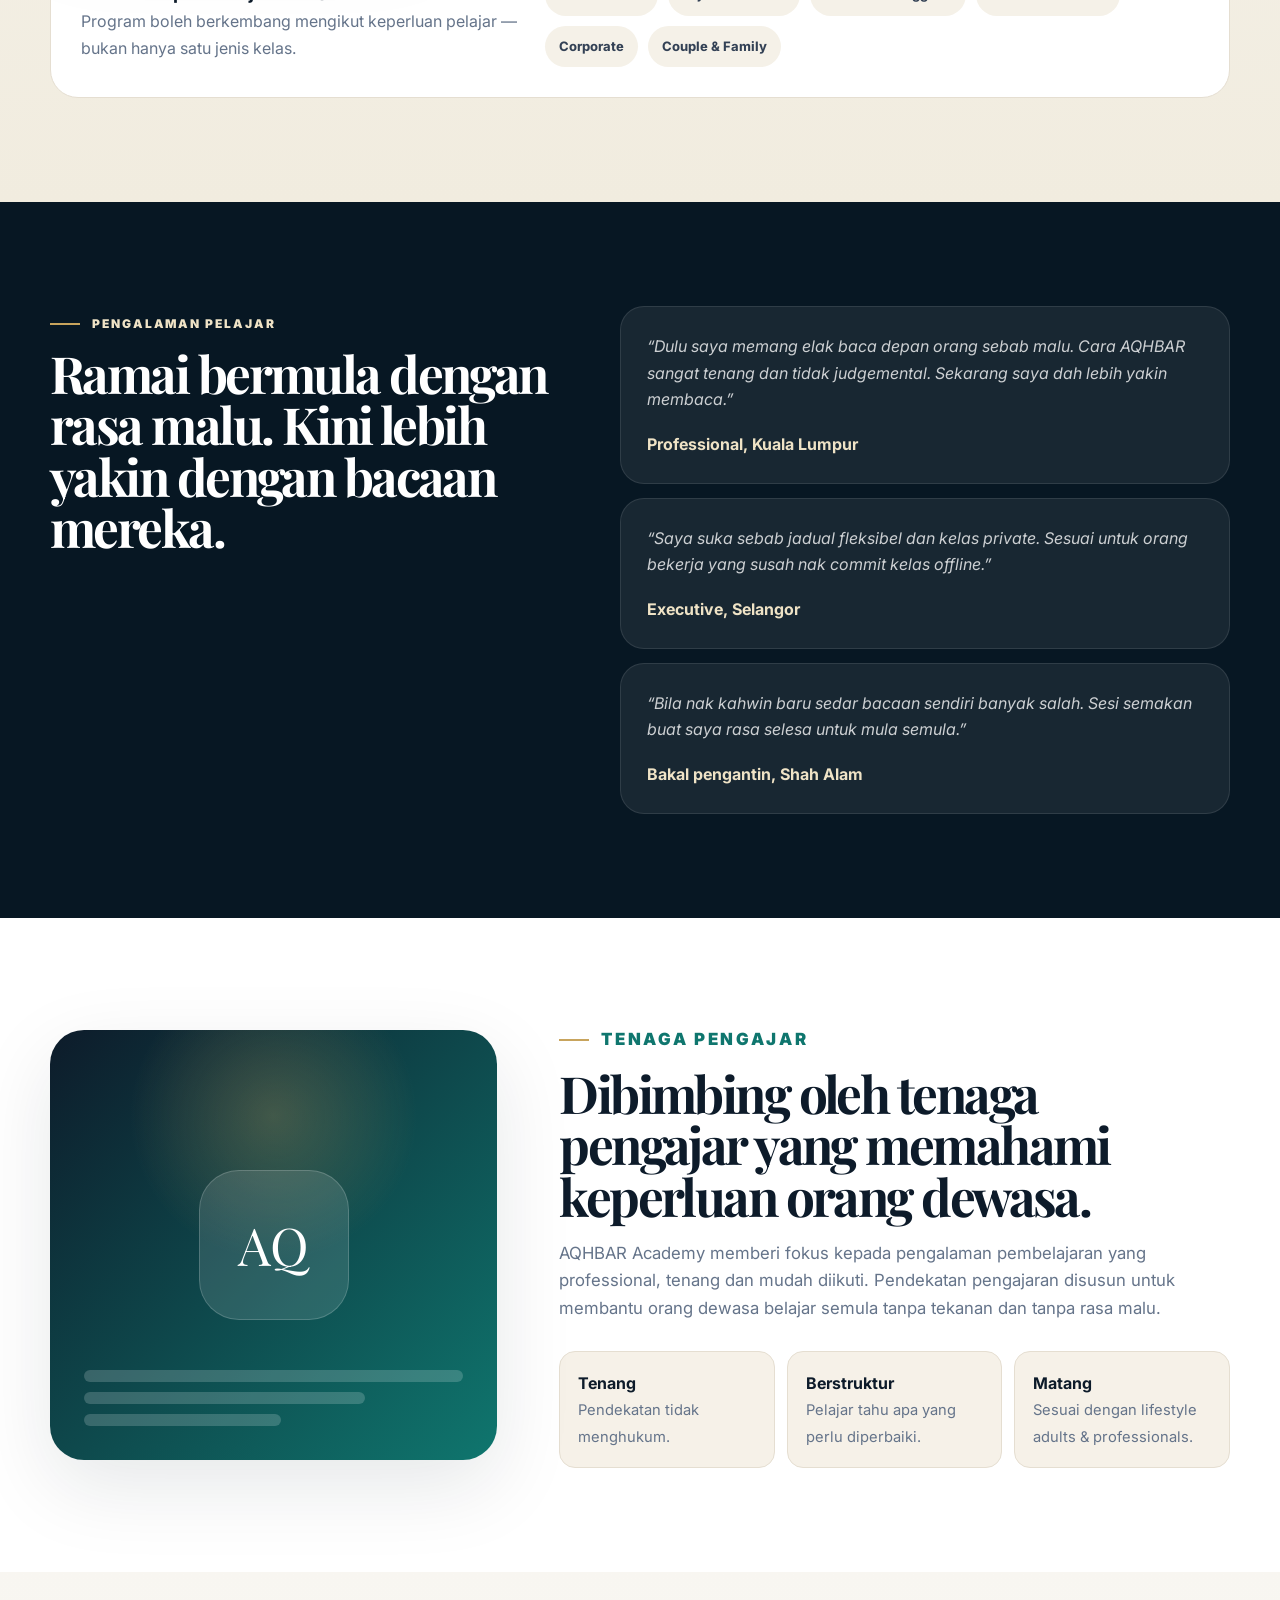
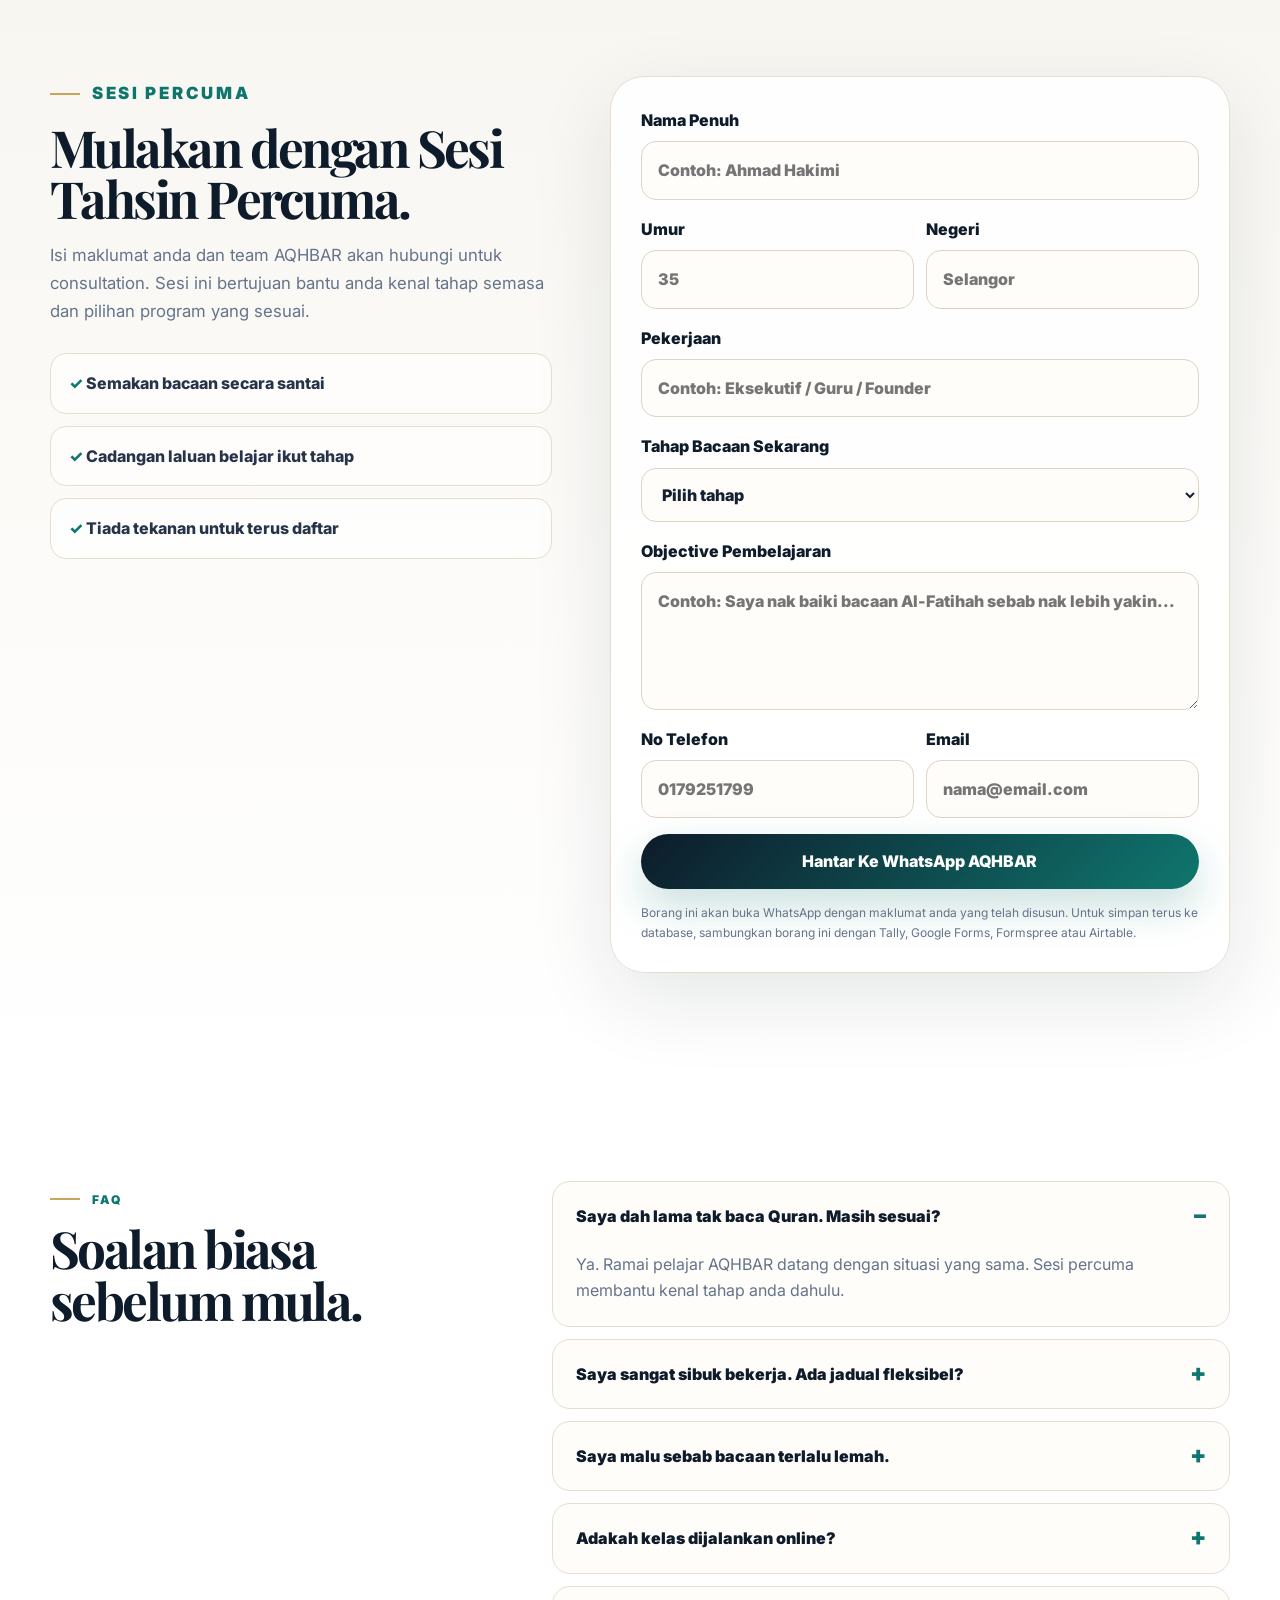
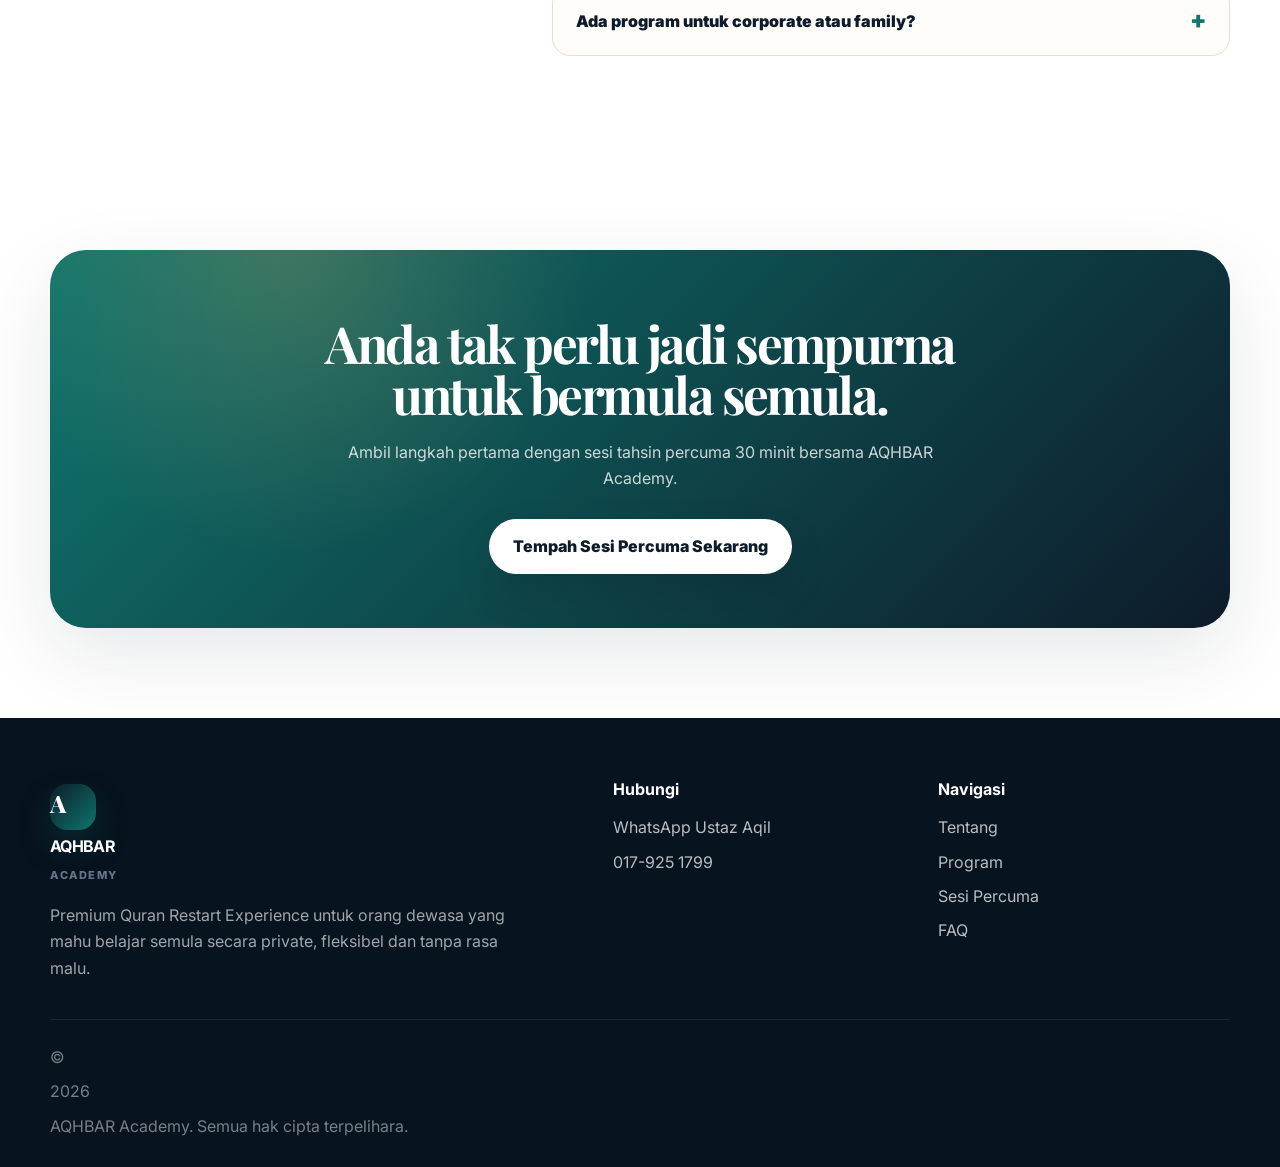
==== commit c7bfd440: "Add files via upload" ====
--- a/index.html
+++ b/index.html
@@ -3,331 +3,378 @@
 <head>
   <meta charset="UTF-8" />
   <meta name="viewport" content="width=device-width, initial-scale=1.0" />
-  <meta name="description" content="AQHBAR Academy membantu orang dewasa dan profesional sibuk belajar semula Al-Quran secara private, fleksibel dan tanpa rasa malu. Tempah sesi tahsin percuma 30 minit." />
-  <meta name="theme-color" content="#0D1B2A" />
+  <meta name="description" content="AQHBAR Academy membantu orang dewasa dan profesional sibuk belajar semula Al-Quran secara private, fleksibel dan tanpa rasa malu." />
+  <meta name="theme-color" content="#0d1b2a" />
   <title>AQHBAR Academy | Belajar Semula Al-Quran Tanpa Rasa Malu</title>
   <link rel="preconnect" href="https://fonts.googleapis.com" />
   <link rel="preconnect" href="https://fonts.gstatic.com" crossorigin />
-  <link href="https://fonts.googleapis.com/css2?family=DM+Serif+Display:ital@0;1&family=Inter:wght@400;500;600;700;800;900&display=swap" rel="stylesheet" />
+  <link href="https://fonts.googleapis.com/css2?family=Inter:wght@400;500;600;700;800&family=Playfair+Display:wght@700;800&display=swap" rel="stylesheet" />
   <link rel="stylesheet" href="styles.css" />
 </head>
 <body>
-  <div class="site-shell">
-    <header class="site-header" id="top">
-      <nav class="nav container" aria-label="Navigasi utama">
-        <a class="brand" href="#top" aria-label="AQHBAR Academy">
+  <header class="site-header" id="top">
+    <nav class="nav container" aria-label="Navigasi utama">
+      <a class="brand" href="#top" aria-label="AQHBAR Academy">
+        <span class="brand-mark">A</span>
+        <span class="brand-text"><strong>AQHBAR</strong><small>Academy</small></span>
+      </a>
+
+      <button class="nav-toggle" type="button" aria-label="Buka menu" aria-expanded="false" data-nav-toggle>
+        <span></span><span></span><span></span>
+      </button>
+
+      <div class="nav-links" data-nav-links>
+        <a href="#tentang">Tentang</a>
+        <a href="#program">Program</a>
+        <a href="#proses">Proses</a>
+        <a href="#pengajar">Pengajar</a>
+        <a href="#faq">FAQ</a>
+        <a class="nav-cta" href="#sesi-percuma">Mohon Sesi Percuma</a>
+      </div>
+    </nav>
+  </header>
+
+  <main>
+    <section class="hero section-hero">
+      <div class="container hero-grid">
+        <div class="hero-copy">
+          <p class="eyebrow">Premium adult Quran restart experience</p>
+          <h1>Belajar Semula Al-Quran, Tanpa Rasa Malu.</h1>
+          <p class="hero-lead">AQHBAR Academy membantu orang dewasa dan profesional sibuk belajar semula Al-Quran secara private, fleksibel dan beginner-friendly — walaupun dah bertahun lama tinggalkan bacaan.</p>
+
+          <div class="hero-actions">
+            <a class="btn btn-primary" href="#sesi-percuma">Tempah Sesi Tahsin Percuma</a>
+            <a class="btn btn-ghost" href="#program">Lihat Program AQHBAR</a>
+          </div>
+
+          <p class="reassurance">Ramai pelajar kami bermula dengan rasa malu dan tidak yakin. Anda tidak keseorangan.</p>
+
+          <div class="trust-strip" aria-label="Kelebihan utama AQHBAR Academy">
+            <span>100% Online</span>
+            <span>Private & Fleksibel</span>
+            <span>Sesuai Untuk Dewasa</span>
+          </div>
+        </div>
+
+        <aside class="hero-panel" aria-label="Sesi Tahsin Percuma">
+          <div class="panel-kicker">Sesi Percuma • 30 Minit</div>
+          <h2>Tahsin Al-Fatihah & Semakan Bacaan</h2>
+          <p>Sesi santai untuk kenal tahap bacaan, cabaran utama dan cadangan laluan belajar yang sesuai.</p>
+          <div class="panel-steps">
+            <div><strong>01</strong><span>Semak bacaan semasa</span></div>
+            <div><strong>02</strong><span>Kenal pasti tahap & fokus</span></div>
+            <div><strong>03</strong><span>Cadangan program sesuai</span></div>
+          </div>
+          <a class="btn btn-primary full" href="#sesi-percuma">Isi Borang Sesi Percuma</a>
+        </aside>
+      </div>
+    </section>
+
+    <section class="section section-white" id="tentang">
+      <div class="container split intro-split">
+        <div>
+          <p class="eyebrow">Kenapa AQHBAR wujud</p>
+          <h2>Ramai orang dewasa nak kembali kepada Al-Quran. Tapi tak tahu macam mana nak bermula semula.</h2>
+        </div>
+        <div class="copy-block">
+          <p>Ada yang dah lama tinggalkan bacaan. Ada yang malu sebab tak lancar membaca Al-Fatihah. Ada yang sibuk bekerja sampai tak sempat cari kelas yang sesuai.</p>
+          <p>AQHBAR Academy dibina untuk orang dewasa yang mahu belajar semula dengan tenang, selesa dan penuh hormat — tanpa rasa dihakimi.</p>
+        </div>
+      </div>
+
+      <div class="container pain-grid">
+        <article class="soft-card">
+          <span class="card-tag">01</span>
+          <h3>“Saya malu baca depan orang.”</h3>
+          <p>Belajar secara private dan santai dengan pendekatan yang menjaga maruah pelajar.</p>
+        </article>
+        <article class="soft-card">
+          <span class="card-tag">02</span>
+          <h3>“Saya dah lama tinggal Quran.”</h3>
+          <p>Kami bantu anda restart ikut tahap semasa, bukan ikut tekanan orang lain.</p>
+        </article>
+        <article class="soft-card">
+          <span class="card-tag">03</span>
+          <h3>“Saya terlalu sibuk bekerja.”</h3>
+          <p>Kelas online dan fleksibel untuk working adults, executives dan decision makers.</p>
+        </article>
+        <article class="soft-card">
+          <span class="card-tag">04</span>
+          <h3>“Saya nak jadi contoh untuk keluarga.”</h3>
+          <p>Mulakan perubahan daripada diri sendiri — untuk pasangan, anak-anak dan rumah tangga.</p>
+        </article>
+      </div>
+    </section>
+
+    <section class="section safe-section">
+      <div class="container center-heading narrow">
+        <p class="eyebrow center">Cara kami mengajar</p>
+        <h2>Bukan pembelajaran yang menakutkan.</h2>
+        <p>AQHBAR menggunakan pendekatan professional tetapi santai — supaya orang dewasa rasa selesa untuk belajar semula.</p>
+      </div>
+      <div class="container values-grid">
+        <article><strong>Private & Respectful</strong><span>Tiada budaya memalukan pelajar.</span></article>
+        <article><strong>Beginner-Friendly</strong><span>Sesuai walaupun bermula dari kosong.</span></article>
+        <article><strong>Flexible Schedule</strong><span>Disusun mengikut jadual orang bekerja.</span></article>
+        <article><strong>Structured Progress</strong><span>Ada flow pembelajaran yang jelas.</span></article>
+      </div>
+    </section>
+
+    <section class="section section-white">
+      <div class="container split">
+        <div class="sticky-copy">
+          <p class="eyebrow">Untuk siapa</p>
+          <h2>AQHBAR direka khas untuk Muslim dewasa yang mahu restart dengan dignity.</h2>
+          <p class="muted">Bukan semua orang selesa masuk kelas besar atau belajar dalam suasana terlalu formal. Di AQHBAR, anda belajar dalam ruang yang lebih matang, private dan supportive.</p>
+        </div>
+        <div class="audience-list">
+          <article><span>01</span><div><h3>Adults yang dah lama tinggalkan Quran</h3><p>Restart semula secara perlahan, selesa dan mengikut tahap sebenar.</p></div></article>
+          <article><span>02</span><div><h3>Professionals & executives</h3><p>Belajar ikut jadual kerja dan lifestyle yang sibuk.</p></div></article>
+          <article><span>03</span><div><h3>Bakal suami / isteri</h3><p>Lebih yakin membaca Al-Fatihah dan memimpin keluarga.</p></div></article>
+          <article><span>04</span><div><h3>Parents & keluarga</h3><p>Untuk ibu bapa yang mahu jadi contoh kepada anak-anak.</p></div></article>
+          <article><span>05</span><div><h3>Corporate teams</h3><p>Program Quran, tadabbur dan fardu ain untuk staff atau organisasi.</p></div></article>
+        </div>
+      </div>
+    </section>
+
+    <section class="section dark-section" id="proses">
+      <div class="container center-heading narrow">
+        <p class="eyebrow center invert">Proses mudah</p>
+        <h2>Daripada borang pertama ke sesi pertama — semuanya ringkas.</h2>
+        <p>Anda tidak perlu tahu tahap sendiri sebelum bermula. Itu tujuan sesi percuma.</p>
+      </div>
+      <div class="container process-grid">
+        <article><span>01</span><h3>Isi Borang</h3><p>Kongsikan maklumat asas dan cabaran bacaan anda.</p></article>
+        <article><span>02</span><h3>Sesi Tahsin Percuma</h3><p>Semakan santai selama 30 minit secara online.</p></article>
+        <article><span>03</span><h3>Cadangan Laluan</h3><p>Kami cadangkan program yang sesuai dengan tahap dan objektif.</p></article>
+        <article><span>04</span><h3>Mula Belajar</h3><p>Belajar secara private, kumpulan kecil, keluarga atau corporate.</p></article>
+      </div>
+    </section>
+
+    <section class="section section-cream" id="program">
+      <div class="container center-heading wide">
+        <p class="eyebrow center">Program AQHBAR</p>
+        <h2>Mulakan dengan sesi percuma, kemudian pilih laluan yang sesuai.</h2>
+        <p>Struktur program boleh disesuaikan mengikut tahap, jadual dan matlamat. Sesuai untuk individu, keluarga, kumpulan kecil atau organisasi.</p>
+      </div>
+
+      <div class="container program-grid">
+        <article class="program-card featured-program">
+          <div class="program-icon">01</div>
+          <h3>Sesi Tahsin Percuma</h3>
+          <p>Semakan Al-Fatihah dan tahap bacaan selama 30 minit sebelum anda pilih program.</p>
+          <ul>
+            <li>Semakan bacaan secara online</li>
+            <li>Cadangan laluan belajar</li>
+            <li>Tiada tekanan untuk terus daftar</li>
+          </ul>
+          <a href="#sesi-percuma">Mohon sesi percuma</a>
+        </article>
+        <article class="program-card">
+          <div class="program-icon">02</div>
+          <h3>Private 1-to-1</h3>
+          <p>Untuk pelajar yang mahukan fokus, privasi dan progress mengikut pace sendiri.</p>
+          <ul>
+            <li>Tahsin bacaan</li>
+            <li>Tajwid praktikal</li>
+            <li>Jadual lebih fleksibel</li>
+          </ul>
+          <a href="#sesi-percuma">Semak kesesuaian</a>
+        </article>
+        <article class="program-card">
+          <div class="program-icon">03</div>
+          <h3>Kumpulan, Family & Corporate</h3>
+          <p>Untuk pasangan, keluarga, rakan sekerja, team pejabat atau organisasi.</p>
+          <ul>
+            <li>Kumpulan kecil</li>
+            <li>Program mingguan</li>
+            <li>Boleh gabung Quran, tadabbur & fardu ain</li>
+          </ul>
+          <a href="#sesi-percuma">Bincang laluan</a>
+        </article>
+      </div>
+
+      <div class="container ecosystem">
+        <div>
+          <h3>Ekosistem pembelajaran AQHBAR</h3>
+          <p>Program boleh berkembang mengikut keperluan pelajar — bukan hanya satu jenis kelas.</p>
+        </div>
+        <div class="pill-list">
+          <span>Tahsin Quran</span>
+          <span>Tajwid Praktikal</span>
+          <span>Tadabbur Mingguan</span>
+          <span>Fardu Ain Dewasa</span>
+          <span>Corporate</span>
+          <span>Couple & Family</span>
+        </div>
+      </div>
+    </section>
+
+    <section class="section testimonials-section" id="testimoni">
+      <div class="container split">
+        <div>
+          <p class="eyebrow invert">Pengalaman pelajar</p>
+          <h2>Ramai bermula dengan rasa malu. Kini lebih yakin dengan bacaan mereka.</h2>
+        </div>
+        <div class="testimonial-grid">
+          <article class="testimonial-card">
+            <p>“Dulu saya memang elak baca depan orang sebab malu. Cara AQHBAR sangat tenang dan tidak judgemental. Sekarang saya dah lebih yakin membaca.”</p>
+            <strong>Professional, Kuala Lumpur</strong>
+          </article>
+          <article class="testimonial-card">
+            <p>“Saya suka sebab jadual fleksibel dan kelas private. Sesuai untuk orang bekerja yang susah nak commit kelas offline.”</p>
+            <strong>Executive, Selangor</strong>
+          </article>
+          <article class="testimonial-card">
+            <p>“Bila nak kahwin baru sedar bacaan sendiri banyak salah. Sesi semakan buat saya rasa selesa untuk mula semula.”</p>
+            <strong>Bakal pengantin, Shah Alam</strong>
+          </article>
+        </div>
+      </div>
+    </section>
+
+    <section class="section section-white" id="pengajar">
+      <div class="container teacher-layout">
+        <div class="teacher-visual" aria-label="Ruang gambar tenaga pengajar">
+          <div class="teacher-avatar">AQ</div>
+          <div class="teacher-lines">
+            <span></span><span></span><span></span>
+          </div>
+        </div>
+        <div class="teacher-copy">
+          <p class="eyebrow">Tenaga pengajar</p>
+          <h2>Dibimbing oleh tenaga pengajar yang memahami keperluan orang dewasa.</h2>
+          <p>AQHBAR Academy memberi fokus kepada pengalaman pembelajaran yang professional, tenang dan mudah diikuti. Pendekatan pengajaran disusun untuk membantu orang dewasa belajar semula tanpa tekanan dan tanpa rasa malu.</p>
+          <div class="teacher-points">
+            <div><strong>Tenang</strong><span>Pendekatan tidak menghukum.</span></div>
+            <div><strong>Berstruktur</strong><span>Pelajar tahu apa yang perlu diperbaiki.</span></div>
+            <div><strong>Matang</strong><span>Sesuai dengan lifestyle adults & professionals.</span></div>
+          </div>
+        </div>
+      </div>
+    </section>
+
+    <section class="section form-section" id="sesi-percuma">
+      <div class="container form-layout">
+        <div class="form-intro">
+          <p class="eyebrow">Sesi percuma</p>
+          <h2>Mulakan dengan Sesi Tahsin Percuma.</h2>
+          <p>Isi maklumat anda dan team AQHBAR akan hubungi untuk consultation. Sesi ini bertujuan bantu anda kenal tahap semasa dan pilihan program yang sesuai.</p>
+          <div class="benefit-list">
+            <div>Semakan bacaan secara santai</div>
+            <div>Cadangan laluan belajar ikut tahap</div>
+            <div>Tiada tekanan untuk terus daftar</div>
+          </div>
+        </div>
+
+        <form class="lead-form" data-lead-form>
+          <label>Nama Penuh
+            <input type="text" name="nama" placeholder="Contoh: Ahmad Hakimi" required />
+          </label>
+          <div class="form-row">
+            <label>Umur
+              <input type="number" name="umur" placeholder="35" min="12" required />
+            </label>
+            <label>Negeri
+              <input type="text" name="negeri" placeholder="Selangor" required />
+            </label>
+          </div>
+          <label>Pekerjaan
+            <input type="text" name="pekerjaan" placeholder="Contoh: Eksekutif / Guru / Founder" />
+          </label>
+          <label>Tahap Bacaan Sekarang
+            <select name="tahap" required>
+              <option value="">Pilih tahap</option>
+              <option>Belum boleh membaca</option>
+              <option>Pernah belajar tapi dah lama tinggal</option>
+              <option>Boleh baca tapi tidak lancar</option>
+              <option>Nak baiki tajwid / tahsin</option>
+              <option>Nak belajar fardu ain / tadabbur</option>
+            </select>
+          </label>
+          <label>Objective Pembelajaran
+            <textarea name="objektif" rows="4" placeholder="Contoh: Saya nak baiki bacaan Al-Fatihah sebab nak lebih yakin..."></textarea>
+          </label>
+          <div class="form-row">
+            <label>No Telefon
+              <input type="tel" name="telefon" placeholder="0179251799" required />
+            </label>
+            <label>Email
+              <input type="email" name="email" placeholder="nama@email.com" />
+            </label>
+          </div>
+          <button class="btn btn-primary full" type="submit">Hantar Ke WhatsApp AQHBAR</button>
+          <p class="form-note">Borang ini akan buka WhatsApp dengan maklumat anda yang telah disusun. Untuk simpan terus ke database, sambungkan borang ini dengan Tally, Google Forms, Formspree atau Airtable.</p>
+        </form>
+      </div>
+    </section>
+
+    <section class="section section-white" id="faq">
+      <div class="container faq-layout">
+        <div>
+          <p class="eyebrow">FAQ</p>
+          <h2>Soalan biasa sebelum mula.</h2>
+        </div>
+        <div class="faq-list">
+          <details open>
+            <summary>Saya dah lama tak baca Quran. Masih sesuai?</summary>
+            <p>Ya. Ramai pelajar AQHBAR datang dengan situasi yang sama. Sesi percuma membantu kenal tahap anda dahulu.</p>
+          </details>
+          <details>
+            <summary>Saya sangat sibuk bekerja. Ada jadual fleksibel?</summary>
+            <p>Ya. Kelas boleh disusun mengikut kesesuaian jadual, tertakluk kepada availability tenaga pengajar.</p>
+          </details>
+          <details>
+            <summary>Saya malu sebab bacaan terlalu lemah.</summary>
+            <p>Itu antara sebab AQHBAR wujud. Pendekatan kami private, respectful dan tidak judgemental.</p>
+          </details>
+          <details>
+            <summary>Adakah kelas dijalankan online?</summary>
+            <p>Ya. Kelas dijalankan secara online supaya lebih fleksibel untuk orang dewasa dan profesional.</p>
+          </details>
+          <details>
+            <summary>Ada program untuk corporate atau family?</summary>
+            <p>Ya. AQHBAR boleh bincang program khas untuk keluarga, kumpulan kecil, pejabat atau organisasi.</p>
+          </details>
+        </div>
+      </div>
+    </section>
+
+    <section class="final-cta">
+      <div class="container final-panel">
+        <h2>Anda tak perlu jadi sempurna untuk bermula semula.</h2>
+        <p>Ambil langkah pertama dengan sesi tahsin percuma 30 minit bersama AQHBAR Academy.</p>
+        <a class="btn btn-light" href="#sesi-percuma">Tempah Sesi Percuma Sekarang</a>
+      </div>
+    </section>
+  </main>
+
+  <footer class="footer">
+    <div class="container footer-grid">
+      <div>
+        <a class="brand footer-brand" href="#top">
           <span class="brand-mark">A</span>
-          <span class="brand-text">
-            <strong>AQHBAR</strong>
-            <small>Academy</small>
-          </span>
+          <span class="brand-text"><strong>AQHBAR</strong><small>Academy</small></span>
         </a>
-
-        <button class="nav-toggle" type="button" aria-label="Buka menu" aria-expanded="false">
-          <span></span><span></span><span></span>
-        </button>
-
-        <div class="nav-links" data-nav-links>
-          <a href="#tentang">Tentang</a>
-          <a href="#program">Program</a>
-          <a href="#proses">Proses</a>
-          <a href="#testimoni">Testimoni</a>
-          <a href="#faq">FAQ</a>
-          <a class="nav-cta" href="#sesi-percuma">Mohon Sesi Percuma</a>
-        </div>
-      </nav>
-    </header>
-
-    <main>
-      <section class="hero section-pad">
-        <div class="container hero-grid">
-          <div class="hero-copy">
-            <span class="eyebrow">Premium Adult Quran Restart Experience</span>
-            <h1>Belajar Semula Al-Quran, Tanpa Rasa Malu.</h1>
-            <p class="hero-lead">AQHBAR Academy membantu orang dewasa dan profesional sibuk belajar semula Al-Quran secara private, fleksibel dan beginner-friendly — walaupun dah bertahun lama tinggalkan bacaan.</p>
-            <div class="hero-actions">
-              <a class="btn btn-primary" href="#sesi-percuma">Tempah Sesi Tahsin Percuma</a>
-              <a class="btn btn-secondary" href="#program">Lihat Program AQHBAR</a>
-            </div>
-            <p class="comfort-line">Ramai pelajar kami bermula dengan rasa malu dan tidak yakin. Anda tidak keseorangan.</p>
-            <div class="trust-row" aria-label="Kelebihan AQHBAR Academy">
-              <span>100% online & fleksibel</span>
-              <span>Sesuai untuk dewasa</span>
-              <span>Private & small group</span>
-              <span>Tanpa judgement</span>
-            </div>
-          </div>
-
-          <div class="hero-card" aria-label="Sesi tahsin percuma AQHBAR Academy">
-            <div class="card-glow"></div>
-            <div class="assessment-card">
-              <span class="mini-label">Sesi Percuma</span>
-              <h2>Tahsin Al-Fatihah & Semakan Bacaan</h2>
-              <p>30 minit sesi santai untuk kenal tahap bacaan, cabaran utama dan cadangan program yang sesuai.</p>
-              <div class="assessment-list">
-                <div><strong>01</strong><span>Semak bacaan semasa</span></div>
-                <div><strong>02</strong><span>Kenal pasti tahap & fokus</span></div>
-                <div><strong>03</strong><span>Cadangan program sesuai</span></div>
-              </div>
-              <a class="btn btn-primary full" href="#sesi-percuma">Isi Borang Sesi Percuma</a>
-            </div>
-            <div class="floating-note note-1">Private</div>
-            <div class="floating-note note-2">Santai</div>
-            <div class="floating-note note-3">Flexible</div>
-          </div>
-        </div>
-      </section>
-
-      <section class="pain section-pad-small" id="tentang">
-        <div class="container two-col">
-          <div>
-            <span class="eyebrow">Kenapa AQHBAR Wujud</span>
-            <h2>Ramai orang dewasa nak kembali kepada Al-Quran. Tapi tak tahu macam mana nak bermula semula.</h2>
-          </div>
-          <div class="text-block">
-            <p>Ada yang dah lama tinggalkan bacaan. Ada yang malu sebab tak lancar membaca Al-Fatihah. Ada yang sibuk bekerja sampai tak sempat cari kelas yang sesuai.</p>
-            <p>AQHBAR Academy dibina khas untuk golongan dewasa yang mahu belajar semula dengan tenang, selesa dan penuh hormat.</p>
-          </div>
-        </div>
-        <div class="container pain-grid">
-          <article class="soft-card"><strong>“Saya malu baca depan orang.”</strong><p>Belajar secara private dan santai tanpa tekanan.</p></article>
-          <article class="soft-card"><strong>“Saya dah lama tak pegang Quran.”</strong><p>Kami bantu anda restart ikut tahap semasa.</p></article>
-          <article class="soft-card"><strong>“Saya sibuk bekerja.”</strong><p>Jadual fleksibel untuk working adults & professionals.</p></article>
-          <article class="soft-card"><strong>“Saya nak jadi contoh untuk keluarga.”</strong><p>Mulakan perubahan daripada diri sendiri.</p></article>
-        </div>
-      </section>
-
-      <section class="safe section-pad">
-        <div class="container split-section">
-          <div class="section-heading">
-            <span class="eyebrow">Suasana Pembelajaran</span>
-            <h2>Bukan pembelajaran yang menakutkan.</h2>
-            <p>AQHBAR menggunakan pendekatan professional tetapi santai — supaya orang dewasa rasa selesa untuk belajar semula.</p>
-          </div>
-          <div class="feature-list">
-            <div><span>✓</span><strong>Private & Respectful</strong><p>Tiada budaya memalukan pelajar.</p></div>
-            <div><span>✓</span><strong>Beginner-Friendly</strong><p>Sesuai walaupun bermula dari kosong.</p></div>
-            <div><span>✓</span><strong>Flexible Schedule</strong><p>Sesuai dengan jadual kerja dan komitmen keluarga.</p></div>
-            <div><span>✓</span><strong>Structured Learning</strong><p>Ada flow pembelajaran yang jelas dan mudah ikut.</p></div>
-          </div>
-        </div>
-      </section>
-
-      <section class="audience section-pad-small">
-        <div class="container section-heading centered">
-          <span class="eyebrow">Untuk Siapa</span>
-          <h2>AQHBAR direka untuk mereka yang mahu restart dengan dignity.</h2>
-        </div>
-        <div class="container audience-grid">
-          <article><span>01</span><h3>Adults Yang Dah Lama Tinggalkan Quran</h3><p>Restart semula secara perlahan dan selesa.</p></article>
-          <article><span>02</span><h3>Professionals & Executives</h3><p>Belajar ikut jadual kerja dan lifestyle sibuk.</p></article>
-          <article><span>03</span><h3>Bakal Suami / Isteri</h3><p>Lebih yakin membaca Al-Fatihah dan Al-Quran.</p></article>
-          <article><span>04</span><h3>Parents</h3><p>Mahu jadi contoh kepada anak-anak di rumah.</p></article>
-          <article><span>05</span><h3>Corporate Teams</h3><p>Program Quran & Fardu Ain untuk organisasi.</p></article>
-          <article><span>06</span><h3>Adults Yang Mahu Upgrade Diri</h3><p>Tajwid, tahsin, tadabbur dan fardu ain.</p></article>
-        </div>
-      </section>
-
-      <section class="process section-pad" id="proses">
-        <div class="container section-heading centered light">
-          <span class="eyebrow">Cara Bermula</span>
-          <h2>Proses yang mudah & tidak serabut.</h2>
-          <p>Dari borang ringkas ke consultation — semua direka supaya anda rasa selesa dari langkah pertama.</p>
-        </div>
-        <div class="container steps">
-          <article class="step-card"><span>01</span><h3>Isi Borang Sesi Percuma</h3><p>Nama, umur, pekerjaan dan tahap bacaan semasa.</p></article>
-          <article class="step-card"><span>02</span><h3>Sesi Tahsin 30 Minit</h3><p>Semakan bacaan secara santai bersama tenaga pengajar.</p></article>
-          <article class="step-card"><span>03</span><h3>Dapat Cadangan Program</h3><p>Kami bantu pilih program yang paling sesuai dengan tahap anda.</p></article>
-          <article class="step-card"><span>04</span><h3>Mulakan Pembelajaran</h3><p>Secara online, private dan fleksibel.</p></article>
-        </div>
-      </section>
-
-      <section class="programs section-pad" id="program">
-        <div class="container two-col">
-          <div>
-            <span class="eyebrow">Ekosistem AQHBAR</span>
-            <h2>Lebih daripada sekadar kelas mengaji.</h2>
-            <p class="section-copy">AQHBAR boleh berkembang sebagai learning ecosystem untuk orang dewasa: bacaan Quran, tajwid, fardu ain, tadabbur, keluarga dan corporate.</p>
-          </div>
-          <div class="program-grid">
-            <article><h3>Tahsin & Bacaan Quran</h3><p>Untuk kelancaran dan keyakinan membaca.</p></article>
-            <article><h3>Tajwid Praktikal</h3><p>Belajar hukum tajwid yang terus boleh diamalkan.</p></article>
-            <article><h3>Fardu Ain Dewasa</h3><p>Khusus untuk Muslim dewasa yang mahu memperbaiki asas agama.</p></article>
-            <article><h3>Tadabbur Mingguan</h3><p>Sesi santai memahami makna dan penghayatan Al-Quran.</p></article>
-            <article><h3>Corporate Program</h3><p>Program mingguan untuk syarikat dan organisasi.</p></article>
-            <article><h3>Family & Couple Sessions</h3><p>Belajar bersama pasangan atau keluarga.</p></article>
-          </div>
-        </div>
-      </section>
-
-      <section class="pricing section-pad-small">
-        <div class="container section-heading centered">
-          <span class="eyebrow">Pilihan Program</span>
-          <h2>Mulakan dengan sesi percuma, kemudian pilih laluan yang sesuai.</h2>
-        </div>
-        <div class="container pricing-grid">
-          <article class="price-card highlight">
-            <div class="badge">Lead Funnel Utama</div>
-            <h3>Sesi Tahsin Percuma</h3>
-            <p>Semakan Al-Fatihah dan tahap bacaan selama 30 minit.</p>
-            <div class="price">RM0 <span>/ 30 minit</span></div>
-            <ul>
-              <li>Semakan bacaan secara online</li>
-              <li>Cadangan tahap & program sesuai</li>
-              <li>Tanpa tekanan untuk terus daftar</li>
-            </ul>
-            <a class="btn btn-primary full" href="#sesi-percuma">Mohon Sesi Percuma</a>
-          </article>
-          <article class="price-card">
-            <h3>Private 1-to-1</h3>
-            <p>Untuk pelajar yang mahukan fokus dan privasi.</p>
-            <div class="price">RM250 <span>/ bulan</span></div>
-            <ul>
-              <li>4 sesi sebulan</li>
-              <li>±1 jam setiap sesi</li>
-              <li>Belajar ikut pace sendiri</li>
-            </ul>
-            <a class="btn btn-secondary full" href="https://wa.me/60179251799?text=Assalamualaikum%20Ustaz%20Aqil%2C%20saya%20berminat%20dengan%20kelas%201-to-1%20AQHBAR." target="_blank" rel="noopener">Tanya Pakej Ini</a>
-          </article>
-          <article class="price-card">
-            <h3>Kumpulan / Corporate</h3>
-            <p>Untuk keluarga, rakan sekerja, team pejabat atau organisasi.</p>
-            <div class="price">Custom <span>/ ikut keperluan</span></div>
-            <ul>
-              <li>Kumpulan kecil atau corporate</li>
-              <li>Program mingguan</li>
-              <li>Boleh gabung Quran, tajwid & fardu ain</li>
-            </ul>
-            <a class="btn btn-secondary full" href="https://wa.me/60179251799?text=Assalamualaikum%20Ustaz%20Aqil%2C%20saya%20nak%20bincang%20pakej%20corporate%20atau%20keluarga%20AQHBAR." target="_blank" rel="noopener">Bincang Custom Plan</a>
-          </article>
-        </div>
-      </section>
-
-      <section class="testimonials section-pad" id="testimoni">
-        <div class="container section-heading centered light">
-          <span class="eyebrow">Kata Pelajar</span>
-          <h2>Ramai bermula dengan rasa malu. Kini lebih yakin dengan bacaan mereka.</h2>
-        </div>
-        <div class="container testi-grid">
-          <article class="testi-card"><p>“Dulu saya memang elak baca depan orang sebab malu. Tapi cara AQHBAR sangat tenang dan tidak judgemental. Sekarang saya dah lebih yakin membaca Al-Quran.”</p><strong>Professional, Kuala Lumpur</strong></article>
-          <article class="testi-card"><p>“Saya suka sebab jadual fleksibel dan kelas private. Sangat sesuai untuk orang bekerja macam saya.”</p><strong>Engineer, Shah Alam</strong></article>
-          <article class="testi-card"><p>“Bila nak kahwin baru sedar bacaan sendiri banyak salah. AQHBAR bantu saya restart semula tanpa rasa segan.”</p><strong>Executive, Selangor</strong></article>
-        </div>
-      </section>
-
-      <section class="authority section-pad-small">
-        <div class="container authority-card">
-          <div>
-            <span class="eyebrow">Tenaga Pengajar</span>
-            <h2>Dibimbing oleh tenaga pengajar yang memahami keperluan orang dewasa.</h2>
-          </div>
-          <div>
-            <p>AQHBAR Academy memberi fokus kepada pengalaman pembelajaran yang professional, tenang dan mudah diikuti.</p>
-            <p>Pendekatan pengajaran disusun khas untuk membantu orang dewasa belajar semula tanpa tekanan dan tanpa rasa malu.</p>
-            <p class="small-note">Nota: Masukkan gambar, background, pengalaman, sijil atau kredibiliti Ustaz Aqil di bahagian ini untuk tingkatkan trust.</p>
-          </div>
-        </div>
-      </section>
-
-      <section class="lead-form section-pad" id="sesi-percuma">
-        <div class="container form-grid">
-          <div class="form-copy">
-            <span class="eyebrow">Sesi Percuma</span>
-            <h2>Mulakan dengan Sesi Tahsin Percuma.</h2>
-            <p>Isi maklumat anda dan team AQHBAR akan hubungi untuk consultation. Tiada tekanan untuk terus daftar — sesi ini bertujuan bantu anda kenal tahap semasa dan pilihan program yang sesuai.</p>
-            <div class="form-points">
-              <span>✓ Database lead untuk follow-up</span>
-              <span>✓ Qualify pelajar sebelum consultation</span>
-              <span>✓ Nampak lebih premium & serious</span>
-            </div>
-          </div>
-
-          <form class="contact-form" id="leadForm">
-            <label>Nama Penuh<input type="text" name="nama" placeholder="Contoh: Ahmad Hakimi" required /></label>
-            <div class="form-row">
-              <label>Umur<input type="number" name="umur" placeholder="35" min="13" max="90" required /></label>
-              <label>Negeri<input type="text" name="negeri" placeholder="Selangor" required /></label>
-            </div>
-            <label>Pekerjaan<input type="text" name="pekerjaan" placeholder="Contoh: Eksekutif / Guru / Founder" /></label>
-            <label>Tahap Bacaan Sekarang
-              <select name="tahap" required>
-                <option value="">Pilih tahap</option>
-                <option>Tak reti mengaji / mula dari kosong</option>
-                <option>Boleh baca tapi tak lancar</option>
-                <option>Nak baiki tajwid / tahsin</option>
-                <option>Nak belajar fardu ain</option>
-                <option>Nak join tadabbur mingguan</option>
-                <option>Nak kelas corporate / keluarga</option>
-              </select>
-            </label>
-            <label>Objective Pembelajaran<textarea name="objective" rows="4" placeholder="Contoh: Saya nak baiki bacaan Al-Fatihah sebab nak lebih yakin..." required></textarea></label>
-            <div class="form-row">
-              <label>No Telefon<input type="tel" name="telefon" placeholder="0179251799" required /></label>
-              <label>Email<input type="email" name="email" placeholder="nama@email.com" /></label>
-            </div>
-            <button class="btn btn-primary full" type="submit">Hantar Ke WhatsApp AQHBAR</button>
-            <p class="form-note">Borang ini akan buka WhatsApp dengan maklumat anda yang telah disusun.</p>
-          </form>
-        </div>
-      </section>
-
-      <section class="faq section-pad" id="faq">
-        <div class="container faq-grid">
-          <div class="section-heading">
-            <span class="eyebrow">Soalan Lazim</span>
-            <h2>FAQ</h2>
-            <p>Jawapan ringkas untuk soalan yang biasa ditanya sebelum mula kelas.</p>
-          </div>
-          <div class="faq-list">
-            <details open><summary>Saya dah lama tak baca Quran. Masih sesuai?</summary><p>Ya. Ramai pelajar AQHBAR datang dengan situasi yang sama. Kita mula dari tahap semasa anda.</p></details>
-            <details><summary>Adakah kelas dijalankan secara online?</summary><p>Ya. Semua kelas boleh dijalankan secara online supaya lebih fleksibel untuk orang bekerja.</p></details>
-            <details><summary>Saya sangat busy. Ada jadual fleksibel?</summary><p>Ya. Jadual boleh disusun berdasarkan availability, bergantung kepada kekosongan tenaga pengajar.</p></details>
-            <details><summary>Saya malu sebab bacaan terlalu lemah.</summary><p>Anda tidak keseorangan. AQHBAR dibina untuk orang dewasa yang mahu restart tanpa judgement.</p></details>
-            <details><summary>Ada pakej corporate?</summary><p>Ya. AQHBAR boleh menyediakan program khas untuk syarikat, organisasi, keluarga atau kumpulan kecil.</p></details>
-          </div>
-        </div>
-      </section>
-
-      <section class="final-cta section-pad-small">
-        <div class="container cta-panel">
-          <div>
-            <span class="eyebrow">Ambil Langkah Pertama</span>
-            <h2>Anda tak perlu jadi sempurna untuk bermula semula.</h2>
-            <p>Mulakan dengan sesi tahsin percuma 30 minit bersama AQHBAR Academy.</p>
-          </div>
-          <a class="btn btn-primary" href="#sesi-percuma">Tempah Sesi Percuma</a>
-        </div>
-      </section>
-    </main>
-
-    <footer class="footer">
-      <div class="container footer-grid">
-        <div>
-          <a class="brand footer-brand" href="#top">
-            <span class="brand-mark">A</span>
-            <span><strong>AQHBAR</strong><small>Academy</small></span>
-          </a>
-          <p>Premium Quran Restart Experience untuk orang dewasa yang mahu belajar semula secara private, fleksibel dan tanpa rasa malu.</p>
-        </div>
-        <div>
-          <strong>Hubungi</strong>
-          <a href="https://wa.me/60179251799" target="_blank" rel="noopener">WhatsApp Ustaz Aqil</a>
-          <span>017-925 1799</span>
-        </div>
-        <div>
-          <strong>Navigasi</strong>
-          <a href="#tentang">Tentang</a>
-          <a href="#program">Program</a>
-          <a href="#sesi-percuma">Sesi Percuma</a>
-          <a href="#faq">FAQ</a>
-        </div>
-      </div>
-      <div class="container footer-bottom">© <span id="year"></span> AQHBAR Academy. Semua hak cipta terpelihara.</div>
-    </footer>
-
-    <a class="mobile-cta" href="#sesi-percuma">Mohon Sesi Percuma</a>
-  </div>
-
+        <p>Premium Quran Restart Experience untuk orang dewasa yang mahu belajar semula secara private, fleksibel dan tanpa rasa malu.</p>
+      </div>
+      <div>
+        <strong>Hubungi</strong>
+        <a href="https://wa.me/60179251799" target="_blank" rel="noopener">WhatsApp Ustaz Aqil</a>
+        <span>017-925 1799</span>
+      </div>
+      <div>
+        <strong>Navigasi</strong>
+        <a href="#tentang">Tentang</a>
+        <a href="#program">Program</a>
+        <a href="#sesi-percuma">Sesi Percuma</a>
+        <a href="#faq">FAQ</a>
+      </div>
+    </div>
+    <div class="container footer-bottom">© <span id="year"></span> AQHBAR Academy. Semua hak cipta terpelihara.</div>
+  </footer>
+
+  <a class="mobile-cta" href="#sesi-percuma">Mohon Sesi Percuma</a>
   <script src="script.js"></script>
 </body>
 </html>
--- a/styles.css
+++ b/styles.css
@@ -1,237 +1,253 @@
 :root {
   --navy: #0d1b2a;
-  --navy-2: #14263a;
+  --navy-soft: #123047;
   --emerald: #0f766e;
-  --emerald-2: #0b5f59;
+  --emerald-dark: #0a5651;
   --gold: #c8a45d;
-  --gold-soft: #efe2c2;
+  --gold-soft: #efe3c6;
   --cream: #f8f6f1;
-  --paper: #fffdf8;
+  --paper: #fffdfa;
   --white: #ffffff;
-  --text: #152032;
-  --muted: #697586;
-  --line: #e8e1d4;
-  --shadow: 0 28px 80px rgba(13, 27, 42, 0.13);
-  --radius-xl: 30px;
-  --radius-lg: 22px;
+  --text: #152133;
+  --muted: #65748a;
+  --line: #e5ded1;
+  --shadow: 0 26px 80px rgba(13, 27, 42, .10);
+  --shadow-soft: 0 16px 50px rgba(13, 27, 42, .07);
+  --radius-xl: 34px;
+  --radius-lg: 24px;
   --radius-md: 16px;
-  --container: 1160px;
-  --serif: 'DM Serif Display', Georgia, serif;
-  --sans: 'Inter', system-ui, -apple-system, BlinkMacSystemFont, 'Segoe UI', sans-serif;
+  --container: 1180px;
 }
 
 * { box-sizing: border-box; }
 html { scroll-behavior: smooth; }
 body {
   margin: 0;
-  font-family: var(--sans);
+  font-family: "Inter", system-ui, -apple-system, BlinkMacSystemFont, "Segoe UI", sans-serif;
   color: var(--text);
   background: var(--cream);
   line-height: 1.65;
   -webkit-font-smoothing: antialiased;
 }
+body.nav-open { overflow: hidden; }
 a { color: inherit; text-decoration: none; }
-button, input, textarea, select { font: inherit; }
-.site-shell { overflow: hidden; }
+button, input, select, textarea { font: inherit; }
+h1, h2, h3, p { margin-top: 0; }
+h1, h2 { font-family: "Playfair Display", Georgia, serif; color: var(--navy); letter-spacing: -.05em; }
+h1 { margin: 18px 0 24px; max-width: 740px; font-size: clamp(3rem, 7vw, 5.9rem); line-height: .92; }
+h2 { margin: 14px 0 18px; font-size: clamp(2.15rem, 4vw, 4.1rem); line-height: 1; }
+h3 { margin: 0 0 10px; color: var(--navy); font-size: 1.18rem; line-height: 1.25; letter-spacing: -.025em; }
+p { color: var(--muted); }
+
 .container { width: min(var(--container), calc(100% - 40px)); margin-inline: auto; }
-.section-pad { padding: 100px 0; }
-.section-pad-small { padding: 76px 0; }
+.section { padding: 104px 0; }
+.section-hero { padding: 130px 0 94px; min-height: calc(100vh - 76px); display: flex; align-items: center; }
+.section-white { background: var(--white); }
+.section-cream { background: linear-gradient(180deg, var(--cream), #f1ecdf); }
+.narrow { max-width: 760px; }
+.wide { max-width: 880px; }
+.center-heading { text-align: center; margin-inline: auto; }
+.center-heading p { font-size: 1.06rem; }
 
 .site-header {
-  position: sticky;
-  top: 0;
-  z-index: 100;
-  background: rgba(248, 246, 241, .86);
-  border-bottom: 1px solid rgba(232, 225, 212, .86);
+  position: sticky; top: 0; z-index: 100;
+  background: rgba(248, 246, 241, .88);
+  border-bottom: 1px solid rgba(229, 222, 209, .85);
   backdrop-filter: blur(18px);
 }
 .nav { height: 76px; display: flex; align-items: center; justify-content: space-between; }
-.brand { display: inline-flex; align-items: center; gap: 12px; font-weight: 900; letter-spacing: -.03em; }
+.brand { display: inline-flex; align-items: center; gap: 12px; font-weight: 800; }
 .brand-mark {
   width: 46px; height: 46px; display: grid; place-items: center; border-radius: 17px;
   color: var(--white); background: linear-gradient(135deg, var(--navy), var(--emerald));
-  box-shadow: 0 14px 34px rgba(15,118,110,.22); font-family: var(--serif); font-size: 25px;
-}
-.brand small { display: block; margin-top: -8px; color: var(--muted); font-size: 11px; letter-spacing: .12em; text-transform: uppercase; }
-.nav-links { display: flex; align-items: center; gap: 26px; color: #334155; font-size: 14px; font-weight: 750; }
-.nav-links a:hover { color: var(--emerald); }
-.nav-cta { padding: 12px 18px; color: var(--white) !important; border-radius: 999px; background: var(--navy); box-shadow: 0 12px 30px rgba(13,27,42,.18); }
-.nav-toggle { display: none; width: 44px; height: 44px; border: 1px solid var(--line); border-radius: 14px; background: var(--white); padding: 10px; }
-.nav-toggle span { display: block; height: 2px; margin: 5px 0; border-radius: 10px; background: var(--navy); }
+  box-shadow: 0 16px 34px rgba(15, 118, 110, .22);
+  font-family: "Playfair Display", serif; font-size: 24px;
+}
+.brand-text strong { display: block; color: var(--navy); line-height: 1; letter-spacing: -.04em; }
+.brand-text small { display: block; margin-top: 3px; color: var(--muted); font-size: 11px; text-transform: uppercase; letter-spacing: .14em; }
+.nav-links { display: flex; align-items: center; gap: 30px; font-size: 14px; font-weight: 750; color: #2c3748; }
+.nav-links a:not(.nav-cta):hover { color: var(--emerald); }
+.nav-cta { padding: 13px 20px; border-radius: 999px; color: var(--white); background: var(--navy); box-shadow: 0 16px 34px rgba(13, 27, 42, .17); }
+.nav-toggle { display: none; width: 44px; height: 44px; border: 1px solid var(--line); background: var(--white); border-radius: 14px; padding: 10px; }
+.nav-toggle span { display: block; height: 2px; margin: 5px 0; background: var(--navy); border-radius: 10px; }
 
 .hero {
-  min-height: calc(100vh - 76px);
-  display: flex;
-  align-items: center;
+  position: relative;
+  overflow: hidden;
   background:
-    radial-gradient(circle at 12% 20%, rgba(15,118,110,.14), transparent 30%),
-    radial-gradient(circle at 86% 8%, rgba(200,164,93,.24), transparent 28%),
-    linear-gradient(180deg, #fbfaf6 0%, #f1ecdf 100%);
-  position: relative;
+    radial-gradient(circle at 10% 16%, rgba(15, 118, 110, .10), transparent 34%),
+    radial-gradient(circle at 92% 10%, rgba(200, 164, 93, .15), transparent 30%),
+    linear-gradient(180deg, var(--cream), #f4efe5);
 }
 .hero::before {
   content: ""; position: absolute; inset: 0;
-  background-image: linear-gradient(rgba(13,27,42,.035) 1px, transparent 1px), linear-gradient(90deg, rgba(13,27,42,.035) 1px, transparent 1px);
-  background-size: 52px 52px; mask-image: linear-gradient(to bottom, black, transparent 80%); pointer-events: none;
-}
-.hero-grid { position: relative; display: grid; grid-template-columns: 1.05fr .95fr; gap: 62px; align-items: center; }
-.eyebrow { display: inline-flex; align-items: center; gap: 10px; color: var(--emerald); font-size: 12px; font-weight: 900; letter-spacing: .14em; text-transform: uppercase; }
-.eyebrow::before { content: ""; width: 28px; height: 2px; background: var(--gold); }
-h1, h2, h3, p { margin-top: 0; }
-h1 { margin: 18px 0 22px; color: var(--navy); max-width: 720px; font-family: var(--serif); font-size: clamp(48px, 7vw, 84px); line-height: .95; letter-spacing: -.045em; }
-h2 { margin: 14px 0 16px; color: var(--navy); font-family: var(--serif); font-size: clamp(34px, 4.4vw, 56px); line-height: 1.03; letter-spacing: -.035em; }
-h3 { color: var(--navy); font-size: 21px; line-height: 1.22; letter-spacing: -.03em; }
-.hero-lead { max-width: 680px; color: #435168; font-size: 19px; }
-.hero-actions { display: flex; flex-wrap: wrap; gap: 14px; margin: 34px 0 20px; }
-.btn { display: inline-flex; align-items: center; justify-content: center; min-height: 54px; padding: 14px 23px; border: 0; border-radius: 999px; cursor: pointer; font-weight: 900; transition: transform .2s ease, box-shadow .2s ease, background .2s ease; }
+  background-image: linear-gradient(rgba(13, 27, 42, .035) 1px, transparent 1px), linear-gradient(90deg, rgba(13, 27, 42, .035) 1px, transparent 1px);
+  background-size: 56px 56px;
+  mask-image: linear-gradient(to bottom, black 0%, transparent 72%);
+  pointer-events: none;
+}
+.hero-grid { position: relative; display: grid; grid-template-columns: 1.07fr .75fr; gap: 72px; align-items: center; }
+.eyebrow {
+  display: inline-flex; align-items: center; gap: 12px; margin: 0;
+  color: var(--emerald); font-size: 12px; font-weight: 900; letter-spacing: .16em; text-transform: uppercase;
+}
+.eyebrow::before { content: ""; width: 30px; height: 2px; background: var(--gold); }
+.eyebrow.center { justify-content: center; }
+.eyebrow.invert, .invert { color: var(--gold-soft); }
+.hero-lead { max-width: 660px; margin-bottom: 0; color: #41516a; font-size: 1.17rem; line-height: 1.78; }
+.hero-actions { display: flex; flex-wrap: wrap; gap: 14px; margin: 34px 0 22px; }
+.btn {
+  min-height: 54px; display: inline-flex; align-items: center; justify-content: center; gap: 10px;
+  padding: 14px 24px; border-radius: 999px; border: 0; cursor: pointer;
+  font-weight: 850; transition: transform .2s ease, box-shadow .2s ease, background .2s ease;
+}
 .btn:hover { transform: translateY(-2px); }
-.btn-primary { color: var(--white); background: linear-gradient(135deg, var(--navy), var(--emerald)); box-shadow: 0 18px 42px rgba(15,118,110,.22); }
-.btn-secondary { color: var(--navy); background: rgba(255,255,255,.82); border: 1px solid rgba(13,27,42,.12); }
+.btn-primary { color: var(--white); background: linear-gradient(135deg, var(--navy), var(--emerald)); box-shadow: 0 18px 42px rgba(15, 118, 110, .22); }
+.btn-ghost { color: var(--navy); background: rgba(255,255,255,.72); border: 1px solid rgba(13,27,42,.11); }
+.btn-light { background: var(--white); color: var(--navy); box-shadow: 0 18px 40px rgba(0,0,0,.12); }
 .full { width: 100%; }
-.comfort-line { color: #516174; font-size: 15px; font-weight: 700; }
-.trust-row { display: flex; flex-wrap: wrap; gap: 10px; margin-top: 24px; }
-.trust-row span { padding: 9px 13px; border: 1px solid rgba(13,27,42,.08); border-radius: 999px; background: rgba(255,255,255,.72); color: #314156; font-size: 13px; font-weight: 800; }
-.hero-card { position: relative; min-height: 560px; display: grid; place-items: center; }
-.card-glow { position: absolute; width: 430px; height: 430px; border-radius: 50%; background: linear-gradient(135deg, rgba(15,118,110,.18), rgba(200,164,93,.24)); filter: blur(10px); }
-.assessment-card { position: relative; width: min(440px, 100%); padding: 30px; border-radius: 36px; border: 1px solid rgba(255,255,255,.8); background: rgba(255,255,255,.9); box-shadow: var(--shadow); backdrop-filter: blur(18px); }
-.mini-label { display: inline-block; margin-bottom: 18px; padding: 8px 12px; border-radius: 999px; background: var(--gold-soft); color: #7c5f22; font-size: 12px; font-weight: 900; letter-spacing: .12em; text-transform: uppercase; }
-.assessment-card h2 { font-size: 38px; }
-.assessment-card p { color: var(--muted); }
-.assessment-list { display: grid; gap: 12px; margin: 24px 0; }
-.assessment-list div { display: flex; gap: 14px; align-items: center; padding: 14px; border-radius: 16px; background: #f7f4ee; }
-.assessment-list strong { color: var(--gold); }
-.floating-note { position: absolute; padding: 12px 17px; border-radius: 999px; background: var(--white); box-shadow: 0 16px 42px rgba(13,27,42,.13); color: var(--navy); font-weight: 900; }
-.note-1 { top: 90px; right: 28px; } .note-2 { left: 20px; bottom: 128px; } .note-3 { right: 52px; bottom: 74px; color: var(--emerald); }
-
-.two-col, .split-section, .faq-grid, .form-grid { display: grid; grid-template-columns: .9fr 1.1fr; gap: 58px; align-items: start; }
-.text-block p, .section-heading p, .section-copy { color: var(--muted); font-size: 17px; }
-.centered { text-align: center; max-width: 790px; margin-inline: auto; }
-.centered .eyebrow { justify-content: center; }
-.light h2, .light p { color: var(--white); }
-.light p { opacity: .7; }
-
-.pain { background: var(--paper); }
-.pain-grid { display: grid; grid-template-columns: repeat(4, 1fr); gap: 16px; margin-top: 36px; }
-.soft-card { min-height: 220px; padding: 26px; border: 1px solid var(--line); border-radius: var(--radius-xl); background: var(--white); box-shadow: 0 10px 34px rgba(13,27,42,.05); }
-.soft-card strong { display: block; color: var(--navy); font-size: 19px; line-height: 1.25; }
-.soft-card p { margin: 14px 0 0; color: var(--muted); }
-
-.safe { background: #fffdfa; }
-.feature-list { display: grid; gap: 14px; }
-.feature-list div { display: grid; grid-template-columns: 52px 1fr; column-gap: 16px; padding: 22px; border: 1px solid var(--line); border-radius: var(--radius-lg); background: var(--white); }
-.feature-list span { grid-row: span 2; width: 52px; height: 52px; display: grid; place-items: center; border-radius: 17px; background: #e5f5f1; color: var(--emerald); font-weight: 900; }
-.feature-list strong { color: var(--navy); font-size: 18px; }
-.feature-list p { margin: 4px 0 0; color: var(--muted); }
-
-.audience { background: var(--cream); }
-.audience-grid { display: grid; grid-template-columns: repeat(3, 1fr); gap: 16px; margin-top: 36px; }
-.audience-grid article { padding: 28px; border: 1px solid var(--line); border-radius: var(--radius-xl); background: var(--white); }
-.audience-grid span { color: var(--gold); font-weight: 900; letter-spacing: .1em; }
-.audience-grid p { color: var(--muted); }
-
-.process, .testimonials { background: var(--navy); color: var(--white); }
-.process h2, .process h3, .testimonials h2 { color: var(--white); }
-.steps { display: grid; grid-template-columns: repeat(4, 1fr); gap: 18px; margin-top: 42px; }
-.step-card { padding: 28px; border: 1px solid rgba(255,255,255,.1); border-radius: var(--radius-xl); background: rgba(255,255,255,.06); }
-.step-card span { color: var(--gold); font-weight: 900; letter-spacing: .1em; }
-.step-card p { color: rgba(255,255,255,.68); }
-
-.programs { background: var(--paper); }
-.program-grid { display: grid; grid-template-columns: repeat(2, 1fr); gap: 14px; }
-.program-grid article { padding: 24px; border-radius: var(--radius-lg); border: 1px solid var(--line); background: var(--white); }
-.program-grid p { color: var(--muted); margin-bottom: 0; }
-
-.pricing { background: linear-gradient(180deg, var(--cream), #f1ecdf); }
-.pricing-grid { display: grid; grid-template-columns: repeat(3, 1fr); gap: 20px; margin-top: 42px; }
-.price-card { position: relative; padding: 30px; min-height: 520px; display: flex; flex-direction: column; border: 1px solid var(--line); border-radius: 32px; background: rgba(255,255,255,.9); box-shadow: 0 18px 50px rgba(13,27,42,.07); }
-.price-card.highlight { border-color: rgba(200,164,93,.65); box-shadow: 0 30px 70px rgba(13,27,42,.13); }
-.badge { position: absolute; top: 20px; right: 20px; padding: 7px 12px; color: var(--navy); background: rgba(200,164,93,.22); border: 1px solid rgba(200,164,93,.38); border-radius: 999px; font-size: 12px; font-weight: 900; }
-.price-card p { color: var(--muted); }
-.price { margin: 18px 0 20px; color: var(--navy); font-size: 38px; font-weight: 900; letter-spacing: -.055em; }
-.price span { display: block; color: var(--muted); font-size: 14px; letter-spacing: 0; }
-ul { padding-left: 0; list-style: none; }
-.price-card ul { display: grid; gap: 12px; margin: 0 0 28px; }
-.price-card li { position: relative; padding-left: 25px; color: #435168; font-weight: 700; }
-.price-card li::before { content: "✓"; position: absolute; left: 0; color: var(--emerald); font-weight: 900; }
-.price-card .btn { margin-top: auto; }
-
-.testi-grid { display: grid; grid-template-columns: repeat(3, 1fr); gap: 18px; margin-top: 42px; }
-.testi-card { padding: 28px; border: 1px solid rgba(255,255,255,.1); border-radius: var(--radius-xl); background: rgba(255,255,255,.065); }
-.testi-card p { color: rgba(255,255,255,.74); font-style: italic; }
-.testi-card strong { color: var(--gold); }
-
-.authority { background: var(--cream); }
-.authority-card { padding: 42px; display: grid; grid-template-columns: 1fr 1fr; gap: 48px; border-radius: 36px; background: linear-gradient(135deg, var(--navy), var(--emerald-2)); color: var(--white); box-shadow: var(--shadow); }
-.authority-card h2 { color: var(--white); }
-.authority-card p { color: rgba(255,255,255,.76); }
-.small-note { padding: 14px; border-radius: 14px; background: rgba(255,255,255,.1); font-size: 14px; }
-
-.lead-form { background: #fffdfa; }
-.form-copy p { color: var(--muted); font-size: 17px; }
-.form-points { display: grid; gap: 10px; margin-top: 24px; }
-.form-points span { padding: 12px 14px; border-radius: 16px; background: var(--cream); border: 1px solid var(--line); font-weight: 800; color: #334155; }
-.contact-form { padding: 30px; border: 1px solid var(--line); border-radius: 32px; background: var(--white); box-shadow: var(--shadow); }
-.contact-form label { display: grid; gap: 8px; margin-bottom: 15px; color: var(--navy); font-size: 14px; font-weight: 900; }
-.contact-form input, .contact-form textarea, .contact-form select { width: 100%; border: 1px solid var(--line); border-radius: 14px; padding: 13px 14px; background: #fffdfa; color: var(--text); outline: none; }
-.contact-form input:focus, .contact-form textarea:focus, .contact-form select:focus { border-color: var(--emerald); box-shadow: 0 0 0 4px rgba(15,118,110,.1); }
+.reassurance { max-width: 610px; margin: 0 0 28px; color: #3c4b60; font-weight: 750; }
+.trust-strip { display: flex; flex-wrap: wrap; gap: 10px; }
+.trust-strip span { padding: 9px 14px; border-radius: 999px; background: rgba(255,255,255,.68); border: 1px solid rgba(13,27,42,.08); color: #314056; font-size: 13px; font-weight: 800; }
+
+.hero-panel { padding: 34px; border-radius: var(--radius-xl); background: rgba(255,255,255,.88); border: 1px solid rgba(255,255,255,.9); box-shadow: var(--shadow); backdrop-filter: blur(20px); }
+.panel-kicker { display: inline-flex; padding: 8px 14px; border-radius: 999px; background: var(--gold-soft); color: #866934; font-size: 12px; font-weight: 900; letter-spacing: .11em; text-transform: uppercase; }
+.hero-panel h2 { margin-top: 28px; font-size: clamp(2rem, 3vw, 2.85rem); }
+.hero-panel p { margin-bottom: 24px; }
+.panel-steps { display: grid; gap: 10px; margin-bottom: 24px; }
+.panel-steps div { display: flex; gap: 13px; align-items: center; padding: 15px; border-radius: 16px; background: #f7f3ed; }
+.panel-steps strong { color: var(--gold); }
+.panel-steps span { color: #273449; font-weight: 650; }
+
+.split { display: grid; grid-template-columns: .9fr 1.1fr; gap: 70px; align-items: start; }
+.intro-split { margin-bottom: 34px; }
+.copy-block p { font-size: 1.05rem; }
+.pain-grid { display: grid; grid-template-columns: repeat(4, 1fr); gap: 16px; }
+.soft-card { padding: 26px; border: 1px solid var(--line); border-radius: var(--radius-lg); background: var(--paper); box-shadow: var(--shadow-soft); }
+.card-tag { display: block; margin-bottom: 26px; color: var(--gold); font-weight: 900; letter-spacing: .12em; }
+.soft-card p { margin: 0; }
+
+.safe-section { background: var(--navy); color: var(--white); }
+.safe-section h2, .dark-section h2, .testimonials-section h2 { color: var(--white); }
+.safe-section .center-heading p, .dark-section .center-heading p { color: rgba(255,255,255,.68); }
+.values-grid { display: grid; grid-template-columns: repeat(4, 1fr); gap: 16px; margin-top: 40px; }
+.values-grid article { padding: 26px; border-radius: var(--radius-lg); background: rgba(255,255,255,.07); border: 1px solid rgba(255,255,255,.11); }
+.values-grid strong { display: block; margin-bottom: 8px; color: var(--white); font-size: 1.08rem; }
+.values-grid span { color: rgba(255,255,255,.7); }
+
+.sticky-copy { position: sticky; top: 110px; }
+.muted { color: var(--muted); font-size: 1.05rem; }
+.audience-list { display: grid; gap: 13px; }
+.audience-list article { display: grid; grid-template-columns: 58px 1fr; gap: 18px; padding: 23px; border-radius: var(--radius-lg); border: 1px solid var(--line); background: var(--paper); }
+.audience-list span { width: 58px; height: 58px; display: grid; place-items: center; border-radius: 18px; background: var(--gold-soft); color: #8c6a2d; font-weight: 900; }
+.audience-list p { margin: 0; }
+
+.dark-section { background: linear-gradient(135deg, var(--navy), #0b3b3a); color: var(--white); }
+.process-grid { display: grid; grid-template-columns: repeat(4, 1fr); gap: 16px; margin-top: 42px; }
+.process-grid article { padding: 28px; border-radius: var(--radius-lg); border: 1px solid rgba(255,255,255,.12); background: rgba(255,255,255,.07); }
+.process-grid span { color: var(--gold-soft); font-weight: 900; letter-spacing: .12em; }
+.process-grid h3 { margin-top: 18px; color: var(--white); }
+.process-grid p { margin: 0; color: rgba(255,255,255,.7); }
+
+.program-grid { display: grid; grid-template-columns: repeat(3, 1fr); gap: 20px; margin-top: 42px; }
+.program-card { padding: 30px; border-radius: 28px; background: rgba(255,255,255,.9); border: 1px solid var(--line); box-shadow: var(--shadow-soft); }
+.featured-program { border-color: rgba(200,164,93,.62); box-shadow: var(--shadow); }
+.program-icon { width: 52px; height: 52px; display: grid; place-items: center; margin-bottom: 22px; border-radius: 18px; background: var(--navy); color: var(--white); font-weight: 900; }
+.program-card p { min-height: 78px; }
+ul { list-style: none; padding: 0; margin: 0; }
+.program-card li { position: relative; padding-left: 24px; margin: 10px 0; color: #334155; font-weight: 650; }
+.program-card li::before { content: "✓"; position: absolute; left: 0; color: var(--emerald); font-weight: 900; }
+.program-card a { display: inline-flex; margin-top: 20px; color: var(--emerald); font-weight: 900; }
+.ecosystem { margin-top: 24px; padding: 30px; display: grid; grid-template-columns: .8fr 1.2fr; gap: 28px; align-items: center; border-radius: 28px; background: var(--white); border: 1px solid var(--line); }
+.ecosystem h3 { margin-bottom: 4px; }
+.ecosystem p { margin: 0; }
+.pill-list { display: flex; flex-wrap: wrap; gap: 10px; }
+.pill-list span { padding: 10px 14px; border-radius: 999px; background: #f5f1e8; color: #334155; font-weight: 750; font-size: 13px; }
+
+.testimonials-section { background: #071723; color: var(--white); }
+.testimonial-grid { display: grid; gap: 14px; }
+.testimonial-card { padding: 26px; border-radius: var(--radius-lg); background: rgba(255,255,255,.07); border: 1px solid rgba(255,255,255,.1); }
+.testimonial-card p { margin-bottom: 18px; color: rgba(255,255,255,.78); font-style: italic; }
+.testimonial-card strong { color: var(--gold-soft); }
+
+.teacher-layout { display: grid; grid-template-columns: .8fr 1.2fr; gap: 62px; align-items: center; }
+.teacher-visual { min-height: 430px; position: relative; border-radius: var(--radius-xl); overflow: hidden; background: radial-gradient(circle at 50% 20%, rgba(200,164,93,.28), transparent 35%), linear-gradient(135deg, var(--navy), var(--emerald)); box-shadow: var(--shadow); display: grid; place-items: center; }
+.teacher-avatar { width: 150px; height: 150px; border-radius: 40px; display: grid; place-items: center; background: rgba(255,255,255,.12); border: 1px solid rgba(255,255,255,.18); color: var(--white); font-family: "Playfair Display", serif; font-size: 52px; }
+.teacher-lines { position: absolute; left: 34px; right: 34px; bottom: 34px; display: grid; gap: 10px; }
+.teacher-lines span { height: 12px; border-radius: 999px; background: rgba(255,255,255,.18); }
+.teacher-lines span:nth-child(2) { width: 74%; }
+.teacher-lines span:nth-child(3) { width: 52%; }
+.teacher-copy p { font-size: 1.05rem; }
+.teacher-points { display: grid; grid-template-columns: repeat(3, 1fr); gap: 12px; margin-top: 28px; }
+.teacher-points div { padding: 18px; border-radius: var(--radius-md); background: #f6f1e8; border: 1px solid var(--line); }
+.teacher-points strong { display: block; color: var(--navy); }
+.teacher-points span { color: var(--muted); font-size: .92rem; }
+
+.form-section { background: linear-gradient(180deg, var(--cream), var(--white)); }
+.form-layout { display: grid; grid-template-columns: .85fr 1.05fr; gap: 58px; align-items: start; }
+.form-intro p { font-size: 1.05rem; }
+.benefit-list { display: grid; gap: 12px; margin-top: 28px; }
+.benefit-list div { padding: 16px 18px; border-radius: 16px; border: 1px solid var(--line); background: rgba(255,255,255,.7); color: #263449; font-weight: 800; }
+.benefit-list div::before { content: "✓ "; color: var(--emerald); }
+.lead-form { padding: 30px; border-radius: var(--radius-xl); background: rgba(255,255,255,.9); border: 1px solid var(--line); box-shadow: var(--shadow); }
+.lead-form label { display: grid; gap: 8px; margin-bottom: 16px; color: var(--navy); font-weight: 850; }
 .form-row { display: grid; grid-template-columns: 1fr 1fr; gap: 12px; }
-.form-note { margin: 14px 0 0; color: var(--muted); font-size: 13px; text-align: center; }
-
-.faq { background: var(--cream); }
+input, select, textarea { width: 100%; padding: 15px 16px; border: 1px solid #ddd4c6; border-radius: 15px; background: #fffdfa; color: var(--text); outline: none; }
+input:focus, select:focus, textarea:focus { border-color: var(--emerald); box-shadow: 0 0 0 4px rgba(15,118,110,.10); }
+textarea { resize: vertical; }
+.form-note { margin: 14px 0 0; font-size: 12px; color: var(--muted); }
+
+.faq-layout { display: grid; grid-template-columns: .7fr 1.1fr; gap: 70px; }
 .faq-list { display: grid; gap: 12px; }
-details { border: 1px solid var(--line); border-radius: 20px; background: var(--white); overflow: hidden; }
-summary { cursor: pointer; padding: 22px 24px; color: var(--navy); font-weight: 900; list-style: none; }
+details { border: 1px solid var(--line); border-radius: 18px; background: var(--paper); overflow: hidden; }
+summary { cursor: pointer; padding: 21px 23px; color: var(--navy); font-weight: 900; list-style: none; }
 summary::-webkit-details-marker { display: none; }
-summary::after { content: "+"; float: right; color: var(--emerald); font-size: 22px; line-height: 1; }
+summary::after { content: "+"; float: right; color: var(--emerald); font-size: 24px; line-height: 1; }
 details[open] summary::after { content: "–"; }
-details p { margin: 0; padding: 0 24px 24px; color: var(--muted); }
-
-.final-cta { background: var(--paper); }
-.cta-panel { padding: 46px; display: flex; align-items: center; justify-content: space-between; gap: 34px; border-radius: 38px; background: radial-gradient(circle at 12% 0%, rgba(200,164,93,.26), transparent 30%), linear-gradient(135deg, var(--emerald), var(--navy)); color: var(--white); box-shadow: var(--shadow); }
-.cta-panel h2 { color: var(--white); max-width: 760px; }
-.cta-panel p { color: rgba(255,255,255,.78); margin-bottom: 0; }
-.cta-panel .btn-primary { background: var(--white); color: var(--navy); box-shadow: none; }
-
-.footer { padding: 56px 0 28px; background: #071521; color: rgba(255,255,255,.72); }
-.footer-grid { display: grid; grid-template-columns: 1.5fr .8fr .8fr; gap: 34px; }
-.footer .brand { color: var(--white); }
-.footer .brand small { color: rgba(255,255,255,.55); }
-.footer p { max-width: 450px; margin: 16px 0 0; }
+details p { margin: 0; padding: 0 23px 22px; }
+
+.final-cta { padding: 90px 0; background: var(--white); }
+.final-panel { padding: 54px; border-radius: 36px; text-align: center; background: radial-gradient(circle at 20% 0%, rgba(200,164,93,.25), transparent 30%), linear-gradient(135deg, var(--emerald), var(--navy)); color: var(--white); box-shadow: var(--shadow); }
+.final-panel h2 { max-width: 760px; margin-inline: auto; color: var(--white); }
+.final-panel p { max-width: 620px; margin: 0 auto 28px; color: rgba(255,255,255,.78); }
+
+.footer { padding: 58px 0 28px; background: #07131f; color: rgba(255,255,255,.72); }
+.footer-grid { display: grid; grid-template-columns: 1.45fr .8fr .8fr; gap: 34px; }
+.footer .brand-text strong { color: var(--white); }
+.footer p { max-width: 470px; margin: 18px 0 0; color: rgba(255,255,255,.62); }
 .footer strong { display: block; margin-bottom: 12px; color: var(--white); }
 .footer a, .footer span { display: block; margin: 8px 0; }
-.footer a:hover { color: var(--gold); }
-.footer-bottom { margin-top: 36px; padding-top: 24px; border-top: 1px solid rgba(255,255,255,.09); font-size: 14px; }
-.mobile-cta { display: none; position: fixed; z-index: 120; left: 16px; right: 16px; bottom: 16px; min-height: 54px; align-items: center; justify-content: center; border-radius: 999px; color: var(--white); background: linear-gradient(135deg, var(--navy), var(--emerald)); box-shadow: 0 18px 42px rgba(13,27,42,.25); font-weight: 900; }
-
-@media (max-width: 980px) {
-  .section-pad { padding: 76px 0; }
-  .hero-grid, .two-col, .split-section, .faq-grid, .form-grid, .authority-card { grid-template-columns: 1fr; gap: 34px; }
-  .hero { min-height: auto; }
-  .hero-card { min-height: 480px; }
-  .pain-grid, .pricing-grid, .testi-grid { grid-template-columns: 1fr; }
-  .audience-grid, .steps { grid-template-columns: repeat(2, 1fr); }
-  .footer-grid { grid-template-columns: 1fr; }
+.footer a:hover { color: var(--gold-soft); }
+.footer-bottom { margin-top: 38px; padding-top: 24px; border-top: 1px solid rgba(255,255,255,.09); color: rgba(255,255,255,.46); }
+.mobile-cta { display: none; position: fixed; left: 16px; right: 16px; bottom: 16px; z-index: 90; min-height: 54px; align-items: center; justify-content: center; border-radius: 999px; background: linear-gradient(135deg, var(--navy), var(--emerald)); color: var(--white); font-weight: 900; box-shadow: 0 18px 42px rgba(13,27,42,.26); }
+
+@media (max-width: 1040px) {
+  .hero-grid, .split, .teacher-layout, .form-layout, .faq-layout { grid-template-columns: 1fr; gap: 42px; }
+  .pain-grid, .values-grid, .process-grid { grid-template-columns: repeat(2, 1fr); }
+  .program-grid { grid-template-columns: 1fr; }
+  .ecosystem { grid-template-columns: 1fr; }
+  .sticky-copy { position: static; }
 }
 @media (max-width: 760px) {
   .container { width: min(100% - 28px, var(--container)); }
+  .section { padding: 72px 0; }
+  .section-hero { padding: 96px 0 70px; }
   .nav { height: 68px; }
+  .brand-mark { width: 42px; height: 42px; }
   .nav-toggle { display: block; }
-  .nav-links { position: absolute; top: 68px; left: 14px; right: 14px; display: none; flex-direction: column; align-items: stretch; gap: 0; padding: 14px; background: rgba(255,255,255,.98); border: 1px solid var(--line); border-radius: 22px; box-shadow: var(--shadow); }
+  .nav-links { position: absolute; top: 68px; left: 14px; right: 14px; display: none; flex-direction: column; align-items: stretch; gap: 0; padding: 12px; background: rgba(255,255,255,.98); border: 1px solid var(--line); border-radius: 22px; box-shadow: var(--shadow); }
   .nav-links.is-open { display: flex; }
   .nav-links a { padding: 14px; }
   .nav-cta { text-align: center; margin-top: 8px; }
-  h1 { font-size: 46px; }
-  h2 { font-size: 34px; }
+  h1 { font-size: clamp(3rem, 16vw, 4.1rem); }
+  h2 { font-size: clamp(2.05rem, 10vw, 3rem); }
   .hero-actions .btn { width: 100%; }
-  .hero-card { min-height: 420px; }
-  .floating-note { display: none; }
-  .assessment-card { padding: 24px; }
-  .audience-grid, .steps, .program-grid { grid-template-columns: 1fr; }
-  .feature-list div { grid-template-columns: 1fr; }
-  .feature-list span { margin-bottom: 14px; }
-  .form-row { grid-template-columns: 1fr; }
-  .contact-form, .authority-card, .cta-panel { padding: 26px; border-radius: 28px; }
-  .cta-panel { align-items: flex-start; flex-direction: column; }
+  .hero-panel { padding: 24px; }
+  .pain-grid, .values-grid, .process-grid, .teacher-points { grid-template-columns: 1fr; }
+  .audience-list article { grid-template-columns: 1fr; }
+  .form-row { grid-template-columns: 1fr; gap: 0; }
+  .lead-form { padding: 22px; }
+  .footer-grid { grid-template-columns: 1fr; }
   .mobile-cta { display: flex; }
   .footer { padding-bottom: 92px; }
 }
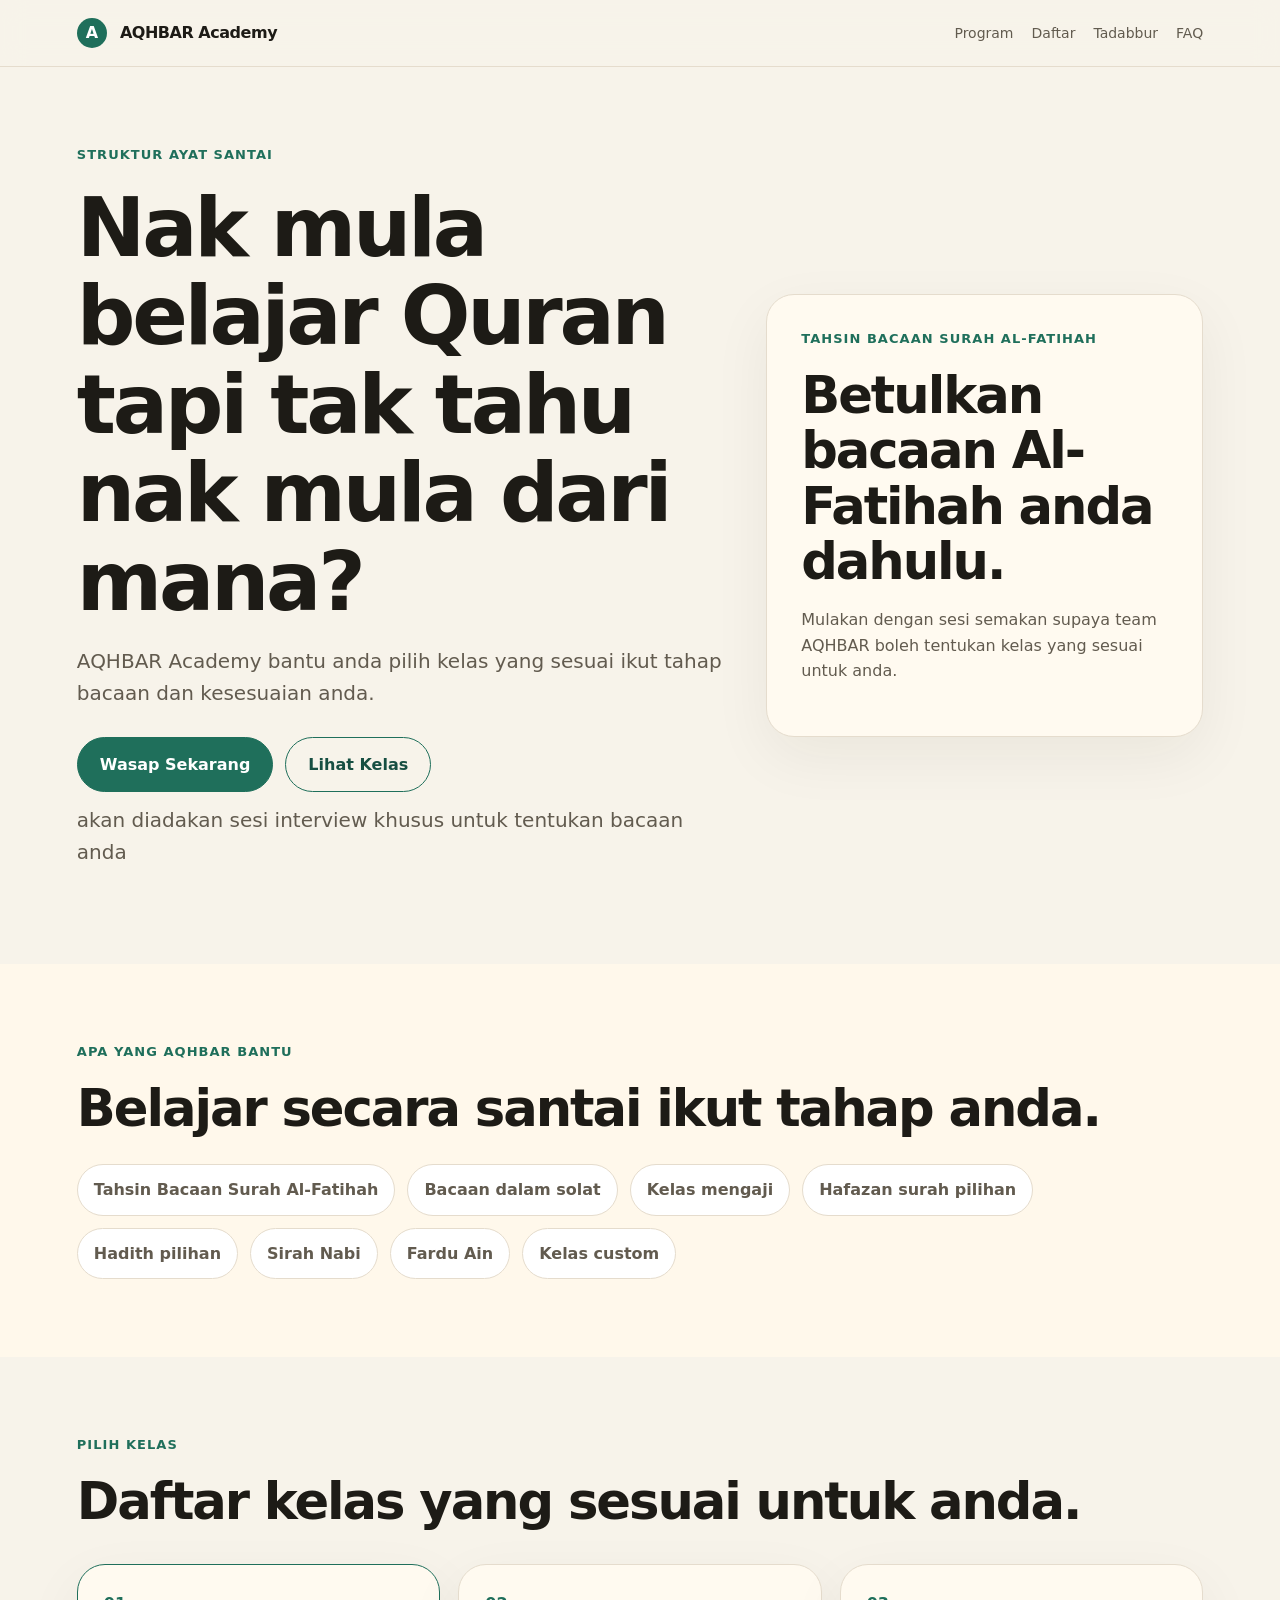
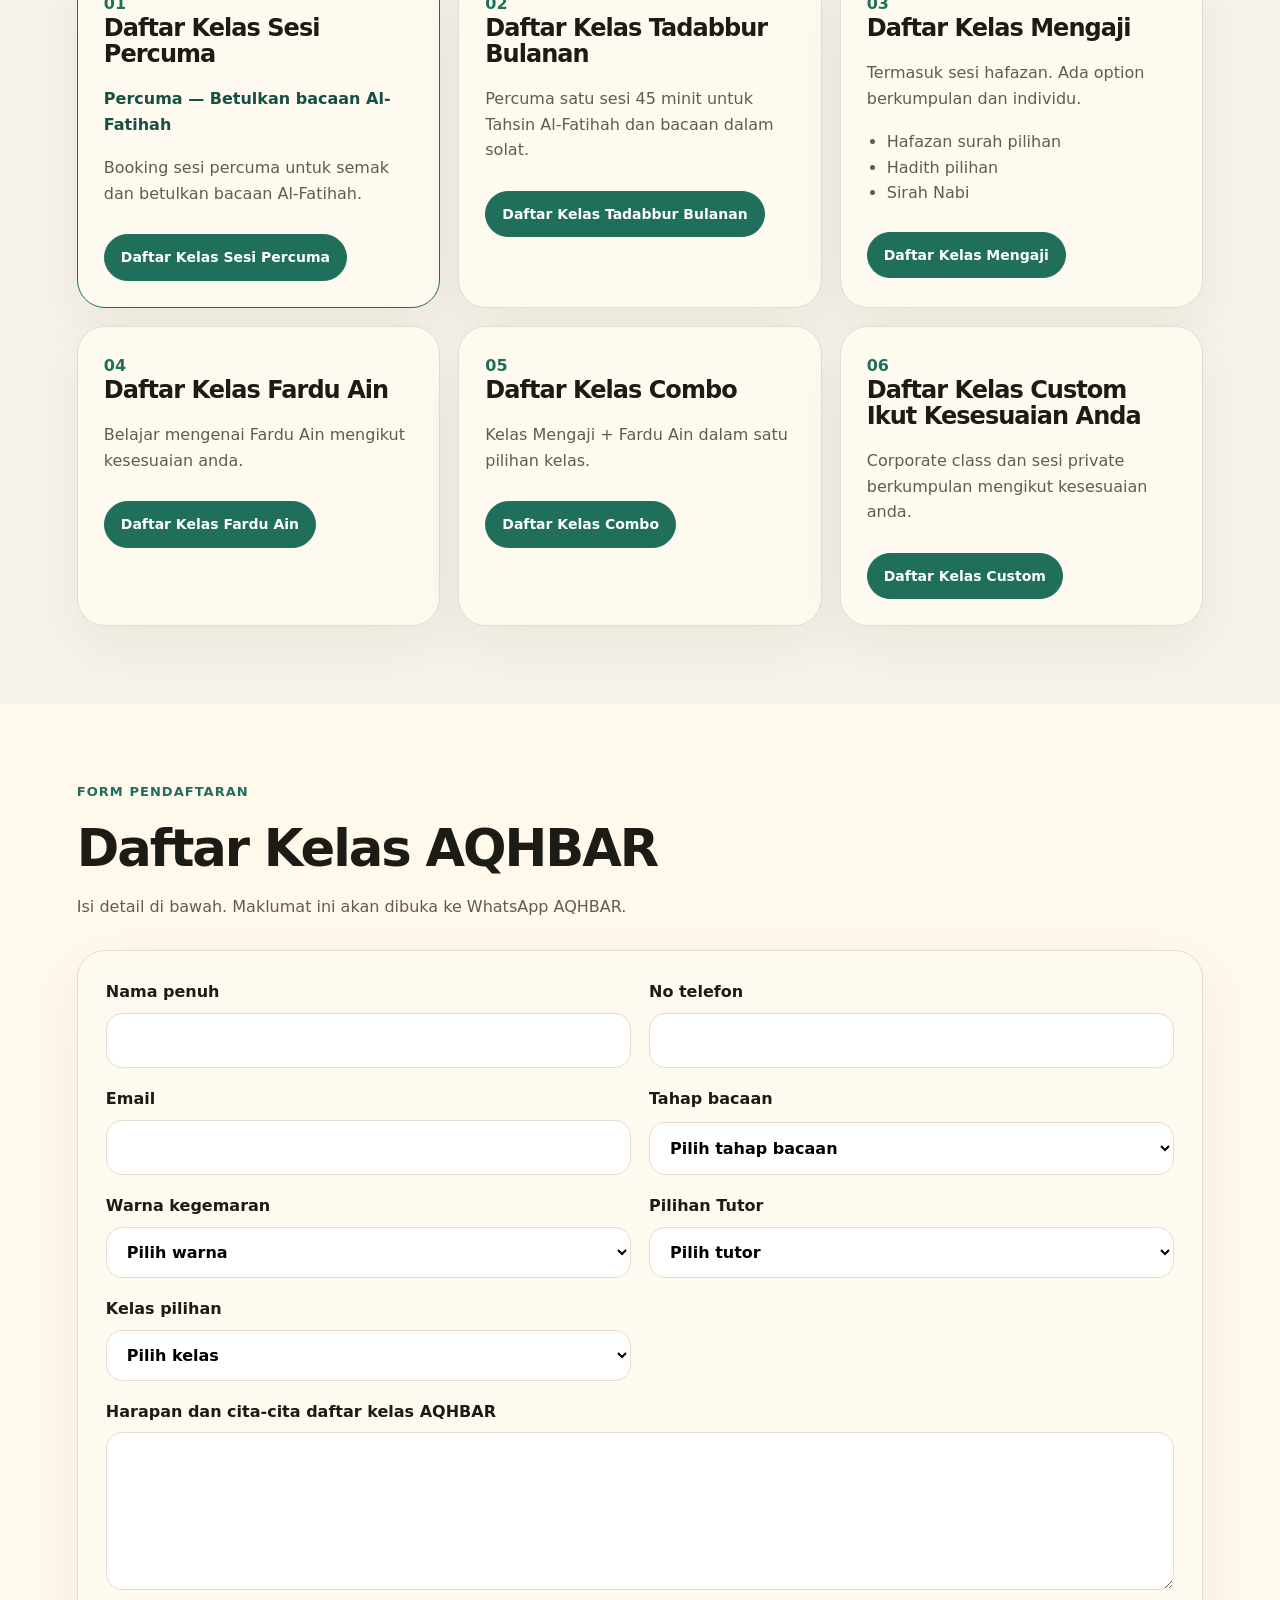
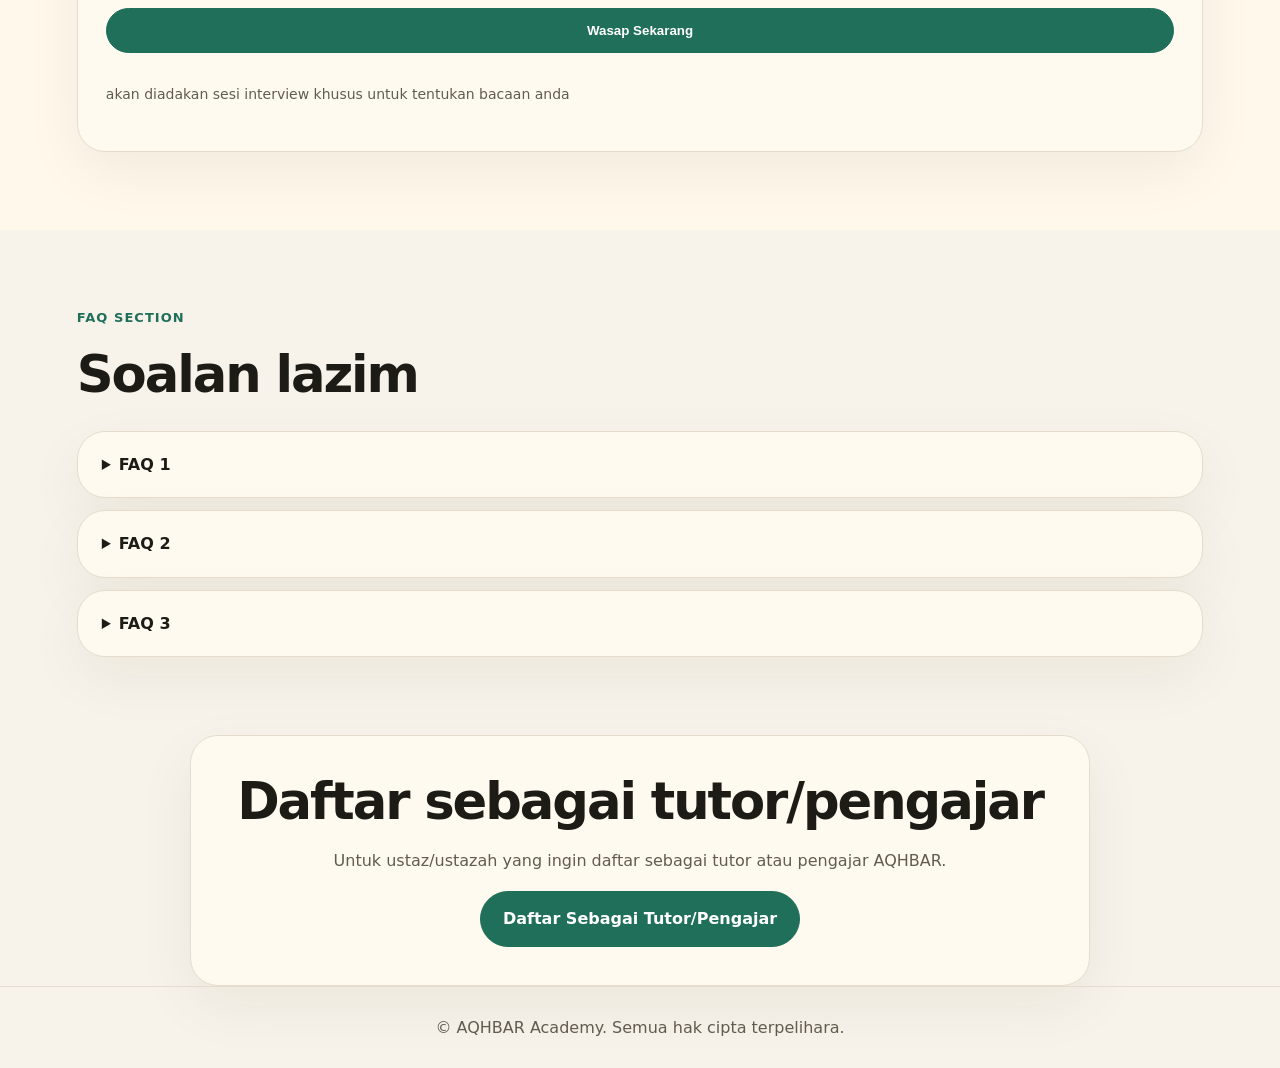
==== commit 7bbcbfc3: "Add files via upload" ====
--- a/index.html
+++ b/index.html
@@ -3,378 +3,210 @@
 <head>
   <meta charset="UTF-8" />
   <meta name="viewport" content="width=device-width, initial-scale=1.0" />
-  <meta name="description" content="AQHBAR Academy membantu orang dewasa dan profesional sibuk belajar semula Al-Quran secara private, fleksibel dan tanpa rasa malu." />
-  <meta name="theme-color" content="#0d1b2a" />
-  <title>AQHBAR Academy | Belajar Semula Al-Quran Tanpa Rasa Malu</title>
-  <link rel="preconnect" href="https://fonts.googleapis.com" />
-  <link rel="preconnect" href="https://fonts.gstatic.com" crossorigin />
-  <link href="https://fonts.googleapis.com/css2?family=Inter:wght@400;500;600;700;800&family=Playfair+Display:wght@700;800&display=swap" rel="stylesheet" />
+  <title>AQHBAR Academy | Daftar Kelas</title>
   <link rel="stylesheet" href="styles.css" />
 </head>
 <body>
-  <header class="site-header" id="top">
-    <nav class="nav container" aria-label="Navigasi utama">
-      <a class="brand" href="#top" aria-label="AQHBAR Academy">
-        <span class="brand-mark">A</span>
-        <span class="brand-text"><strong>AQHBAR</strong><small>Academy</small></span>
-      </a>
-
-      <button class="nav-toggle" type="button" aria-label="Buka menu" aria-expanded="false" data-nav-toggle>
-        <span></span><span></span><span></span>
-      </button>
-
-      <div class="nav-links" data-nav-links>
-        <a href="#tentang">Tentang</a>
-        <a href="#program">Program</a>
-        <a href="#proses">Proses</a>
-        <a href="#pengajar">Pengajar</a>
-        <a href="#faq">FAQ</a>
-        <a class="nav-cta" href="#sesi-percuma">Mohon Sesi Percuma</a>
-      </div>
+  <header class="site-header">
+    <a class="brand" href="#home"><span>A</span> AQHBAR Academy</a>
+    <nav>
+      <a href="#program">Program</a>
+      <a href="#form">Daftar</a>
+      <a href="tadabbur.html">Tadabbur</a>
+      <a href="#faq">FAQ</a>
     </nav>
   </header>
 
   <main>
-    <section class="hero section-hero">
-      <div class="container hero-grid">
-        <div class="hero-copy">
-          <p class="eyebrow">Premium adult Quran restart experience</p>
-          <h1>Belajar Semula Al-Quran, Tanpa Rasa Malu.</h1>
-          <p class="hero-lead">AQHBAR Academy membantu orang dewasa dan profesional sibuk belajar semula Al-Quran secara private, fleksibel dan beginner-friendly — walaupun dah bertahun lama tinggalkan bacaan.</p>
-
-          <div class="hero-actions">
-            <a class="btn btn-primary" href="#sesi-percuma">Tempah Sesi Tahsin Percuma</a>
-            <a class="btn btn-ghost" href="#program">Lihat Program AQHBAR</a>
-          </div>
-
-          <p class="reassurance">Ramai pelajar kami bermula dengan rasa malu dan tidak yakin. Anda tidak keseorangan.</p>
-
-          <div class="trust-strip" aria-label="Kelebihan utama AQHBAR Academy">
-            <span>100% Online</span>
-            <span>Private & Fleksibel</span>
-            <span>Sesuai Untuk Dewasa</span>
-          </div>
+    <section id="home" class="hero section">
+      <div class="hero-copy">
+        <p class="eyebrow">Struktur ayat santai</p>
+        <h1>Nak mula belajar Quran tapi tak tahu nak mula dari mana?</h1>
+        <p>AQHBAR Academy bantu anda pilih kelas yang sesuai ikut tahap bacaan dan kesesuaian anda.</p>
+        <div class="hero-actions">
+          <a class="btn primary" href="#form">Wasap Sekarang</a>
+          <a class="btn secondary" href="#program">Lihat Kelas</a>
         </div>
-
-        <aside class="hero-panel" aria-label="Sesi Tahsin Percuma">
-          <div class="panel-kicker">Sesi Percuma • 30 Minit</div>
-          <h2>Tahsin Al-Fatihah & Semakan Bacaan</h2>
-          <p>Sesi santai untuk kenal tahap bacaan, cabaran utama dan cadangan laluan belajar yang sesuai.</p>
-          <div class="panel-steps">
-            <div><strong>01</strong><span>Semak bacaan semasa</span></div>
-            <div><strong>02</strong><span>Kenal pasti tahap & fokus</span></div>
-            <div><strong>03</strong><span>Cadangan program sesuai</span></div>
-          </div>
-          <a class="btn btn-primary full" href="#sesi-percuma">Isi Borang Sesi Percuma</a>
-        </aside>
-      </div>
-    </section>
-
-    <section class="section section-white" id="tentang">
-      <div class="container split intro-split">
-        <div>
-          <p class="eyebrow">Kenapa AQHBAR wujud</p>
-          <h2>Ramai orang dewasa nak kembali kepada Al-Quran. Tapi tak tahu macam mana nak bermula semula.</h2>
-        </div>
-        <div class="copy-block">
-          <p>Ada yang dah lama tinggalkan bacaan. Ada yang malu sebab tak lancar membaca Al-Fatihah. Ada yang sibuk bekerja sampai tak sempat cari kelas yang sesuai.</p>
-          <p>AQHBAR Academy dibina untuk orang dewasa yang mahu belajar semula dengan tenang, selesa dan penuh hormat — tanpa rasa dihakimi.</p>
-        </div>
-      </div>
-
-      <div class="container pain-grid">
-        <article class="soft-card">
-          <span class="card-tag">01</span>
-          <h3>“Saya malu baca depan orang.”</h3>
-          <p>Belajar secara private dan santai dengan pendekatan yang menjaga maruah pelajar.</p>
-        </article>
-        <article class="soft-card">
-          <span class="card-tag">02</span>
-          <h3>“Saya dah lama tinggal Quran.”</h3>
-          <p>Kami bantu anda restart ikut tahap semasa, bukan ikut tekanan orang lain.</p>
-        </article>
-        <article class="soft-card">
-          <span class="card-tag">03</span>
-          <h3>“Saya terlalu sibuk bekerja.”</h3>
-          <p>Kelas online dan fleksibel untuk working adults, executives dan decision makers.</p>
-        </article>
-        <article class="soft-card">
-          <span class="card-tag">04</span>
-          <h3>“Saya nak jadi contoh untuk keluarga.”</h3>
-          <p>Mulakan perubahan daripada diri sendiri — untuk pasangan, anak-anak dan rumah tangga.</p>
-        </article>
-      </div>
-    </section>
-
-    <section class="section safe-section">
-      <div class="container center-heading narrow">
-        <p class="eyebrow center">Cara kami mengajar</p>
-        <h2>Bukan pembelajaran yang menakutkan.</h2>
-        <p>AQHBAR menggunakan pendekatan professional tetapi santai — supaya orang dewasa rasa selesa untuk belajar semula.</p>
-      </div>
-      <div class="container values-grid">
-        <article><strong>Private & Respectful</strong><span>Tiada budaya memalukan pelajar.</span></article>
-        <article><strong>Beginner-Friendly</strong><span>Sesuai walaupun bermula dari kosong.</span></article>
-        <article><strong>Flexible Schedule</strong><span>Disusun mengikut jadual orang bekerja.</span></article>
-        <article><strong>Structured Progress</strong><span>Ada flow pembelajaran yang jelas.</span></article>
-      </div>
-    </section>
-
-    <section class="section section-white">
-      <div class="container split">
-        <div class="sticky-copy">
-          <p class="eyebrow">Untuk siapa</p>
-          <h2>AQHBAR direka khas untuk Muslim dewasa yang mahu restart dengan dignity.</h2>
-          <p class="muted">Bukan semua orang selesa masuk kelas besar atau belajar dalam suasana terlalu formal. Di AQHBAR, anda belajar dalam ruang yang lebih matang, private dan supportive.</p>
-        </div>
-        <div class="audience-list">
-          <article><span>01</span><div><h3>Adults yang dah lama tinggalkan Quran</h3><p>Restart semula secara perlahan, selesa dan mengikut tahap sebenar.</p></div></article>
-          <article><span>02</span><div><h3>Professionals & executives</h3><p>Belajar ikut jadual kerja dan lifestyle yang sibuk.</p></div></article>
-          <article><span>03</span><div><h3>Bakal suami / isteri</h3><p>Lebih yakin membaca Al-Fatihah dan memimpin keluarga.</p></div></article>
-          <article><span>04</span><div><h3>Parents & keluarga</h3><p>Untuk ibu bapa yang mahu jadi contoh kepada anak-anak.</p></div></article>
-          <article><span>05</span><div><h3>Corporate teams</h3><p>Program Quran, tadabbur dan fardu ain untuk staff atau organisasi.</p></div></article>
-        </div>
-      </div>
-    </section>
-
-    <section class="section dark-section" id="proses">
-      <div class="container center-heading narrow">
-        <p class="eyebrow center invert">Proses mudah</p>
-        <h2>Daripada borang pertama ke sesi pertama — semuanya ringkas.</h2>
-        <p>Anda tidak perlu tahu tahap sendiri sebelum bermula. Itu tujuan sesi percuma.</p>
-      </div>
-      <div class="container process-grid">
-        <article><span>01</span><h3>Isi Borang</h3><p>Kongsikan maklumat asas dan cabaran bacaan anda.</p></article>
-        <article><span>02</span><h3>Sesi Tahsin Percuma</h3><p>Semakan santai selama 30 minit secara online.</p></article>
-        <article><span>03</span><h3>Cadangan Laluan</h3><p>Kami cadangkan program yang sesuai dengan tahap dan objektif.</p></article>
-        <article><span>04</span><h3>Mula Belajar</h3><p>Belajar secara private, kumpulan kecil, keluarga atau corporate.</p></article>
-      </div>
-    </section>
-
-    <section class="section section-cream" id="program">
-      <div class="container center-heading wide">
-        <p class="eyebrow center">Program AQHBAR</p>
-        <h2>Mulakan dengan sesi percuma, kemudian pilih laluan yang sesuai.</h2>
-        <p>Struktur program boleh disesuaikan mengikut tahap, jadual dan matlamat. Sesuai untuk individu, keluarga, kumpulan kecil atau organisasi.</p>
-      </div>
-
-      <div class="container program-grid">
-        <article class="program-card featured-program">
-          <div class="program-icon">01</div>
-          <h3>Sesi Tahsin Percuma</h3>
-          <p>Semakan Al-Fatihah dan tahap bacaan selama 30 minit sebelum anda pilih program.</p>
+        <p class="button-note">akan diadakan sesi interview khusus untuk tentukan bacaan anda</p>
+      </div>
+      <div class="hero-card">
+        <p class="card-kicker">Tahsin Bacaan Surah Al-Fatihah</p>
+        <h2>Betulkan bacaan Al-Fatihah anda dahulu.</h2>
+        <p>Mulakan dengan sesi semakan supaya team AQHBAR boleh tentukan kelas yang sesuai untuk anda.</p>
+      </div>
+    </section>
+
+    <section class="section intro">
+      <p class="eyebrow">Apa yang AQHBAR bantu</p>
+      <h2>Belajar secara santai ikut tahap anda.</h2>
+      <div class="pill-grid">
+        <span>Tahsin Bacaan Surah Al-Fatihah</span>
+        <span>Bacaan dalam solat</span>
+        <span>Kelas mengaji</span>
+        <span>Hafazan surah pilihan</span>
+        <span>Hadith pilihan</span>
+        <span>Sirah Nabi</span>
+        <span>Fardu Ain</span>
+        <span>Kelas custom</span>
+      </div>
+    </section>
+
+    <section id="program" class="section">
+      <p class="eyebrow">Pilih kelas</p>
+      <h2>Daftar kelas yang sesuai untuk anda.</h2>
+      <div class="product-grid">
+        <article class="product-card highlight">
+          <span class="product-number">01</span>
+          <h3>Daftar Kelas Sesi Percuma</h3>
+          <p class="free-tag">Percuma — Betulkan bacaan Al-Fatihah</p>
+          <p>Booking sesi percuma untuk semak dan betulkan bacaan Al-Fatihah.</p>
+          <a class="btn small" href="#form">Daftar Kelas Sesi Percuma</a>
+        </article>
+
+        <article class="product-card">
+          <span class="product-number">02</span>
+          <h3>Daftar Kelas Tadabbur Bulanan</h3>
+          <p>Percuma satu sesi 45 minit untuk Tahsin Al-Fatihah dan bacaan dalam solat.</p>
+          <a class="btn small" href="tadabbur.html">Daftar Kelas Tadabbur Bulanan</a>
+        </article>
+
+        <article class="product-card">
+          <span class="product-number">03</span>
+          <h3>Daftar Kelas Mengaji</h3>
+          <p>Termasuk sesi hafazan. Ada option berkumpulan dan individu.</p>
           <ul>
-            <li>Semakan bacaan secara online</li>
-            <li>Cadangan laluan belajar</li>
-            <li>Tiada tekanan untuk terus daftar</li>
+            <li>Hafazan surah pilihan</li>
+            <li>Hadith pilihan</li>
+            <li>Sirah Nabi</li>
           </ul>
-          <a href="#sesi-percuma">Mohon sesi percuma</a>
-        </article>
-        <article class="program-card">
-          <div class="program-icon">02</div>
-          <h3>Private 1-to-1</h3>
-          <p>Untuk pelajar yang mahukan fokus, privasi dan progress mengikut pace sendiri.</p>
-          <ul>
-            <li>Tahsin bacaan</li>
-            <li>Tajwid praktikal</li>
-            <li>Jadual lebih fleksibel</li>
-          </ul>
-          <a href="#sesi-percuma">Semak kesesuaian</a>
-        </article>
-        <article class="program-card">
-          <div class="program-icon">03</div>
-          <h3>Kumpulan, Family & Corporate</h3>
-          <p>Untuk pasangan, keluarga, rakan sekerja, team pejabat atau organisasi.</p>
-          <ul>
-            <li>Kumpulan kecil</li>
-            <li>Program mingguan</li>
-            <li>Boleh gabung Quran, tadabbur & fardu ain</li>
-          </ul>
-          <a href="#sesi-percuma">Bincang laluan</a>
-        </article>
-      </div>
-
-      <div class="container ecosystem">
-        <div>
-          <h3>Ekosistem pembelajaran AQHBAR</h3>
-          <p>Program boleh berkembang mengikut keperluan pelajar — bukan hanya satu jenis kelas.</p>
-        </div>
-        <div class="pill-list">
-          <span>Tahsin Quran</span>
-          <span>Tajwid Praktikal</span>
-          <span>Tadabbur Mingguan</span>
-          <span>Fardu Ain Dewasa</span>
-          <span>Corporate</span>
-          <span>Couple & Family</span>
-        </div>
-      </div>
-    </section>
-
-    <section class="section testimonials-section" id="testimoni">
-      <div class="container split">
-        <div>
-          <p class="eyebrow invert">Pengalaman pelajar</p>
-          <h2>Ramai bermula dengan rasa malu. Kini lebih yakin dengan bacaan mereka.</h2>
-        </div>
-        <div class="testimonial-grid">
-          <article class="testimonial-card">
-            <p>“Dulu saya memang elak baca depan orang sebab malu. Cara AQHBAR sangat tenang dan tidak judgemental. Sekarang saya dah lebih yakin membaca.”</p>
-            <strong>Professional, Kuala Lumpur</strong>
-          </article>
-          <article class="testimonial-card">
-            <p>“Saya suka sebab jadual fleksibel dan kelas private. Sesuai untuk orang bekerja yang susah nak commit kelas offline.”</p>
-            <strong>Executive, Selangor</strong>
-          </article>
-          <article class="testimonial-card">
-            <p>“Bila nak kahwin baru sedar bacaan sendiri banyak salah. Sesi semakan buat saya rasa selesa untuk mula semula.”</p>
-            <strong>Bakal pengantin, Shah Alam</strong>
-          </article>
-        </div>
-      </div>
-    </section>
-
-    <section class="section section-white" id="pengajar">
-      <div class="container teacher-layout">
-        <div class="teacher-visual" aria-label="Ruang gambar tenaga pengajar">
-          <div class="teacher-avatar">AQ</div>
-          <div class="teacher-lines">
-            <span></span><span></span><span></span>
-          </div>
-        </div>
-        <div class="teacher-copy">
-          <p class="eyebrow">Tenaga pengajar</p>
-          <h2>Dibimbing oleh tenaga pengajar yang memahami keperluan orang dewasa.</h2>
-          <p>AQHBAR Academy memberi fokus kepada pengalaman pembelajaran yang professional, tenang dan mudah diikuti. Pendekatan pengajaran disusun untuk membantu orang dewasa belajar semula tanpa tekanan dan tanpa rasa malu.</p>
-          <div class="teacher-points">
-            <div><strong>Tenang</strong><span>Pendekatan tidak menghukum.</span></div>
-            <div><strong>Berstruktur</strong><span>Pelajar tahu apa yang perlu diperbaiki.</span></div>
-            <div><strong>Matang</strong><span>Sesuai dengan lifestyle adults & professionals.</span></div>
-          </div>
-        </div>
-      </div>
-    </section>
-
-    <section class="section form-section" id="sesi-percuma">
-      <div class="container form-layout">
-        <div class="form-intro">
-          <p class="eyebrow">Sesi percuma</p>
-          <h2>Mulakan dengan Sesi Tahsin Percuma.</h2>
-          <p>Isi maklumat anda dan team AQHBAR akan hubungi untuk consultation. Sesi ini bertujuan bantu anda kenal tahap semasa dan pilihan program yang sesuai.</p>
-          <div class="benefit-list">
-            <div>Semakan bacaan secara santai</div>
-            <div>Cadangan laluan belajar ikut tahap</div>
-            <div>Tiada tekanan untuk terus daftar</div>
-          </div>
-        </div>
-
-        <form class="lead-form" data-lead-form>
-          <label>Nama Penuh
-            <input type="text" name="nama" placeholder="Contoh: Ahmad Hakimi" required />
-          </label>
-          <div class="form-row">
-            <label>Umur
-              <input type="number" name="umur" placeholder="35" min="12" required />
-            </label>
-            <label>Negeri
-              <input type="text" name="negeri" placeholder="Selangor" required />
-            </label>
-          </div>
-          <label>Pekerjaan
-            <input type="text" name="pekerjaan" placeholder="Contoh: Eksekutif / Guru / Founder" />
-          </label>
-          <label>Tahap Bacaan Sekarang
-            <select name="tahap" required>
-              <option value="">Pilih tahap</option>
-              <option>Belum boleh membaca</option>
-              <option>Pernah belajar tapi dah lama tinggal</option>
-              <option>Boleh baca tapi tidak lancar</option>
-              <option>Nak baiki tajwid / tahsin</option>
-              <option>Nak belajar fardu ain / tadabbur</option>
-            </select>
-          </label>
-          <label>Objective Pembelajaran
-            <textarea name="objektif" rows="4" placeholder="Contoh: Saya nak baiki bacaan Al-Fatihah sebab nak lebih yakin..."></textarea>
-          </label>
-          <div class="form-row">
-            <label>No Telefon
-              <input type="tel" name="telefon" placeholder="0179251799" required />
-            </label>
-            <label>Email
-              <input type="email" name="email" placeholder="nama@email.com" />
-            </label>
-          </div>
-          <button class="btn btn-primary full" type="submit">Hantar Ke WhatsApp AQHBAR</button>
-          <p class="form-note">Borang ini akan buka WhatsApp dengan maklumat anda yang telah disusun. Untuk simpan terus ke database, sambungkan borang ini dengan Tally, Google Forms, Formspree atau Airtable.</p>
-        </form>
-      </div>
-    </section>
-
-    <section class="section section-white" id="faq">
-      <div class="container faq-layout">
-        <div>
-          <p class="eyebrow">FAQ</p>
-          <h2>Soalan biasa sebelum mula.</h2>
-        </div>
-        <div class="faq-list">
-          <details open>
-            <summary>Saya dah lama tak baca Quran. Masih sesuai?</summary>
-            <p>Ya. Ramai pelajar AQHBAR datang dengan situasi yang sama. Sesi percuma membantu kenal tahap anda dahulu.</p>
-          </details>
-          <details>
-            <summary>Saya sangat sibuk bekerja. Ada jadual fleksibel?</summary>
-            <p>Ya. Kelas boleh disusun mengikut kesesuaian jadual, tertakluk kepada availability tenaga pengajar.</p>
-          </details>
-          <details>
-            <summary>Saya malu sebab bacaan terlalu lemah.</summary>
-            <p>Itu antara sebab AQHBAR wujud. Pendekatan kami private, respectful dan tidak judgemental.</p>
-          </details>
-          <details>
-            <summary>Adakah kelas dijalankan online?</summary>
-            <p>Ya. Kelas dijalankan secara online supaya lebih fleksibel untuk orang dewasa dan profesional.</p>
-          </details>
-          <details>
-            <summary>Ada program untuk corporate atau family?</summary>
-            <p>Ya. AQHBAR boleh bincang program khas untuk keluarga, kumpulan kecil, pejabat atau organisasi.</p>
-          </details>
-        </div>
-      </div>
-    </section>
-
-    <section class="final-cta">
-      <div class="container final-panel">
-        <h2>Anda tak perlu jadi sempurna untuk bermula semula.</h2>
-        <p>Ambil langkah pertama dengan sesi tahsin percuma 30 minit bersama AQHBAR Academy.</p>
-        <a class="btn btn-light" href="#sesi-percuma">Tempah Sesi Percuma Sekarang</a>
-      </div>
+          <a class="btn small" href="#form">Daftar Kelas Mengaji</a>
+        </article>
+
+        <article class="product-card">
+          <span class="product-number">04</span>
+          <h3>Daftar Kelas Fardu Ain</h3>
+          <p>Belajar mengenai Fardu Ain mengikut kesesuaian anda.</p>
+          <a class="btn small" href="#form">Daftar Kelas Fardu Ain</a>
+        </article>
+
+        <article class="product-card">
+          <span class="product-number">05</span>
+          <h3>Daftar Kelas Combo</h3>
+          <p>Kelas Mengaji + Fardu Ain dalam satu pilihan kelas.</p>
+          <a class="btn small" href="#form">Daftar Kelas Combo</a>
+        </article>
+
+        <article class="product-card">
+          <span class="product-number">06</span>
+          <h3>Daftar Kelas Custom Ikut Kesesuaian Anda</h3>
+          <p>Corporate class dan sesi private berkumpulan mengikut kesesuaian anda.</p>
+          <a class="btn small" href="#form">Daftar Kelas Custom</a>
+        </article>
+      </div>
+    </section>
+
+    <section id="form" class="section form-section">
+      <div class="section-heading">
+        <p class="eyebrow">Form pendaftaran</p>
+        <h2>Daftar Kelas AQHBAR</h2>
+        <p>Isi detail di bawah. Maklumat ini akan dibuka ke WhatsApp AQHBAR.</p>
+      </div>
+
+      <form id="leadForm" class="lead-form">
+        <label>Nama penuh
+          <input type="text" id="nama" name="nama" required />
+        </label>
+        <label>No telefon
+          <input type="tel" id="telefon" name="telefon" required />
+        </label>
+        <label>Email
+          <input type="email" id="email" name="email" required />
+        </label>
+
+        <label>Tahap bacaan
+          <select id="tahap" name="tahap" required>
+            <option value="">Pilih tahap bacaan</option>
+            <option>Belum boleh baca</option>
+            <option>Pernah</option>
+            <option>Boleh Tapi Tak Lancar</option>
+            <option>Nak Baiki Tajwid & Makhraj Huruf</option>
+            <option>Nak Khatam Bersama ustaz/Ustazah</option>
+          </select>
+        </label>
+
+        <label>Warna kegemaran
+          <select id="warna" name="warna" required>
+            <option value="">Pilih warna</option>
+            <option>Biru</option>
+            <option>Hijau</option>
+            <option>Merah</option>
+            <option>Kuning</option>
+            <option>Putih</option>
+            <option>Hitam</option>
+          </select>
+        </label>
+
+        <label>Pilihan Tutor
+          <select id="tutor" name="tutor" required>
+            <option value="">Pilih tutor</option>
+            <option>Ustaz/Ustazah 1</option>
+            <option>Ustaz/Ustazah 2</option>
+            <option>Ustaz/Ustazah 3</option>
+            <option>Ikut cadangan AQHBAR</option>
+          </select>
+        </label>
+
+        <label>Kelas pilihan
+          <select id="kelas" name="kelas" required>
+            <option value="">Pilih kelas</option>
+            <option>Daftar Kelas Sesi Percuma</option>
+            <option>Daftar Kelas Tadabbur Bulanan</option>
+            <option>Daftar Kelas Mengaji</option>
+            <option>Daftar Kelas Fardu Ain</option>
+            <option>Daftar Kelas Combo</option>
+            <option>Daftar Kelas Custom Ikut Kesesuaian Anda</option>
+          </select>
+        </label>
+
+        <label class="full">Harapan dan cita-cita daftar kelas AQHBAR
+          <textarea id="harapan" name="harapan" rows="5" required></textarea>
+        </label>
+
+        <button class="btn primary full" type="submit">Wasap Sekarang</button>
+        <p class="button-note full">akan diadakan sesi interview khusus untuk tentukan bacaan anda</p>
+      </form>
+    </section>
+
+    <section id="faq" class="section faq-section">
+      <p class="eyebrow">FAQ Section</p>
+      <h2>Soalan lazim</h2>
+      <div class="faq-list">
+        <details>
+          <summary>FAQ 1</summary>
+          <p>Masukkan jawapan FAQ di sini.</p>
+        </details>
+        <details>
+          <summary>FAQ 2</summary>
+          <p>Masukkan jawapan FAQ di sini.</p>
+        </details>
+        <details>
+          <summary>FAQ 3</summary>
+          <p>Masukkan jawapan FAQ di sini.</p>
+        </details>
+      </div>
+    </section>
+
+    <section class="section tutor-cta">
+      <h2>Daftar sebagai tutor/pengajar</h2>
+      <p>Untuk ustaz/ustazah yang ingin daftar sebagai tutor atau pengajar AQHBAR.</p>
+      <a class="btn primary" id="tutorButton" href="#">Daftar Sebagai Tutor/Pengajar</a>
     </section>
   </main>
 
-  <footer class="footer">
-    <div class="container footer-grid">
-      <div>
-        <a class="brand footer-brand" href="#top">
-          <span class="brand-mark">A</span>
-          <span class="brand-text"><strong>AQHBAR</strong><small>Academy</small></span>
-        </a>
-        <p>Premium Quran Restart Experience untuk orang dewasa yang mahu belajar semula secara private, fleksibel dan tanpa rasa malu.</p>
-      </div>
-      <div>
-        <strong>Hubungi</strong>
-        <a href="https://wa.me/60179251799" target="_blank" rel="noopener">WhatsApp Ustaz Aqil</a>
-        <span>017-925 1799</span>
-      </div>
-      <div>
-        <strong>Navigasi</strong>
-        <a href="#tentang">Tentang</a>
-        <a href="#program">Program</a>
-        <a href="#sesi-percuma">Sesi Percuma</a>
-        <a href="#faq">FAQ</a>
-      </div>
-    </div>
-    <div class="container footer-bottom">© <span id="year"></span> AQHBAR Academy. Semua hak cipta terpelihara.</div>
+  <footer class="site-footer">
+    <p>© AQHBAR Academy. Semua hak cipta terpelihara.</p>
   </footer>
 
-  <a class="mobile-cta" href="#sesi-percuma">Mohon Sesi Percuma</a>
   <script src="script.js"></script>
 </body>
 </html>
--- a/styles.css
+++ b/styles.css
@@ -1,253 +1,155 @@
 :root {
-  --navy: #0d1b2a;
-  --navy-soft: #123047;
-  --emerald: #0f766e;
-  --emerald-dark: #0a5651;
-  --gold: #c8a45d;
-  --gold-soft: #efe3c6;
-  --cream: #f8f6f1;
-  --paper: #fffdfa;
-  --white: #ffffff;
-  --text: #152133;
-  --muted: #65748a;
-  --line: #e5ded1;
-  --shadow: 0 26px 80px rgba(13, 27, 42, .10);
-  --shadow-soft: 0 16px 50px rgba(13, 27, 42, .07);
-  --radius-xl: 34px;
-  --radius-lg: 24px;
-  --radius-md: 16px;
-  --container: 1180px;
+  --bg: #f7f3ea;
+  --card: #fffaf0;
+  --text: #1d1b16;
+  --muted: #625b4f;
+  --line: #e5dccd;
+  --accent: #1f6f5b;
+  --accent-dark: #174f42;
 }
 
 * { box-sizing: border-box; }
 html { scroll-behavior: smooth; }
 body {
   margin: 0;
-  font-family: "Inter", system-ui, -apple-system, BlinkMacSystemFont, "Segoe UI", sans-serif;
+  font-family: Inter, ui-sans-serif, system-ui, -apple-system, BlinkMacSystemFont, "Segoe UI", sans-serif;
+  background: var(--bg);
   color: var(--text);
-  background: var(--cream);
-  line-height: 1.65;
-  -webkit-font-smoothing: antialiased;
+  line-height: 1.6;
 }
-body.nav-open { overflow: hidden; }
 a { color: inherit; text-decoration: none; }
-button, input, select, textarea { font: inherit; }
-h1, h2, h3, p { margin-top: 0; }
-h1, h2 { font-family: "Playfair Display", Georgia, serif; color: var(--navy); letter-spacing: -.05em; }
-h1 { margin: 18px 0 24px; max-width: 740px; font-size: clamp(3rem, 7vw, 5.9rem); line-height: .92; }
-h2 { margin: 14px 0 18px; font-size: clamp(2.15rem, 4vw, 4.1rem); line-height: 1; }
-h3 { margin: 0 0 10px; color: var(--navy); font-size: 1.18rem; line-height: 1.25; letter-spacing: -.025em; }
-p { color: var(--muted); }
-
-.container { width: min(var(--container), calc(100% - 40px)); margin-inline: auto; }
-.section { padding: 104px 0; }
-.section-hero { padding: 130px 0 94px; min-height: calc(100vh - 76px); display: flex; align-items: center; }
-.section-white { background: var(--white); }
-.section-cream { background: linear-gradient(180deg, var(--cream), #f1ecdf); }
-.narrow { max-width: 760px; }
-.wide { max-width: 880px; }
-.center-heading { text-align: center; margin-inline: auto; }
-.center-heading p { font-size: 1.06rem; }
 
 .site-header {
-  position: sticky; top: 0; z-index: 100;
-  background: rgba(248, 246, 241, .88);
-  border-bottom: 1px solid rgba(229, 222, 209, .85);
-  backdrop-filter: blur(18px);
+  position: sticky;
+  top: 0;
+  z-index: 10;
+  display: flex;
+  align-items: center;
+  justify-content: space-between;
+  gap: 24px;
+  padding: 18px 6vw;
+  background: rgba(247, 243, 234, 0.92);
+  backdrop-filter: blur(12px);
+  border-bottom: 1px solid var(--line);
 }
-.nav { height: 76px; display: flex; align-items: center; justify-content: space-between; }
-.brand { display: inline-flex; align-items: center; gap: 12px; font-weight: 800; }
-.brand-mark {
-  width: 46px; height: 46px; display: grid; place-items: center; border-radius: 17px;
-  color: var(--white); background: linear-gradient(135deg, var(--navy), var(--emerald));
-  box-shadow: 0 16px 34px rgba(15, 118, 110, .22);
-  font-family: "Playfair Display", serif; font-size: 24px;
+.brand { font-weight: 800; letter-spacing: -0.03em; }
+.brand span {
+  display: inline-flex;
+  align-items: center;
+  justify-content: center;
+  width: 30px;
+  height: 30px;
+  border-radius: 50%;
+  background: var(--accent);
+  color: white;
+  margin-right: 8px;
 }
-.brand-text strong { display: block; color: var(--navy); line-height: 1; letter-spacing: -.04em; }
-.brand-text small { display: block; margin-top: 3px; color: var(--muted); font-size: 11px; text-transform: uppercase; letter-spacing: .14em; }
-.nav-links { display: flex; align-items: center; gap: 30px; font-size: 14px; font-weight: 750; color: #2c3748; }
-.nav-links a:not(.nav-cta):hover { color: var(--emerald); }
-.nav-cta { padding: 13px 20px; border-radius: 999px; color: var(--white); background: var(--navy); box-shadow: 0 16px 34px rgba(13, 27, 42, .17); }
-.nav-toggle { display: none; width: 44px; height: 44px; border: 1px solid var(--line); background: var(--white); border-radius: 14px; padding: 10px; }
-.nav-toggle span { display: block; height: 2px; margin: 5px 0; background: var(--navy); border-radius: 10px; }
+nav { display: flex; gap: 18px; flex-wrap: wrap; color: var(--muted); font-size: 14px; }
+nav a:hover { color: var(--accent-dark); }
 
+.section { padding: 78px 6vw; }
 .hero {
-  position: relative;
-  overflow: hidden;
-  background:
-    radial-gradient(circle at 10% 16%, rgba(15, 118, 110, .10), transparent 34%),
-    radial-gradient(circle at 92% 10%, rgba(200, 164, 93, .15), transparent 30%),
-    linear-gradient(180deg, var(--cream), #f4efe5);
+  display: grid;
+  grid-template-columns: minmax(0, 1.2fr) minmax(280px, 0.8fr);
+  gap: 34px;
+  align-items: center;
+  min-height: 78vh;
 }
-.hero::before {
-  content: ""; position: absolute; inset: 0;
-  background-image: linear-gradient(rgba(13, 27, 42, .035) 1px, transparent 1px), linear-gradient(90deg, rgba(13, 27, 42, .035) 1px, transparent 1px);
-  background-size: 56px 56px;
-  mask-image: linear-gradient(to bottom, black 0%, transparent 72%);
-  pointer-events: none;
+.eyebrow, .card-kicker {
+  color: var(--accent);
+  font-weight: 800;
+  text-transform: uppercase;
+  letter-spacing: 0.08em;
+  font-size: 13px;
 }
-.hero-grid { position: relative; display: grid; grid-template-columns: 1.07fr .75fr; gap: 72px; align-items: center; }
-.eyebrow {
-  display: inline-flex; align-items: center; gap: 12px; margin: 0;
-  color: var(--emerald); font-size: 12px; font-weight: 900; letter-spacing: .16em; text-transform: uppercase;
+h1, h2, h3 { line-height: 1.08; letter-spacing: -0.04em; margin: 0 0 18px; }
+h1 { font-size: clamp(44px, 7vw, 82px); }
+h2 { font-size: clamp(30px, 4vw, 54px); }
+h3 { font-size: 24px; }
+p { color: var(--muted); margin: 0 0 18px; }
+.hero-copy > p:not(.eyebrow) { font-size: 20px; max-width: 760px; }
+.hero-actions { display: flex; gap: 12px; flex-wrap: wrap; margin-top: 28px; }
+.btn {
+  display: inline-flex;
+  align-items: center;
+  justify-content: center;
+  border-radius: 999px;
+  padding: 14px 22px;
+  font-weight: 800;
+  border: 1px solid var(--accent);
+  cursor: pointer;
 }
-.eyebrow::before { content: ""; width: 30px; height: 2px; background: var(--gold); }
-.eyebrow.center { justify-content: center; }
-.eyebrow.invert, .invert { color: var(--gold-soft); }
-.hero-lead { max-width: 660px; margin-bottom: 0; color: #41516a; font-size: 1.17rem; line-height: 1.78; }
-.hero-actions { display: flex; flex-wrap: wrap; gap: 14px; margin: 34px 0 22px; }
-.btn {
-  min-height: 54px; display: inline-flex; align-items: center; justify-content: center; gap: 10px;
-  padding: 14px 24px; border-radius: 999px; border: 0; cursor: pointer;
-  font-weight: 850; transition: transform .2s ease, box-shadow .2s ease, background .2s ease;
+.btn.primary, .btn.small { background: var(--accent); color: white; }
+.btn.secondary { color: var(--accent-dark); background: transparent; }
+.btn.small { padding: 11px 16px; font-size: 14px; margin-top: 10px; }
+.button-note { font-size: 14px; margin-top: 12px; color: var(--muted); }
+.hero-card, .product-card, .speaker-card, .lead-form, .tutor-cta, details {
+  background: var(--card);
+  border: 1px solid var(--line);
+  border-radius: 28px;
+  box-shadow: 0 20px 60px rgba(29, 27, 22, 0.06);
 }
-.btn:hover { transform: translateY(-2px); }
-.btn-primary { color: var(--white); background: linear-gradient(135deg, var(--navy), var(--emerald)); box-shadow: 0 18px 42px rgba(15, 118, 110, .22); }
-.btn-ghost { color: var(--navy); background: rgba(255,255,255,.72); border: 1px solid rgba(13,27,42,.11); }
-.btn-light { background: var(--white); color: var(--navy); box-shadow: 0 18px 40px rgba(0,0,0,.12); }
-.full { width: 100%; }
-.reassurance { max-width: 610px; margin: 0 0 28px; color: #3c4b60; font-weight: 750; }
-.trust-strip { display: flex; flex-wrap: wrap; gap: 10px; }
-.trust-strip span { padding: 9px 14px; border-radius: 999px; background: rgba(255,255,255,.68); border: 1px solid rgba(13,27,42,.08); color: #314056; font-size: 13px; font-weight: 800; }
+.hero-card { padding: 34px; }
 
-.hero-panel { padding: 34px; border-radius: var(--radius-xl); background: rgba(255,255,255,.88); border: 1px solid rgba(255,255,255,.9); box-shadow: var(--shadow); backdrop-filter: blur(20px); }
-.panel-kicker { display: inline-flex; padding: 8px 14px; border-radius: 999px; background: var(--gold-soft); color: #866934; font-size: 12px; font-weight: 900; letter-spacing: .11em; text-transform: uppercase; }
-.hero-panel h2 { margin-top: 28px; font-size: clamp(2rem, 3vw, 2.85rem); }
-.hero-panel p { margin-bottom: 24px; }
-.panel-steps { display: grid; gap: 10px; margin-bottom: 24px; }
-.panel-steps div { display: flex; gap: 13px; align-items: center; padding: 15px; border-radius: 16px; background: #f7f3ed; }
-.panel-steps strong { color: var(--gold); }
-.panel-steps span { color: #273449; font-weight: 650; }
+.intro { background: #fff8eb; }
+.pill-grid {
+  display: flex;
+  flex-wrap: wrap;
+  gap: 12px;
+  margin-top: 28px;
+}
+.pill-grid span {
+  padding: 12px 16px;
+  border-radius: 999px;
+  background: white;
+  border: 1px solid var(--line);
+  color: var(--muted);
+  font-weight: 700;
+}
 
-.split { display: grid; grid-template-columns: .9fr 1.1fr; gap: 70px; align-items: start; }
-.intro-split { margin-bottom: 34px; }
-.copy-block p { font-size: 1.05rem; }
-.pain-grid { display: grid; grid-template-columns: repeat(4, 1fr); gap: 16px; }
-.soft-card { padding: 26px; border: 1px solid var(--line); border-radius: var(--radius-lg); background: var(--paper); box-shadow: var(--shadow-soft); }
-.card-tag { display: block; margin-bottom: 26px; color: var(--gold); font-weight: 900; letter-spacing: .12em; }
-.soft-card p { margin: 0; }
+.product-grid, .speaker-grid {
+  display: grid;
+  grid-template-columns: repeat(3, minmax(0, 1fr));
+  gap: 18px;
+  margin-top: 34px;
+}
+.product-card, .speaker-card { padding: 26px; }
+.product-card.highlight { border-color: var(--accent); }
+.product-number { color: var(--accent); font-weight: 900; }
+.free-tag { color: var(--accent-dark); font-weight: 900; }
+ul { padding-left: 20px; color: var(--muted); }
 
-.safe-section { background: var(--navy); color: var(--white); }
-.safe-section h2, .dark-section h2, .testimonials-section h2 { color: var(--white); }
-.safe-section .center-heading p, .dark-section .center-heading p { color: rgba(255,255,255,.68); }
-.values-grid { display: grid; grid-template-columns: repeat(4, 1fr); gap: 16px; margin-top: 40px; }
-.values-grid article { padding: 26px; border-radius: var(--radius-lg); background: rgba(255,255,255,.07); border: 1px solid rgba(255,255,255,.11); }
-.values-grid strong { display: block; margin-bottom: 8px; color: var(--white); font-size: 1.08rem; }
-.values-grid span { color: rgba(255,255,255,.7); }
+.form-section { background: #fff8eb; }
+.section-heading { max-width: 760px; }
+.lead-form {
+  display: grid;
+  grid-template-columns: repeat(2, minmax(0, 1fr));
+  gap: 18px;
+  padding: 28px;
+  margin-top: 30px;
+}
+label { display: grid; gap: 8px; font-weight: 800; color: var(--text); }
+input, select, textarea {
+  width: 100%;
+  border: 1px solid var(--line);
+  border-radius: 16px;
+  padding: 14px 16px;
+  background: white;
+  font: inherit;
+}
+.full { grid-column: 1 / -1; }
 
-.sticky-copy { position: sticky; top: 110px; }
-.muted { color: var(--muted); font-size: 1.05rem; }
-.audience-list { display: grid; gap: 13px; }
-.audience-list article { display: grid; grid-template-columns: 58px 1fr; gap: 18px; padding: 23px; border-radius: var(--radius-lg); border: 1px solid var(--line); background: var(--paper); }
-.audience-list span { width: 58px; height: 58px; display: grid; place-items: center; border-radius: 18px; background: var(--gold-soft); color: #8c6a2d; font-weight: 900; }
-.audience-list p { margin: 0; }
+.faq-list { display: grid; gap: 12px; margin-top: 28px; }
+details { padding: 20px 24px; }
+summary { cursor: pointer; font-weight: 900; }
+summary + p { margin-top: 12px; }
 
-.dark-section { background: linear-gradient(135deg, var(--navy), #0b3b3a); color: var(--white); }
-.process-grid { display: grid; grid-template-columns: repeat(4, 1fr); gap: 16px; margin-top: 42px; }
-.process-grid article { padding: 28px; border-radius: var(--radius-lg); border: 1px solid rgba(255,255,255,.12); background: rgba(255,255,255,.07); }
-.process-grid span { color: var(--gold-soft); font-weight: 900; letter-spacing: .12em; }
-.process-grid h3 { margin-top: 18px; color: var(--white); }
-.process-grid p { margin: 0; color: rgba(255,255,255,.7); }
+.tutor-cta { text-align: center; padding: 38px; max-width: 900px; margin: 0 auto; }
+.site-footer { padding: 28px 6vw; border-top: 1px solid var(--line); text-align: center; }
+.site-footer p { margin: 0; }
 
-.program-grid { display: grid; grid-template-columns: repeat(3, 1fr); gap: 20px; margin-top: 42px; }
-.program-card { padding: 30px; border-radius: 28px; background: rgba(255,255,255,.9); border: 1px solid var(--line); box-shadow: var(--shadow-soft); }
-.featured-program { border-color: rgba(200,164,93,.62); box-shadow: var(--shadow); }
-.program-icon { width: 52px; height: 52px; display: grid; place-items: center; margin-bottom: 22px; border-radius: 18px; background: var(--navy); color: var(--white); font-weight: 900; }
-.program-card p { min-height: 78px; }
-ul { list-style: none; padding: 0; margin: 0; }
-.program-card li { position: relative; padding-left: 24px; margin: 10px 0; color: #334155; font-weight: 650; }
-.program-card li::before { content: "✓"; position: absolute; left: 0; color: var(--emerald); font-weight: 900; }
-.program-card a { display: inline-flex; margin-top: 20px; color: var(--emerald); font-weight: 900; }
-.ecosystem { margin-top: 24px; padding: 30px; display: grid; grid-template-columns: .8fr 1.2fr; gap: 28px; align-items: center; border-radius: 28px; background: var(--white); border: 1px solid var(--line); }
-.ecosystem h3 { margin-bottom: 4px; }
-.ecosystem p { margin: 0; }
-.pill-list { display: flex; flex-wrap: wrap; gap: 10px; }
-.pill-list span { padding: 10px 14px; border-radius: 999px; background: #f5f1e8; color: #334155; font-weight: 750; font-size: 13px; }
-
-.testimonials-section { background: #071723; color: var(--white); }
-.testimonial-grid { display: grid; gap: 14px; }
-.testimonial-card { padding: 26px; border-radius: var(--radius-lg); background: rgba(255,255,255,.07); border: 1px solid rgba(255,255,255,.1); }
-.testimonial-card p { margin-bottom: 18px; color: rgba(255,255,255,.78); font-style: italic; }
-.testimonial-card strong { color: var(--gold-soft); }
-
-.teacher-layout { display: grid; grid-template-columns: .8fr 1.2fr; gap: 62px; align-items: center; }
-.teacher-visual { min-height: 430px; position: relative; border-radius: var(--radius-xl); overflow: hidden; background: radial-gradient(circle at 50% 20%, rgba(200,164,93,.28), transparent 35%), linear-gradient(135deg, var(--navy), var(--emerald)); box-shadow: var(--shadow); display: grid; place-items: center; }
-.teacher-avatar { width: 150px; height: 150px; border-radius: 40px; display: grid; place-items: center; background: rgba(255,255,255,.12); border: 1px solid rgba(255,255,255,.18); color: var(--white); font-family: "Playfair Display", serif; font-size: 52px; }
-.teacher-lines { position: absolute; left: 34px; right: 34px; bottom: 34px; display: grid; gap: 10px; }
-.teacher-lines span { height: 12px; border-radius: 999px; background: rgba(255,255,255,.18); }
-.teacher-lines span:nth-child(2) { width: 74%; }
-.teacher-lines span:nth-child(3) { width: 52%; }
-.teacher-copy p { font-size: 1.05rem; }
-.teacher-points { display: grid; grid-template-columns: repeat(3, 1fr); gap: 12px; margin-top: 28px; }
-.teacher-points div { padding: 18px; border-radius: var(--radius-md); background: #f6f1e8; border: 1px solid var(--line); }
-.teacher-points strong { display: block; color: var(--navy); }
-.teacher-points span { color: var(--muted); font-size: .92rem; }
-
-.form-section { background: linear-gradient(180deg, var(--cream), var(--white)); }
-.form-layout { display: grid; grid-template-columns: .85fr 1.05fr; gap: 58px; align-items: start; }
-.form-intro p { font-size: 1.05rem; }
-.benefit-list { display: grid; gap: 12px; margin-top: 28px; }
-.benefit-list div { padding: 16px 18px; border-radius: 16px; border: 1px solid var(--line); background: rgba(255,255,255,.7); color: #263449; font-weight: 800; }
-.benefit-list div::before { content: "✓ "; color: var(--emerald); }
-.lead-form { padding: 30px; border-radius: var(--radius-xl); background: rgba(255,255,255,.9); border: 1px solid var(--line); box-shadow: var(--shadow); }
-.lead-form label { display: grid; gap: 8px; margin-bottom: 16px; color: var(--navy); font-weight: 850; }
-.form-row { display: grid; grid-template-columns: 1fr 1fr; gap: 12px; }
-input, select, textarea { width: 100%; padding: 15px 16px; border: 1px solid #ddd4c6; border-radius: 15px; background: #fffdfa; color: var(--text); outline: none; }
-input:focus, select:focus, textarea:focus { border-color: var(--emerald); box-shadow: 0 0 0 4px rgba(15,118,110,.10); }
-textarea { resize: vertical; }
-.form-note { margin: 14px 0 0; font-size: 12px; color: var(--muted); }
-
-.faq-layout { display: grid; grid-template-columns: .7fr 1.1fr; gap: 70px; }
-.faq-list { display: grid; gap: 12px; }
-details { border: 1px solid var(--line); border-radius: 18px; background: var(--paper); overflow: hidden; }
-summary { cursor: pointer; padding: 21px 23px; color: var(--navy); font-weight: 900; list-style: none; }
-summary::-webkit-details-marker { display: none; }
-summary::after { content: "+"; float: right; color: var(--emerald); font-size: 24px; line-height: 1; }
-details[open] summary::after { content: "–"; }
-details p { margin: 0; padding: 0 23px 22px; }
-
-.final-cta { padding: 90px 0; background: var(--white); }
-.final-panel { padding: 54px; border-radius: 36px; text-align: center; background: radial-gradient(circle at 20% 0%, rgba(200,164,93,.25), transparent 30%), linear-gradient(135deg, var(--emerald), var(--navy)); color: var(--white); box-shadow: var(--shadow); }
-.final-panel h2 { max-width: 760px; margin-inline: auto; color: var(--white); }
-.final-panel p { max-width: 620px; margin: 0 auto 28px; color: rgba(255,255,255,.78); }
-
-.footer { padding: 58px 0 28px; background: #07131f; color: rgba(255,255,255,.72); }
-.footer-grid { display: grid; grid-template-columns: 1.45fr .8fr .8fr; gap: 34px; }
-.footer .brand-text strong { color: var(--white); }
-.footer p { max-width: 470px; margin: 18px 0 0; color: rgba(255,255,255,.62); }
-.footer strong { display: block; margin-bottom: 12px; color: var(--white); }
-.footer a, .footer span { display: block; margin: 8px 0; }
-.footer a:hover { color: var(--gold-soft); }
-.footer-bottom { margin-top: 38px; padding-top: 24px; border-top: 1px solid rgba(255,255,255,.09); color: rgba(255,255,255,.46); }
-.mobile-cta { display: none; position: fixed; left: 16px; right: 16px; bottom: 16px; z-index: 90; min-height: 54px; align-items: center; justify-content: center; border-radius: 999px; background: linear-gradient(135deg, var(--navy), var(--emerald)); color: var(--white); font-weight: 900; box-shadow: 0 18px 42px rgba(13,27,42,.26); }
-
-@media (max-width: 1040px) {
-  .hero-grid, .split, .teacher-layout, .form-layout, .faq-layout { grid-template-columns: 1fr; gap: 42px; }
-  .pain-grid, .values-grid, .process-grid { grid-template-columns: repeat(2, 1fr); }
-  .program-grid { grid-template-columns: 1fr; }
-  .ecosystem { grid-template-columns: 1fr; }
-  .sticky-copy { position: static; }
+@media (max-width: 900px) {
+  .hero, .product-grid, .speaker-grid, .lead-form { grid-template-columns: 1fr; }
+  .site-header { align-items: flex-start; flex-direction: column; }
+  .section { padding: 56px 5vw; }
 }
-@media (max-width: 760px) {
-  .container { width: min(100% - 28px, var(--container)); }
-  .section { padding: 72px 0; }
-  .section-hero { padding: 96px 0 70px; }
-  .nav { height: 68px; }
-  .brand-mark { width: 42px; height: 42px; }
-  .nav-toggle { display: block; }
-  .nav-links { position: absolute; top: 68px; left: 14px; right: 14px; display: none; flex-direction: column; align-items: stretch; gap: 0; padding: 12px; background: rgba(255,255,255,.98); border: 1px solid var(--line); border-radius: 22px; box-shadow: var(--shadow); }
-  .nav-links.is-open { display: flex; }
-  .nav-links a { padding: 14px; }
-  .nav-cta { text-align: center; margin-top: 8px; }
-  h1 { font-size: clamp(3rem, 16vw, 4.1rem); }
-  h2 { font-size: clamp(2.05rem, 10vw, 3rem); }
-  .hero-actions .btn { width: 100%; }
-  .hero-panel { padding: 24px; }
-  .pain-grid, .values-grid, .process-grid, .teacher-points { grid-template-columns: 1fr; }
-  .audience-list article { grid-template-columns: 1fr; }
-  .form-row { grid-template-columns: 1fr; gap: 0; }
-  .lead-form { padding: 22px; }
-  .footer-grid { grid-template-columns: 1fr; }
-  .mobile-cta { display: flex; }
-  .footer { padding-bottom: 92px; }
-}
